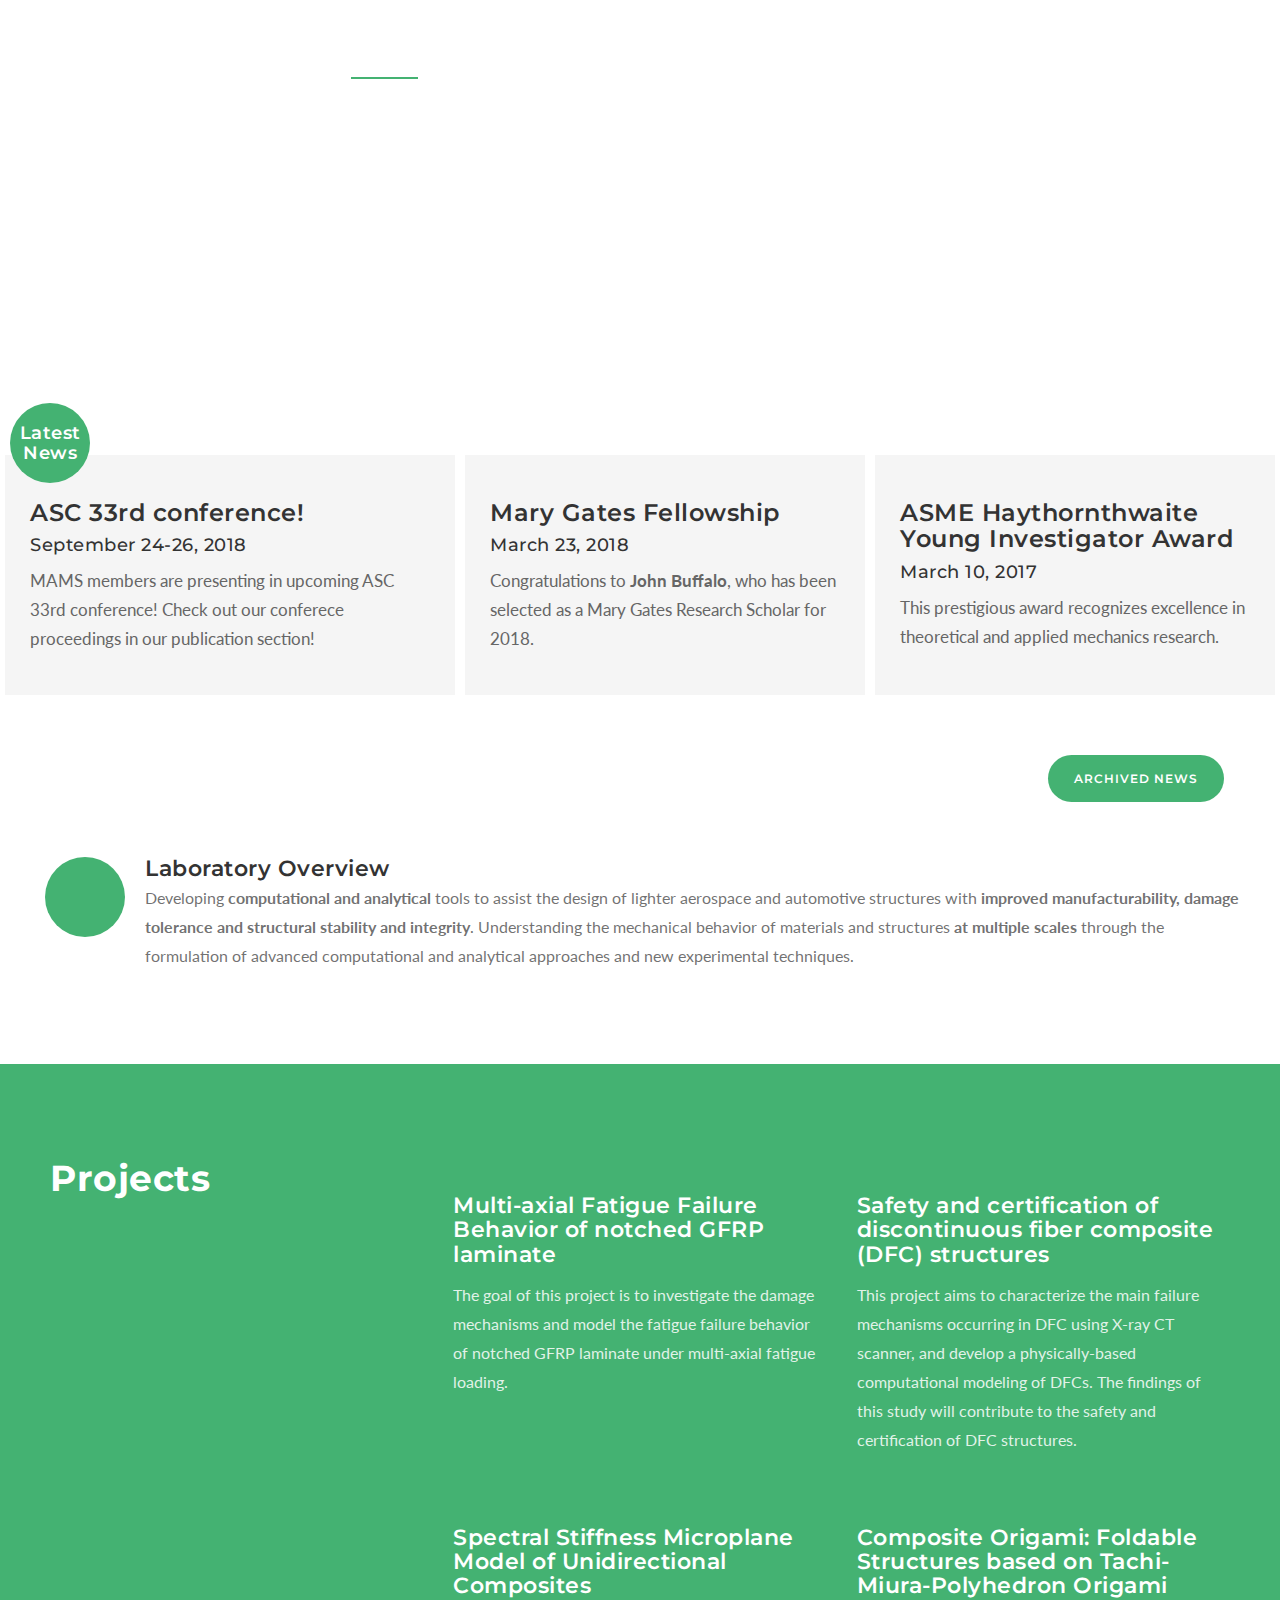
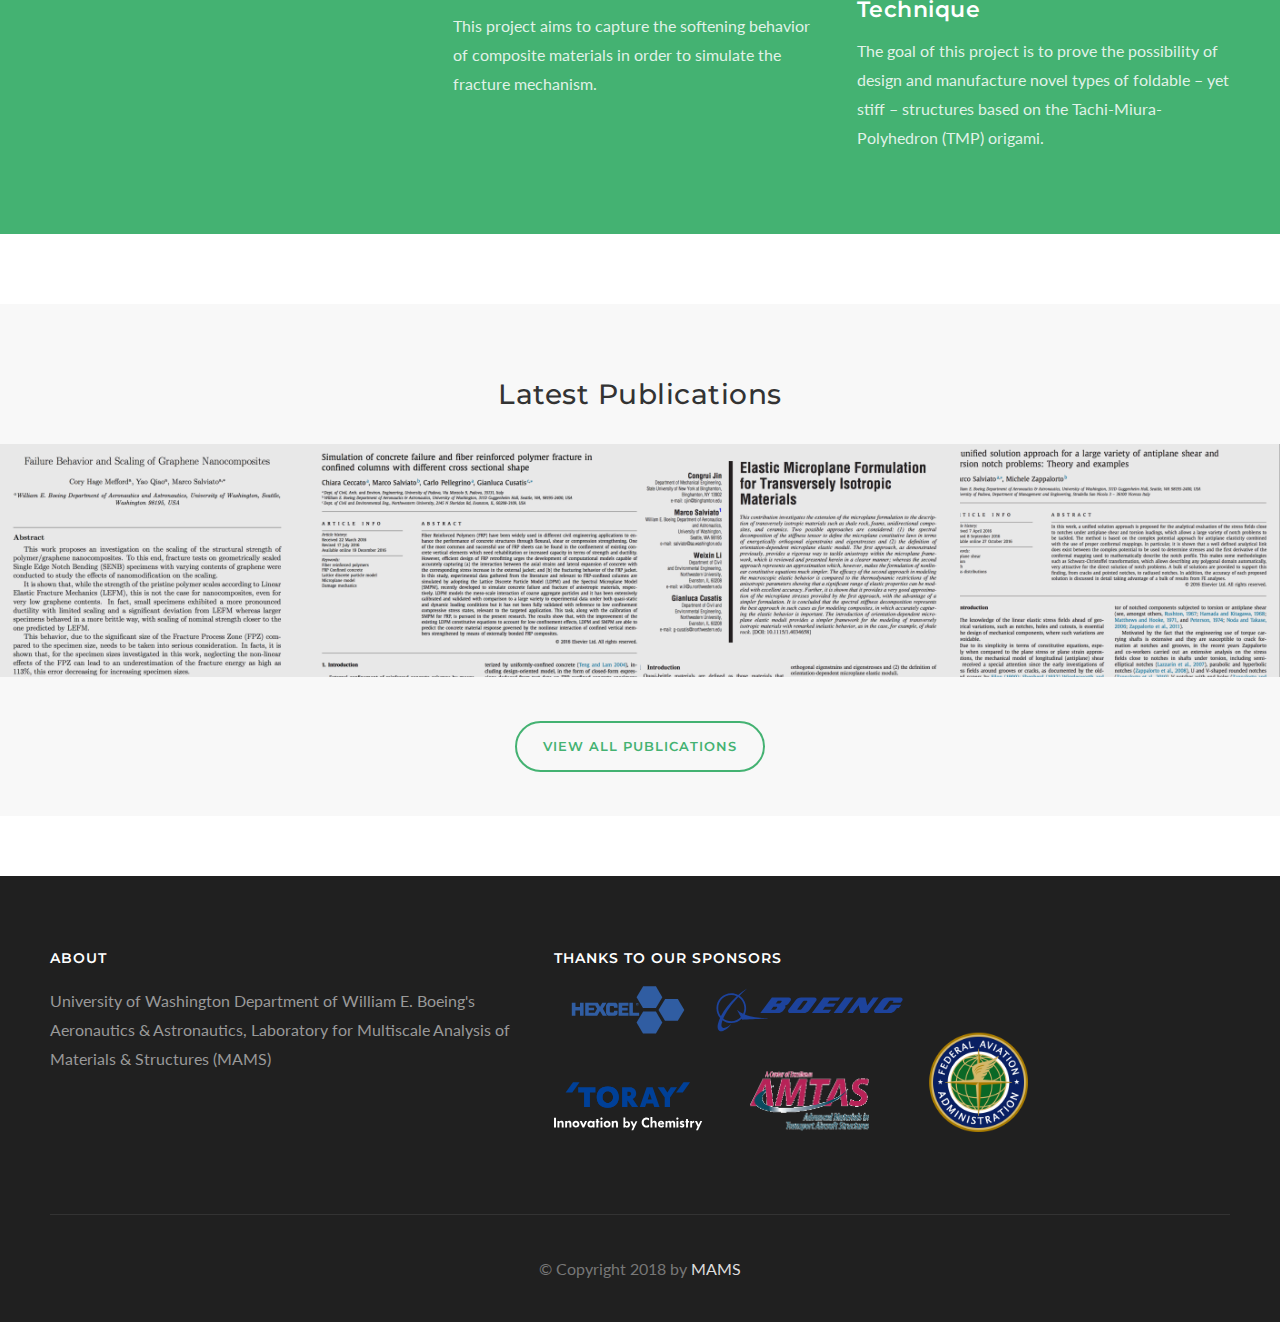
==== index.html @ ed157843 "Add files via upload" ====
<!DOCTYPE html>
<!--[if IE 9 ]><html class="ie ie9" lang="en"> <![endif]-->
<head>

<!-- Basic Page Needs
================================================== -->
<meta charset="utf-8">
<title>MAMS</title>

<!-- Mobile Specific Metas
================================================== -->
<meta name="viewport" content="width=device-width, initial-scale=1, maximum-scale=1">

<!-- CSS
================================================== -->
<link rel="stylesheet" href="css/style.css">
<link rel="stylesheet" href="css/colors/green.css" id="colors">

<!--[if lt IE 9]>
	<script src="http://html5shim.googlecode.com/svn/trunk/html5.js"></script>
<![endif]-->

<!-- Global site tag (gtag.js) - Google Analytics -->
<script async src="https://www.googletagmanager.com/gtag/js?id=UA-97721465-2"></script>
<script>
  window.dataLayer = window.dataLayer || [];
  function gtag(){dataLayer.push(arguments);}
  gtag('js', new Date());

  gtag('config', 'UA-97721465-2');
</script>
</head>

<body>


<!-- Wrapper -->
<div id="wrapper">

<!-- Header
================================================== -->

<div id="header-container" data-background="images/banner/home.png" data-color="#252628" data-color-opacity="0.0">


	<div id="main-header">
	<div class="container">

		<div class="row">
			<div class="header">

				<div class="col-md-2 col-sm-12">
					<div id="logo" class="margin-top-25">
						<a href="index.html"><img src="images/theW.svg" alt=""></a>
					</div>
				</div>

					<div class="col-md-10 col-sm-12">

					<!-- Mobile Navigation -->
					<div class="menu-responsive">
						<i class="fa fa-reorder menu-trigger"></i>
					</div>

					<!-- Main Navigation -->
					<nav id="navigation">
						<ul class="menu alt2" id="responsive">
							<li class="dropdown">
							<li><a href="index.html"class="current">Home</a></li>
              <li><a href="news.html">News</a></li>
							<li><a href="publications.html">Publications</a></li>
							<li><a href="projects.html">Projects</a></li>
							<li><a href="people.html">People</a></li>
							<li><a href="teaching.html">Teaching</a></li>
							<li><a href="gallery.html">Gallery</a></li>
							<li><a href="facilities.html">Facilities</a></li>
							<!-- if no openings:
							<li><a href="contact.html">Contact</a></li>
							-->
							<!-- if current opening: -->
							<li class="dropdown">
								<a href="contact.html">Contact</a>
								<ul>
									<li><a href="openings.html">Openings</a></li>
								</ul>
							</li>
						</li>
						</ul>
					</nav>
			</div>
			<div class="clearfix"></div>
		</div>
	</div>
</div>
</div>

<!-- Titlebar
================================================== -->
<div id="titlebar" class="">
	<div class="container">
		<div class="row">
			<div class="col-md-12">

				<h3>Multiscale Analysis of Materials &amp Structures (MAMS)</h3>

			</div>
		</div>
	</div>
</div>

</div>
<div class="clearfix"></div>


<!-- Content
================================================== -->

<!-- web stationary but mobile scrollable, 'new' news section. Should mirror top section on news.html -->
<div class="icon-box-3 rounded light">
<a href="#"><i class="ln ln-icon-"><h4>Latest News</h4></i></a></div>
<section class="card">
  <!--
  <div class="icon-box-4 rounded light">
<i class="ln ln-icon-Microscope"></i></div> -->
  <!-- news item #1 -->
    <!-- news item #1 -->
    <div class="card--content">
      <!-- Icon Box -->
      <a href="publications.html" >
            <h3>ASC 33rd conference!</h3>
			<h4>September 24-26, 2018 </h4>
            <p>MAMS members are presenting in upcoming ASC 33rd conference! 
			Check out our conferece proceedings in our publication section!</p>
      </a>
    </div>
    <!-- news item #2 -->
    <div class="card--content">
      <!-- Icon Box -->
      <a href="https://www.aa.washington.edu/news/article/2018-03-23/two-mary-gates-scholars">
        <h3>Mary Gates Fellowship</h3>
        <h4>March 23, 2018 </h4>
        <p>Congratulations to <b>John Buffalo</b>, who has been selected as a Mary Gates Research Scholar for 2018.</p>
      </a>
    </div>

    <!-- news item #3 -->
    <div class="card--content">
      <!-- Icon Box -->
      <a href="https://www.aa.washington.edu/news/article/salviatoasme" >
            <h3>ASME Haythornthwaite Young Investigator Award</h3>
            <h4>March 10, 2017 </h4>
            <p>This prestigious award recognizes excellence in theoretical and applied mechanics research.</p>
      </a>
    </div>
</section>

<div class="container">
      <a href="news.html" class="button margin-top-5 margin-bottom-5" style="float:right;">Archived News</a>

</div>



<!-- Lab Overview -->
<div class="container">
	<div class="row margin-top-30">
			<div class="icon-box-3 rounded light">
				<i class="ln ln-icon-Jet"></i>
				<h3>Laboratory Overview</h3>
				<p>Developing <b>computational and analytical</b> tools to assist the design of 
				lighter aerospace and automotive structures with <b>improved manufacturability, 
				damage tolerance and structural stability and integrity</b>. 
				Understanding the mechanical behavior of materials and structures <b>at 
				multiple scales</b> through the formulation of advanced computational and 
				analytical approaches and new experimental techniques.</p>
			</div>
	</div>
</div>

<!-- Lab Overview / End -->

<br>

<!-- Projects -->
<section class="section-background main-color-bg white-text">
	<div class="container">

		<div class="row margin-top-10">

			<!-- Text Block -->
			<div class="col-md-4">
				<h1 class="section-title margin-bottom-40"><strong>Projects</strong></h1>
			</div>

			<!-- Icons -->
			<div class="col-md-8">

				<div class="row">
					<div class="col-md-6 col-sm-6">
						<div class="icon-box-2 rounded light">
							<a href = "projects.html#multi">
							<h4>Multi-axial Fatigue Failure Behavior of notched GFRP laminate</h4>
							<p>The goal of this project is to investigate the 
							damage mechanisms and model the fatigue failure behavior of notched GFRP 
							laminate under multi-axial fatigue loading.</p>
						</div>
					</div>

					<div class="col-md-6 col-sm-6">
						<div class="icon-box-2 rounded light">
							<a href = "projects.html#safety">
							<h4>Safety and certification of discontinuous fiber composite (DFC) structures</h4>
							<p>This project aims to characterize the main failure
							mechanisms occurring in DFC using X-ray CT scanner, and develop a physically-based
							computational modeling of DFCs. The findings of this study will contribute to the safety
							and certification of DFC structures.</p>
						</div>
					</div>
					</div>

					<div class="row">
					<div class="col-md-6 col-sm-6">
						<div class="icon-box-2 rounded light">
							<a href = "projects.html#spectral">
							<h4>Spectral Stiffness Microplane Model of Unidirectional Composites </h4>
							<p> This project aims to capture the softening behavior of composite materials 
							in order to simulate the fracture mechanism.</p>
						</div>
					</div>

					<div class="col-md-6 col-sm-6">
						<div class="icon-box-2 rounded light">
							<a href = "projects.html#composite">
							<h4>Composite Origami: Foldable Structures based on Tachi-Miura-Polyhedron Origami Technique</h4>
							<p>The goal of this project is to prove the possibility of design and manufacture novel
							 types of foldable – yet stiff – structures based on the Tachi-Miura-Polyhedron (TMP) origami.</p>
						</div>
					</div>
				</div>


				</div>
			</div>

		</div>

	</div>
</section>
<!-- Projects / End -->

<!-- Publications-->
<div class="full-width projects-container margin-top-70">

	<div class="container">
		<div class="row">
			<div class="col-md-12">

				<!-- Headline -->
				<h3 class="headline centered margin-top-75 margin-bottom-35">Latest Publications</h3>

				<!-- Filters -->


			</div>
		</div>
	</div>

	<!-- individual publications -->

	<!-- each of these items will link to thier PDF's-->

	<div class="full-width projects basic-filter">
		<!-- Item -->
		<a href="publications/17_03_03_Hage_Composite_Structures.pdf" target = "_blank">
			<img src="images/pub1.png" alt="">
			<div class="overlay">
				<div class="overlay-content">
					<h4>Failure Behavior and Scaling of Graphene Nanocomposites</h4>
					<span>March 2017</span>
				</div>
			</div>
		</a>

		<!-- Item -->
		<a href="publications/Ceccato_et_al_2017.pdf" class="materials clickable">
			<img src="images/pub2.png" alt="">
			<div class="overlay">
				<div class="overlay-content">
					<h4>Simulation of Concrete Failure and Fiber Reinforced...</h4>
					<span>2017</span>
				</div>
			</div>
		</a>

		<!-- Item -->
		<a href="publications/Jin_et_al_2017.pdf" class="analysis clickable">
			<img src="images/pub3.png" alt="">
			<div class="overlay">
				<div class="overlay-content">
					<h4>Elastic Microplane Formulation for Transversely Isotropic Materials</h4>
					<span>2017</span>
				</div>
			</div>
		</a>


		<!-- Item -->
		<a href="publications/Salviato_Zappalorto_2016.pdf" class="materials clickable">
			<img src="images/pub4.png" alt="">
			<div class="overlay">
				<div class="overlay-content">
					<h4>A unified solution approach for a large variety of antiplane shear and torsion notch problems: Theory and examples</h4>
					<span>September 2016</span>
				</div>
			</div>
		</a>

	</div>

	<div class="container">
		<div class="row">
			<div class="col-md-12">
				<a href="publications.html" class="button medium border">View All Publications</a>
			</div>
		</div>
	</div>
</div>
<div class="clearfix"></div>
<!-- End Publications -->

<!-- Footer
================================================== -->
<div class="margin-top-60"></div>

<div id="footer">
	<!-- Main -->
	<div class="container">
		<div class="row">
			<div class="col-md-5 col-sm-6">
				<h4>About</h4>
				<p>University of Washington Department of William E. Boeing's Aeronautics &amp Astronautics, 
				Laboratory for Multiscale Analysis of Materials &amp Structures (MAMS)</p>
			</div>
			<div class="col-md-5 col-sm-6">
				<h4>Thanks to our sponsors</h4>
				<p><img src="images/sponsors.svg" alt=""></p>

			</div>
		</div>
		<!-- Copyright -->
		<div class="row">
			<div class="col-md-12">
				<div class="copyrights">©  Copyright 2018 by <a href="index.html">MAMS</a></div>
			</div>
		</div>

</div>




<!-- Scripts
================================================== -->
<script type="text/javascript" src="scripts/jquery-2.2.0.min.js"></script>
<script type="text/javascript" src="scripts/jquery.flexslider-min.js"></script>
<script type="text/javascript" src="scripts/owl.carousel.min.js"></script>
<script type="text/javascript" src="scripts/counterup.min.js"></script>
<script type="text/javascript" src="scripts/waypoints.min.js"></script>
<script type="text/javascript" src="scripts/jquery.themepunch.tools.min.js"></script>
<script type="text/javascript" src="scripts/jquery.themepunch.revolution.min.js"></script>
<script type="text/javascript" src="scripts/jquery.isotope.min.js"></script>
<script type="text/javascript" src="scripts/jquery.magnific-popup.min.js"></script>
<script type="text/javascript" src="scripts/jquery.sticky-kit.min.js"></script>
<script type="text/javascript" src="scripts/jquery.twentytwenty.js"></script>
<script type="text/javascript" src="scripts/jquery.event.move.js"></script>
<script type="text/javascript" src="scripts/jquery.photogrid.js"></script>
<script type="text/javascript" src="scripts/jquery.tooltips.min.js"></script>
<script type="text/javascript" src="scripts/jquery.pricefilter.js"></script>
<script type="text/javascript" src="scripts/jquery.stacktable.js"></script>
<script type="text/javascript" src="scripts/jquery.contact-form.js"></script>
<script type="text/javascript" src="scripts/jquery.jpanelmenu.js"></script>
<script type="text/javascript" src="scripts/headroom.min.js"></script>
<script type="text/javascript" src="scripts/modernizr.custom.js"></script>
<script type="text/javascript" src="scripts/puregrid.js"></script>
<script type="text/javascript" src="scripts/flexibility.js"></script>
<script type="text/javascript" src="scripts/custom.js"></script>




</div>
<!-- Wrapper / End -->

</body>
</html>
---- css/style.css ----
@charset "UTF-8";

/*
* Author: Vasterad
* URL: http://purethemes.net
*/

/* ------------------------------------------------------------------- */
/* Table of Contents
----------------------------------------------------------------------

	01. Import Section ...................... Imported variables.

	02. Layout Components ................... Generic layout elements.

		# Header
		  - Header
		  - Topbar
		  - Sticky Header
		  - Navigation
		  - Search / Cart Icon
		  - jPanel mobile menu
		  - Fullscreen Menu
		# Dynamic Load Grid
		# Projects Grid
		  - Hover Styles (1-7)
		# Counters
		# Testimonials
		# Resume Table
		# Back To Top
		# Titlebar
		# Footer
		# Owl Carousel Styles
		# Single Project Page
		# Shop
		  - Quantity
		  - Shopping Cart
		# Blog Styles
		  - Blog Post Styles
		  - Blockquote
		  - Single Post
		  - Widgets
		  - Share Buttons
		  - Post Navigation
		# Contact Form
		# Google Maps

	03. Script Styles ....................... jQuery add-ons CSS.
		# fullPage.js (fullscreen scrolling script)
		# Flexslider
		# Royal Slider
		# Owl Carousel
		# TwentyTwenty (Befor e& After Slider)
		# View JS (Gallery Script)
		# Magnific Popup
		# PhotoGrid

	04. Shortcodes .......................... Template elements.
		# Buttons
		# Icon Boxes Styles
		# Image Edge
		# Presentation Box
		# Buttons
		# Tooltips
		# List Styles
		# Table
		# Tabs
		# Pricing Tables
		# Accordion / Toggles
		# Dropcaps
		# Parallax Banner
		# Info Banners
		# Skill Bars
		# Team Members
		# Social Icons
		# Notification boxes
		# Pagination

	05. Utility Pages ....................... Special Pages.
		# 404 Error Page
		# Cooming Soon
		# Login & Register

	06. Others .............................. CSS helper classes etc.
		# Secondary Font
		# Main Font
		# Other Stuff

	07. Media Queries ....................... Mobile style sheets.

*/


/* ------------------------------------------------------------------- */
/* 01. Import Section
---------------------------------------------------------------------- */
@import url("bootstrap.css");					/* Default Reset, Typography, Forms, Responsive Grid etc. */
@import url("icons.css");						/* Webfont Icons: FontAwesome, Linear Icons, Simple Line */
@import url("revolutionslider.css");			/* Revolution Slider Style Sheets */
@import url("http://fonts.googleapis.com/css?family=Montserrat:400,700");
@import url("http://fonts.googleapis.com/css?family=Lato:400,700,300");


/* ------------------------------------------------------------------- */
/*  02. Layout Components
---------------------------------------------------------------------- */

/* ---------------------------------- */
/* Header
------------------------------------- */

/* Top Border */
body.border { border-top: 5px solid #666;}

.basic #main-header,
#main-header {
	position: absolute;
	top: 0;
	z-index: 999;
	-webkit-box-shadow: inset 0px -1px 0px 0px rgba(255,255,255,0.3);
	-moz-box-shadow: inset 0px -1px 0px 0px rgba(255,255,255,0.3);
	box-shadow: inset 0px -1px 0px 0px rgba(255,255,255,0.3);
}

body .basic #main-header,
body #main-header {
	right: 0;
	left: 0;
}

.basic #main-header {
	-webkit-box-shadow: inset 0px -1px 0px 0px #e0e0e0;
	-moz-box-shadow: inset 0px -1px 0px 0px #e0e0e0;
	box-shadow: inset 0px -1px 0px 0px #e0e0e0;
	position: relative;
}


/* Logo */
#logo {
	display: inline-block;
	margin: 25px 0;
}

.header { margin: 30px 0 28px 0; }

.basic #main-header .header,
#main-header .header { margin: 0; }


/* Logo in sticky header, reset margin-top if needed */
#main-header.cloned #logo a img {
	max-height: 50px;
	margin-bottom: 0;
	margin-top: -3px;
}


/* Full Width Style */
#main-header.full-width .container {
	width: 100%;
	padding: 0 45px;
}


/* ---------------------------------- */
/* Topbar
------------------------------------- */

/* Common Styles */
#top-bar {
	background: #f5f5f5;
	color: #888;
	padding: 0;
}

ul.top-bar-menu {
	margin: 0;
	padding: 8px 0;
}

ul.top-bar-menu li {
	font-size: 13px;
	display: inline-block;
	margin: 0 20px 0 0;
	letter-spacing: 0 !important;
}

ul.top-bar-menu li a {
	color: #888;
}

ul.top-bar-menu li i {
	color: #c0c0c0;
	margin: 0 5px 0 0;
	font-size: 15px;
	position: relative;
	top: 1px;
}


/* Styles for transparent topbar
------------------------------------- */
#top-bar.transparent {
	position: absolute;
	top: 0;
	z-index: 1001;
	width: 100%;
	background-color: rgba(255,255,255,0.1)
}

#top-bar.transparent .social-icons li a { background-color: transparent; }

#main-header.cloned { margin-top: 0px !important; }

#top-bar.transparent .social-icons li a i,
#top-bar.transparent .social-icons li a:before,
#top-bar.transparent,
#top-bar.transparent ul.top-bar-menu li a,
#top-bar.transparent ul.top-bar-menu li i,
#top-bar.transparent .top-bar-dropdown span:after {
	color: #fff;
}


/* Topbar Dropdown
------------------------------------- */
.top-bar-dropdown {
	cursor: pointer;
	display: inline-block;
}

.top-bar-dropdown .options {
	opacity: 0;
	visibility: hidden;
	position: absolute;
	margin: 20px 0 0 0;
	z-index: 1001;
	transition: opacity 0.25s ease-in-out, transform 0.25s ease-in-out;
	transform: translate3d(0,15px,0);
}

.top-bar-dropdown.active .options {
	opacity: 1;
	pointer-events: auto;
	visibility: visible;
	transform: translate3d(0,0,0);
}

.top-bar-dropdown .arrow {
	width: 0;
	height: 0;
	border-left: 6px solid transparent;
	border-right: 6px solid transparent;
	border-bottom: 6px solid #262626;
	position: absolute;
	top: -5px;
	left: 10px;
}

.top-bar-dropdown span:after {
	content: "\f0d7";
	font-family: "FontAwesome";
	font-size: 14px;
	color: #b0b0b0;
	top: 1px;
	margin-left: 5px;
	position: relative;
}

.top-bar-dropdown ul  {
	background: #262626;
	max-width: 180px;
	padding: 14px 0;
}

.top-bar-dropdown ul li  {
	width: 100%;
	display: block;
	padding: 0;
}

.top-bar-dropdown ul li a  {
	padding: 5px 22px;
	display: block;
	color: #ccc;
	z-index: 10;
	position: relative;
	transition: color 0.25s;
	line-height: 21px;
}

.top-bar-dropdown ul li a:hover  {
	color: #fff;
	z-index: 1;
	position: relative;
}


/* Social Icons styles for topbar
------------------------------------- */
#top-bar ul.social-icons {
	margin: 0;
	padding: 0;
}

#top-bar .social-icons li a {
	width: 45px;
	height: 47px;
	display: inline-block;
	background-color: #f5f5f5;
	position: relative;
	overflow: hidden;
	border-radius: 0;
	transform:scale(1);
	margin-right: 0;
}

#top-bar .social-icons li {
	border-radius: 0;
	transform:scale(1);
	-webkit-transform:scale(1);
	-webkit-filter: blur(radius);
}


#top-bar .social-icons li a i,
#top-bar .social-icons li a:before {
	transform:scale(1.1) translateY(-50%);
	left: 0;
	right: 0;
	margin: 0;
	text-align: center;
	margin-top: 55%;
}


/* Header Icon Styles */
#top-bar .social-icons { float: right; }

#top-bar .social-icons li {
	margin: 0;
	padding: 0;
	float: left;
	line-height: 0;
}

#top-bar .social-icons li a:before,
#top-bar .social-icons li a i { font-size: 14px; }
#top-bar .social-icons li .twitter:before,
#top-bar .social-icons li .twitter i:before { font-size: 12px; }



/* ---------------------------------- */
/* Sticky Header
------------------------------------- */
.headroom--pinned.cloned,
.headroom--unpinned.cloned,
.headroom--top {
	transform: translateY(0%);
    transition: all 0.25s ease-in-out;
}

#main-header.cloned {
	background-color: transparent;
	position: fixed !important;
	opacity: 0;
	visibility: hidden;
	z-index: 1001;
}

#main-header.cloned.headroom--not-top.headroom--unpinned,
#main-header.cloned.headroom--not-top.headroom--pinned {
	opacity: 1;
	visibility: visible;
	transition-delay: 0s;
    transform: translateY(0);
}

#header-container.basic #main-header.cloned {
	background-color: #fff;
	border-bottom: none;
	box-shadow: 0 0 3px 0 rgba(0, 0, 0, 0.22);
}


/* White sticky menu styles
--------------------------------------*/
/*#main-header.cloned {
	box-shadow: 0 0 3px 0 rgba(0, 0, 0, 0.22);
	-moz-box-shadow: 0 0 3px 0 rgba(0, 0, 0, 0.22);
	-webkit-box-shadow: 0 0 3px 0 rgba(0, 0, 0, 0.22);
	background-color: #fff;
}

#main-header.cloned .close-search a,
#main-header.cloned .close-search a,
#main-header.cloned .menu > li > a { color: #333; }
#main-header.cloned.headroom--pinned input { color: #888; }*/


/* Dark sticky menu styles
--------------------------------------*/
#main-header.cloned {
	background-color: #262626;
	-webkit-box-shadow: inset 0px -1px 0px 0px rgba(255,255,255,0.25);
	-moz-box-shadow: inset 0px -1px 0px 0px rgba(255,255,255,0.25);
	box-shadow: inset 0px -1px 0px 0px rgba(255,255,255,0.25);
}

#main-header.cloned .search-container { background-color: transparent !important; }

#main-header.cloned .close-search a,
#main-header.cloned .close-search a,
#main-header.cloned .menu > li > a,
#main-header.cloned.headroom--pinned input { color: #fff; }


/* do not edit - determines sticky menu height */
#main-header.cloned .menu > li > a { padding: 20px 10px !important }
#main-header.cloned #logo { margin: 20px 0 !important; }
#main-header.cloned .menu li.cart-icon,
#main-header.cloned .menu li.search { margin: 3px 5px 4px 5px !important; }
#main-header.cloned .menu li.search {  margin-left: 15px !important; }
#main-header.cloned .menu li.cart-icon a,
#main-header.cloned .menu li.search a {  padding: 0 !important; }
#main-header.cloned .search-container input {  margin-top: 5px !important; }
#main-header.cloned .close-search a,
.basic #main-header.cloned .close-search a { top: 8px; right: 30px; font-size: 30px; }



/* ---------------------------------- */
/* Navigation
------------------------------------- */
.menu {
	padding: 0;
	list-style: none;
	float: left;
	width: 100%;
	margin:0;
	z-index: 99;
}

.uppercase.menu > li > a,
body.uppercase .menu > li > a {
	text-transform: none;
	font-weight: 500;
	font-size: 15px;
}

.menu ul { padding: 0; }
.menu > li {
	float: left;
}

.menu li:hover > .mega,
.menu li.sfHover > .mega {
	display: block;
}

.menu > li > a {
	display: block;
	position: relative;
}

.menu li { list-style: none; position: relative;}

.mega ul { padding: 0; }

.menu > li > a {
	color: #fff;
	padding: 0;
	display: inline-block;
	text-transform: uppercase;
	font-weight: 600;
	font-size: 13px;
	margin-right: 5px;
	padding: 25px 10px;
	border-bottom: 2px solid transparent
}


.menu > li a.current,
.menu > li a:hover,
.menu > li.sfHover a {
	border-color: #666;
	color: #fff;
}

.menu.arrows .with-ul::after {color: rgba(255,255,255,0.7);}
.menu > li.sfHover .with-ul:after { color: #666; }

.current,
.menu > li,
.menu > li a:hover {

}

/* Subnmenu Animation */
.menu li.dropdown ul,
.menu li .mega {
	border-top: 2px solid #666;
	transition: all 0.25s;
	opacity: 0;
	display: block;
	visibility: hidden;
}

.menu li.dropdown:hover ul,
.menu li:hover .mega {
	transition: all 0.25s;
	opacity: 1;
	visibility: visible;
}


/* Other Menu Styles */
.basic #main-header #navigation,
#main-header #navigation { float: right}

.basic #main-header .menu > li > a { color: #333; }
.basic #main-header .menu.arrows .with-ul::after { color: #a0a0a0 ;}


/* Search Container Styles */
#main-header .search-container,
#main-header .search-container input,
.basic #main-header .search-container,
.basic #main-header .search-container input {
	background-color: transparent !important;
	color: #fff;
	border: none;
	position: absolute;
}

.basic #main-header .search-container,
.basic #main-header .search-container input {
	color: inherit;
}

.basic #main-header .search-container,
#main-header .search-container {
	left: 0;
	background-color: rgba(255,255,255,0.1) !important;
}

.basic #main-header.search-container input,
#main-header .search-container input {
	margin-top: 14px !important;
	box-shadow: none;
	-webkit-box-shadow: none;
}

.basic #main-header .close-search a,
#main-header .close-search a {
	background-color: transparent;
	color: #fff;
	right: 40px;
	top: 13px;
	font-size: 32px;
	position: absolute;
}

.basic #main-header .close-search a { color: #333; }

#main-header .search-container::after { display: none; }


/* Mega Menu */
.mega {
	position: absolute;
	display: none;
	top: 100%;
	left: 0;
	padding: 23px 0px 27px 1px;
	box-sizing: border-box;
	font-size: 14px;
	margin-top: -2px;
	background-color: #262626;
	border-top: 2px solid #666;
	width: 200px;
	z-index: 99;
	-webkit-transform: translateX(-42%);
	transform: translateX(-42%);
}

.mega.two-cols { width: 429px;}
.mega.three-cols { width: 643px;}
.mega.four-cols { width: 857px;}

.mega:before,
.mega:after {
	content:"";
	position: absolute;
	right: 0;
	top: 0;
	display: inline-block;
	height: 100%;
	width: 1px;
	background-color: #262626;
}

.mega:before { left: 0; }

body .mega a {
	color: #bbb;
	padding: 8px 22px 8px 34px;
	display: block;
	margin-left: 0;
	line-height: 22px;
	-wekkit-transition: all 0.2s ease-in-out;
	transition: all 0.2s ease-in-out;
}

.mega a i {
	font-size: 14px;
	position: relative;
	top: 1px;
	padding-right: 7px;
}

body .mega a:hover {
	color: #fff;
	background-color: #666;
}

.mega-section {
	display: inline-block;
	float: left;
	width: 214px;
	padding: 0;
	border-right: 1px solid #393939;
	-webkit-box-shadow: -1px 0px 0px 0px rgba(57,57,57,1);
	-moz-box-shadow: -1px 0px 0px 0px rgba(57,57,57,1);
	box-shadow: -1px 0px 0px 0px rgba(57,57,57,1);
}

.menu .mega-section:last-child { border: 0; }

body .mega-headline {
	color: #fff;
	font-weight: 600;
	display: block;
	padding: 6px 22px 8px 34px;
	text-transform: uppercase;
	letter-spacing: 1px;
	font-size: 13px;
	line-height: 20px;
}

.mega-content { display: flex; }
.mega-content div {  flex: 1; }


/* Basic Dropdown */
.dropdown ul {
	position: absolute;
	display: none;
	top: 100%;
	left: 0;
	z-index: 999;
	margin-top: -2px;
	background-color: #262626;
	border-top: 2px solid #666;
}

.dropdown ul li {
	position: relative;
	z-index: 999;
}

.dropdown ul ul {
	left: 201px;
	top: 0;
}

li.dropdown ul li a {
	display: block;
	min-width: 200px;
	color: #bbb;
	font-size: 14px;
	line-height: 22px;
	padding: 9px 22px;
	-webkit-transition: all 0.15s ease-in-out;
	transition: all 0.15s ease-in-out;
	position: relative;}

li.dropdown ul li a:hover {
	color: #fff;
	background-color: #666;
}

.hover-border {
    position: absolute;
    bottom: 0;
    height: 5px;
	width: 100%;
    background: #666;
    opacity: 0;
}

.dropdown ul .hover-border {
	opacity: 0;
	transition: opacity 0.15s ease-in-out;
	-webkit-transition: opacity 0.15s ease-in-out;
}

.dropdown ul:hover .hover-border {opacity: 1;}


/* ---------------------------------- */
/* Search / Cart Icon
------------------------------------- */
.menu li.cart-icon a,
.menu  li.search a {
	padding: 9px 10px;
	padding-right: 0px;
	top: 14px;
	right: 0;
	margin: 0;
	font-size: 20px;
	border: none;
	outline: none;
	color: #444;
}

.menu li.cart-icon { right: 55px; }
.menu li.cart-icon a { top: 15px; }

.cart-counter {
	position: absolute;
	top: -2px;
	right: -12px;
	color: #fff;
	width: 24px;
	height: 24px;
	background-color: #666;
	border-radius: 50%;
	font-size: 11px;
	line-height: 20px;
	text-align: center;
	color: #fff;
	font-weight: 500;
	border: 2px solid #fff;
	letter-spacing: -0.5px;
}


.menu li.cart-icon {
	left: 0;
    position: relative;
}

.menu li.search {margin: 0 5px 0 20px;}

.menu li.cart-icon a,
.menu li.search a { top: 18px; }

.menu li.cart-icon a, .menu li.search a {color: #fff;}
.menu .cart-counter { border-color: transparent; width: 22px; height: 22px; line-height: 18px;}

.menu li.cart-icon a,
.close-search a,
.menu li.search a {
	-webkit-transition: all 0.15s ease-in-out;
	-moz-transition: all 0.15s ease-in-out;
	-o-transition: all 0.15s ease-in-out;
	-ms-transition: all 0.15s ease-in-out;
	transition: all 0.15s ease-in-out;
}

.search-container {
	z-index: 1000;
  	background: #fff;
  	position: absolute;
  	height: 100%;
  	width: 100%;
	display: none;
	border-top: 1px solid #e0e0e0;
}

.search-container:after {
	position: absolute;
	content: "";
	width: 30px;
	height: 100%;
	right: 0;
	background-color: #fff;
	top: -1px;
}

body .search-container input {
	width: 100%;
	border: none ;
	float: left;
	padding: 12px 0;
	margin: 10px 0 0 0;
	font-size: 20px;
	position: relative;
  	background: #fff;
  	color: #808080;
	-webkit-transition: color 200ms ease-in-out;
	-moz-transition: color 200ms ease-in-out;
	-o-transition: color 200ms ease-in-out;
	-ms-transition: color 200ms ease-in-out;
	transition: color 200ms ease-in-out;
	-webkit-box-sizing: border-box;
	-moz-box-sizing: border-box;
	box-sizing: border-box;
	letter-spacing: 0;
	font-weight: 500;  	text-align: center;
}

.search-container input:focus {
	border: 0;
  	background: #fff;
	color: #666;
	-webkit-transition: color 200ms ease-in-out;
	-moz-transition: color 200ms ease-in-out;
	-o-transition: color 200ms ease-in-out;
	-ms-transition: color 200ms ease-in-out;
	transition: color 200ms ease-in-out;
}

.close-search a {
	font-size: 18px;
	position: absolute;
	color: #333;
	padding: 10px;
	padding-right: 0;
	top: 16px;
	right: 32px;
	float: right;
	margin: 0;
	background-color: #fff;
	outline: none;
}

.menu li.cart-icon a:hover,
.menu  li.search a:hover,
.close-search a:hover {
	color: #666;
}


/* ---------------------------------- */
/*  Menu Alternative #1
------------------------------------- */
body .menu.alt > li > a {
	color: #fff;
	letter-spacing: 1px;
	margin-right: 5px;
	border-bottom: 3px solid transparent;
	padding: 6px 0 16px 0;
}

.menu.alt > li {
	margin: 22px 12px 10px 12px;
}

.menu li.cart-icon a:before,
.menu  li.search a:before {
	display: none;
}

.menu.alt li.cart-icon,
.menu.alt  li.search {
	margin: 9px 4px;
}

.menu.alt li.search {
	margin-left: 15px;
	margin-right: 5px;
}

.menu.alt li.cart-icon a,
.menu.alt  li.search a {
	padding: 0
}

.menu.alt li.cart-icon span { top: -10px; }

.menu.alt > li a.current,
.menu.alt > li a:hover,
.menu.alt > li.sfHover a {
	color: #fff;
}

/* Hover line */
.menu.alt > li > a:before {
	height: 2px;
	width: 0;
	position: absolute;
	margin:0 auto;
	margin-bottom: -14px;
	bottom: 50%;
	left: 0;
	right: 0;
	content: "";
	background-color: #666;
	transition:all 0.15s ease-in-out;
}

.menu.alt li > a.current:before,
.menu.alt li:hover > a:before {
	width: 100%;
}

.menu.alt.arrows .with-ul::after { display: none; }

.menu.alt .mega,
.menu.alt .dropdown ul {
	border: none;
}

/* Submenu Flying Animation */
.menu.alt li.dropdown ul,
.menu.alt li .mega {
	border: none;
	transform: translate(-45%, 12px);
	transition: all 0.15s;
}

.menu.alt li.dropdown:hover ul,
.menu.alt li:hover .mega {
	transition-delay: 0.1s;
	transition: all 0.3s;
	transform: translate(-45%,2px);
}

.menu.alt li.dropdown ul {	transform: translate(-22px, 12px); }
.menu.alt li.dropdown:hover ul {	transform: translate(-22px,2px); }


/* ---------------------------------- */
/*  Menu Alternative #2
------------------------------------- */
.menu.alt2 > li > a {
	color: #fff;
	display: inline-block;
	text-transform: uppercase;
	letter-spacing: 1px;
	border-bottom: none;
	margin-right: 5px;
	padding: 26px 10px;
}

.menu li.cart-icon a:before,
.menu  li.search a:before {
	display: none;
}

.menu.alt2 li.cart-icon,
.menu.alt2  li.search {
	margin: 9px 4px;
}

.menu.alt2 li.search {
	margin-left: 15px;
	margin-right: 5px;
}

.menu.alt2 li.cart-icon a,
.menu.alt2  li.search a {
	padding: 0
}

.menu.alt2 li.cart-icon span { top: -10px; }

.menu.alt2 li.dropdown ul,
.menu.alt2 li .mega {
	border-top: none;
	color: #fff;
}

/* Hover line */
.menu.alt2 li a:before {
	height: 2px;
	width: 0;
	position: absolute;
	margin:0 auto;
	bottom: 0;
	left: 0;
	right: 0;
	content: "";
	background-color: #666;
	transition: all 0.2s ease-in-out;
}

.menu.alt2 li:hover ul:before,
.menu.alt2 li a.current:before,
.menu.alt2 li:hover > a:before {
	width: 100%;

}

.menu.alt2 li li a:before,
.menu.alt2.arrows .with-ul::after { display: none; }


/* Submenu Flying Animation */
.menu.alt2 li.dropdown ul,
.menu.alt2 li .mega {
	transform: translate(-42%, 18px);
	transition: all 0.15s;
}

.menu.alt2 li.dropdown:hover ul,
.menu.alt2 li:hover .mega {
	transition-delay: 0.1s;
	transition: all 0.3s;
	transform: translate(-42%,2px);
}

.menu.alt2 li.dropdown ul {	transform: translate(0, 18px); }
.menu.alt2 li.dropdown:hover ul {	transform: translate(0,2px); }



/* ---------------------------------- */
/* Fullscreen Navigation
------------------------------------- */

/* Common Styles */
.fullscreen-nav {
	position: relative;
	display: block;
}

.fullscreen-nav.no-border { box-shadow: none !important; }
.cloned .fullscreen-nav-container { display: none; }

.fullscreen-nav-container {
	position: fixed;
	height: 100%;
	width: 100%;
	background-color: rgba(34, 34, 34, 0.97);
	display: inline-block;
	left: 0;
	top: 0;
	visibility: hidden;
	z-index: 99999;
	opacity: 0;
	transition: all 0.4s;
}

.nav-active .fullscreen-nav-container {
	display: block;
	visibility: visible;
	opacity: 1;
}

.nav-active .fullscreen-nav-container ul {
	transform: translate3d(0,-50%,0);
	opacity: 1;
}

#main-header.fullscreen-nav #logo {
	position: relative;
	z-index: 999999;
}

.fsnav #main-header.cloned {
	background: transparent;
	box-shadow: none;
	transition: background 0.4s box-shadow 0.4s;
}

#main-header.cloned {
	transition: background 0.4s box-shadow 0.4s;
}


/* Navigation list styles */
.fullscreen-nav-container ul {
	text-align: center;
	list-style: none;
	font-weight: 600;
	top: 50%;
	position: relative;
	transform: translate3d(0,-70%,0);
	opacity: 0;
	transition: all 0.4s;
	-webkit-backface-visibility: hidden;
	padding-left: 0;
	letter-spacing: 0 !important;
}

body.fsnav .fullscreen-nav-container ul ul {
	top: 0%;
	position: relative;
	transform: translate3d(0,0,0);
	padding: 0;
}

.fullscreen-nav-container ul ul li {
	padding: 8px;
	line-height: 30px;
	font-size: 26px;
}

.fullscreen-nav-container ul ul li:first-child { margin-top: 15px; }

.fullscreen-nav-container ul li {
	padding: 26px 0;
	line-height: 42px;
	font-size: 62px;
}

.fullscreen-nav-container ul li a {
	color: #fff;
	opacity: 0.7;
	transition: 0.3s;
}

.fullscreen-nav-container ul li a:hover {
	opacity: 1;
	text-shadow: 0px 0px 40px rgba(255, 255, 255, 0.3);
}


/* Trigger Styles */
.fullscreen-nav-trigger {
	display: inline-block;
	cursor: pointer;
	transition-property: opacity, -webkit-filter;
	transition-property: opacity, filter;
	transition-property: opacity, filter, -webkit-filter;
	transition-duration: 0.15s;
	transition-timing-function: linear;
	font: inherit;
	color: inherit;
	text-transform: none;
	background-color: transparent;
	border: 0;
	margin: 0;
	overflow: visible;
	position: absolute;
	right: 15px;
	z-index: 999999;
	transform: translateY(calc(-51% + 3px));
	-ms-transform: translateY(-50%);
}

#main-header.cloned .fullscreen-nav-trigger { transform: translateY(calc(-51% - 2px)); -ms-transform: translateY(-50%); }

.fullscreen-nav-trigger-box {
  width: 40px;
  height: 24px;
  display: inline-block;
  position: relative;
}

.fullscreen-nav-trigger-inner {
  display: block;
  top: 50%;
  margin-top: -2px; }

.basic .fullscreen-nav-trigger-inner, .basic .fullscreen-nav-trigger-inner::before, .basic .fullscreen-nav-trigger-inner::after { background-color: #333; }
.fsnav .basic .fullscreen-nav-trigger-inner,.fsnav  .basic .fullscreen-nav-trigger-inner::before, .fsnav .basic  .fullscreen-nav-trigger-inner::after { background-color: #fff; }

.fsnav #header-container.basic #main-header.cloned { background-color: transparent; }
body.fsnav #logo img { opacity: 0; transition: opacity 0.4s; }
.fsnav #backtotop { opacity: 0; }

.fullscreen-nav-trigger-inner,
.fullscreen-nav-trigger-inner::before,
.fullscreen-nav-trigger-inner::after {
	width: 36px;
	height: 4px;
	background-color: #fff;
	border-radius: 4px;
	position: absolute;
	transition-property: transform;
	transition-duration: 0.15s;
	transition-timing-function: ease;
}

.fullscreen-nav-trigger-inner::before,
.fullscreen-nav-trigger-inner::after {
	content: "";
	display: block;
}

.fullscreen-nav-trigger-inner::before { top: -10px; }
.fullscreen-nav-trigger-inner::after { bottom: -10px; }

.fullscreen-nav-trigger-inner { top: 2px; }

.fullscreen-nav-trigger-inner::before {
	top: 10px;
	transition-property: opacity, -webkit-transform;
	transition-property: transform, opacity;
	transition-property: transform, opacity, -webkit-transform;
	transition-timing-function: ease;
	transition-duration: 0.2s;
}

.fullscreen-nav-trigger-inner::after { top: 20px; }

body.fsnav .fullscreen-nav-trigger .fullscreen-nav-trigger-inner {
	-webkit-transform: translate3d(0, 10px, 0) rotate(45deg);
	transform: translate3d(0, 10px, 0) rotate(45deg);
}

body.fsnav .fullscreen-nav-trigger .fullscreen-nav-trigger-inner::before {
	-webkit-transform: rotate(-45deg) translate3d(-5.71429px, -6px, 0);
	transform: rotate(-45deg) translate3d(-5.71429px, -6px, 0);
	opacity: 0;
}
body.fsnav .fullscreen-nav-trigger .fullscreen-nav-trigger-inner::after {
	-webkit-transform: translate3d(0, -20px, 0) rotate(-90deg);
	transform: translate3d(0, -20px, 0) rotate(-90deg);
}



/* ---------------------------------- */
/* jPanel mobile menu
------------------------------------- */
.menu-responsive,
#jPanelMenu-menu { display: none; }

@media only screen and (max-width: 991px) {

	.menu {max-height: none;}
	#responsive { display: none; }
	#jPanelMenu-menu,
	.menu-responsive  { display: block }

	.menu-responsive {
		color: #fff;
		display: block;
		font-weight: 600;
		float: center;
		background-color: #666;
		position: relative;
		width: 100%;
		margin: 0 0 -10px;
		-webkit-transition: all 0.2s ease-in-out;
		-moz-transition: all 0.2s ease-in-out;
		-o-transition: all 0.2s ease-in-out;
		-ms-transition: all 0.2s ease-in-out;
		transition: all 0.2s ease-in-out;
		border-radius: 4px;
		background: rgba(255, 255, 255, 0.0);
		}

	#main-header {
		-webkit-box-shadow: none;
		box-shadow: none;
	}

	.basic .menu-responsive { margin-bottom: 35px; }

	.menu-responsive i {
		padding: 0px;
		margin: 0;
		font-size: 18px;
		font-weight: 500;
		cursor: pointer;
		width: 100%;
	}

	.menu-responsive i.menu-trigger { width: 100%; }

	body .menu-responsive i.menu-trigger:after {
		text-transform: uppercase;
		font-weight: 600;
		font-size: 14px;
		top: -1px;
		position: relative;
		left: 10px;
	}

	.menu-responsive i.search-trigger {
		position: absolute;
		right: 0;
		background: rgba(255,255,255,.15);
		width: 57px;
		z-index: 999;
		top: 0;
	}

	.responsive-search { display: none; }

	.responsive-search input{
		margin-bottom: 0;
		border: none;
		background-color: rgba(255,255,255,0.15);
		color: #fff;
		padding: 15px 22px;
	}

	.responsive-search input:focus { border: none; color: #fff; }

}

.fa.fa-search.active:before { content:"\f00d"; }
body[data-menu-position="open"] .menu-responsive i.fa.fa-reorder:before { content:"\f00d"; }
body[data-menu-position="closed"] .menu-responsive i.fa.fa-reorder:before { content:"\f0c9"; }

#jPanelMenu-menu a.current:after,
#jPanelMenu-menu .with-ul:after { display: none; }

body #jPanelMenu-menu li a {
	display:block;
	padding: 12px 20px;
	background-color: #262626;
	color: #eaeaea;
	font-weight: 500;
	-webkit-transition: all 0.1s ease-in-out;
	-moz-transition: all 0.1s ease-in-out;
	-o-transition: all 0.1s ease-in-out;
	-ms-transition: all 0.1s ease-in-out;
	transition: all 0.1s ease-in-out;
	font-weight: 600;
	outline: none;
	text-transform: none;
	text-shadow: none;
}

body #jPanelMenu-menu li li a {
	background-color: #363636;
	padding-left: 30px;
	text-transform: none;
	font-weight: 500;
}


#jPanelMenu-menu li.cart-icon,
#jPanelMenu-menu li.search,
#jPanelMenu-menu .cart-counter,
#jPanelMenu-menu .hidden-on-mobile,
#jPanelMenu-menu .mega-headline { display: none; }

#jPanelMenu-menu,
#jPanelMenu-menu ul { list-style: none; padding-left: 0;}

#jPanelMenu-menu ul li a i { padding-right: 7px; }

#jPanelMenu-menu .mega-content {
    display: inline-block;
}

#jPanelMenu-menu .mega-section {
	display: inline-block;
	float: none;
	width: 100%;
	border-right: none;
	-webkit-box-shadow:none;
	-moz-box-shadow: none;
	box-shadow: none;
}

/* Full Width Button */
body a.see-all::after { display: none; }

.full-width.projects a.see-all {
	text-align: left;
}

.full-width.projects a.see-all h3 {
	margin: 0;
}

.full-width.projects a.see-all h3:before {
	content: "\f177";
	font-family: "FontAwesome";
	font-size: 17px;
	top: -1px;
	position: relative;
	margin-right: 10px;
	-webkit-transition: margin 0.2s;
	transition: margin 0.2s;
}


.full-width.projects a.see-all:hover h3:before {
	margin-right: 16px;
	margin-left: -6px;
}


/* ------- Horizontal Scrolling bar ------- */

.card {
  background-color: #fff;
  min-width: 100%;
  min-height: 100px;
	overflow-x: auto;
	display: flex;
	padding-bottom: 50px;
}

.card--content {
  background-color: #f5f5f5;
  min-width: 400px;
  margin: 5px;
	padding: 25px;
	text-align: left;
}

.card--content h3 {
	font-weight: 600;
	color: #black;
}

.card--content p {
	color: #666666;
	font-size: 17px;
	font-weight: 400;
}
/* cardy is for archived news on news.html */

.cardy--content {
  background-color: #f5f5f5;
  min-width: 400px;
	max-width: 600px;
  margin: 5px;
	padding: 25px;
	text-align: left;
	display: -webkit-flex; /* Safari */
	-webkit-flex-wrap: wrap; /* Safari 6.1+ */
	display: flex;
	flex-wrap: wrap;
}
.cardy--content h3 {
	font-weight: 600;
	color: #black;
}
.cardy--content p {
	color: #666666;
	font-size: 17px;
	font-weight: 400;
}
.card::-webkit-scrollbar {
  display: none;
}


/* ---------------------------------- */
/* Dynamic Load Grid
------------------------------------- */

.og-grid {
	list-style: none;
	padding: 0;
	margin: 0 auto;
	text-align: left;
	width: 100%;
	margin-left: 0;
}

.og-grid > li.unclickable a { cursor: default; }

.og-grid li a img {
	-webkit-backface-visibility: hidden;
	-moz-backface-visibility: hidden;
	-ms-backface-visibility: hidden;
	backface-visibility: hidden;
}

.og-grid > li {
	display: inline-block;
	vertical-align: top;
	height: auto;
}

/* Hover Effects */
.dynamic-portfolio-holder {
	overflow: hidden;
	position: relative;
}

.loading-icon {
	position: absolute;
	right: 0;
	left:0;
	margin: 0 auto;
	top: 50%;
	transform: translateY(-50%);
	color:#fff;
	font-size: 16px;
	width: 48px;
	height: 48px;
	background-color: #666;
	border-radius: 0;
	opacity: 0;
	visibility: hidden;
	z-index: 999;
	border-radius: 50%;
}

.style-2 .loading-icon,
.style-4 .loading-icon { top:37%; }

.loading-icon.loading { visibility: visible; opacity: 1;}

.loading-icon:before {
	height: 19px;
	width: 19px;
	top: 12px;
	left: 18px;
	content: "";
	font-family: "FontAwesome";
	position: relative;
}

.loading-icon.loading:before {
	content:"";
	height: 16px;
	width: 16px;
	top: 16px;
	left: 16px;
	background: url(../images/loading.png) no-repeat;
	display: block;
 	-webkit-animation: spin 2s infinite linear;
 	-ms-animation: spin 2s infinite linear;
 	-o-animation: spin 2s infinite linear;
}


/* Filtered Element Style */
.og-grid > li {
	-webkit-transition: opacity 0.3s ease-in-out;
	-moz-transition: opacity 0.3s ease-in-out;
	-o-transition: opacity 0.3s ease-in-out;
	-ms-transition: opacity 0.3s ease-in-out;
	transition: opacity 0.3s ease-in-out;
}

.og-expander {
	position: absolute;
	background: #fff;
	top: auto;
	margin-top: 2%;
	margin-bottom: 4px;
	text-align: left;
	opacity: 0;
	left: 0;
	overflow: hidden;
	border: 1px solid #e0e0e0;
	box-shadow: 0px 0px 12px 0px rgba(0,0,0,0.05);
	border-radius: 3px;
}

.og-expander-inner {
	padding: 0;
	height: 100%;
}

/* Expander Content*/
.og-content {
	font-size: 16px;
	padding: 55px;
	padding-left: 25px;
}

body .og-content h3 {
	font-weight: 600;
	font-size: 24px;
	margin: 0;
	line-height: 34px;
}

.og-content span.subtitle {
	font-size: 18px;
	font-weight: 300;
	color: #888;
}

.og-content p {
	margin-top: 20px;
}


/* Details */
.og-details {
	width: auto;
	overflow: hidden;
	position: relative;
	padding: 0 50px;
	margin: 45px 0;
}

.og-details h3 {
	font-weight: 600;
	font-size: 24px;
	padding: 0;
	margin-bottom: 14px;
	margin-top: 0;
	color: #606060;
}

.og-details p {
	font-weight: 500;
	font-size: 14px;
	line-height: 22px;
	color: #909090;
	margin-bottom: 12px;
}

/* Image Gallery */
.gridslider {
	float: left;
	display: inline-block;
	position: relative;
	width: 500px;
	overflow: hidden;
}

.gridslider img {
	height: 100%;
	max-width: inherit;
	width: auto;
}

/* Columns Grid */
.gridslider { width: 500px; }
.og-expander { width: 100%; }

.gutter.og-grid  {
	font-size: 0;
	margin-left: 0%;
	width: 102%
}

.gutter.og-grid > li {
	margin-bottom: 2%;
	padding-right: 2%;
}

.og-grid > li { width: 33.3%;}


/* Portfolio Item Desc  */
.item-description {
	padding: 20px 20px 30px 20px;
	text-align: center;
	background-color: #f6f6f6;
}

.item-description h5 {
	font-size: 16px;
	font-weight: 500;
	line-height: 16px;
	color: #707070;
	margin: 0;
}

.item-description span {
	color: #aaa;
	font-size: 12px;
	font-weight: 700;
	line-height: 12px;
	margin: 0;
	text-transform: uppercase;
}

.portfolio-holder {
	position: relative;
	overflow: hidden;
	width: 100%;
	box-sizing:border-box;
	-moz-box-sizing:border-box;
	-webkit-box-sizing:border-box
}

.portfolio-holder img {
	width: 100%;
	position: relative;
	-webkit-backface-visibility: hidden;
	-moz-backface-visibility: hidden;
	-ms-backface-visibility: hidden;
	backface-visibility: hidden;
}


/* ---------------------------------- */
/* Projects Grid
------------------------------------- */
.full-width.projects-container {
	background-color: #f8f8f8;
	display: inline-block;
	width: 100%;
	text-align: center;
	margin-top: 30px;
	float: left;
}

.full-width.all-projects.projects-container {
	text-align: left;
	margin-top: -10px;
}

.full-width.all-projects.projects-container #filters .option-set {
	width: 100%;
	border-top: 1px solid #e0e0e0;
	margin: 0 0 40px 0;
	padding-top: 35px;
	text-align: left;
}

.projects { text-align: center; }
.projects a.button:after { display: none; }
.projects a.button i { margin-right: 3px; }
.projects.latest a.button i { margin: 0px 0 0 3px; }
.projects a.button { margin-top: 10px; }

.full-width.projects-container .headline { margin: 58px 0 32px 0; }
.full-width.projects-container a.button.border.medium { margin: 44px 0; }

.projects a img,
.projects a:after,
.projects a.unclickable:before,
.option-set li a {
	-webkit-transition: all 0.2s ease-in-out;
	-moz-transition: all 0.2s ease-in-out;
	-o-transition: all 0.2s ease-in-out;
	-ms-transition: all 0.2s ease-in-out;
	transition: all 0.2s ease-in-out;
}

.projects a img { display: inline-block; float: left; }

.vanilla-content { padding: 0 60px;}
.isotope-wrapper.photo-gallery.fw { background: #222; }



/*Isopte Grid */
.isotope-sizer,
.isotope-item { width: 33.33%; }

.fw .isotope-sizer,
.fw .isotope-item { width: 25%; }

.fw .isotope-sizer { display: inline-block; }


/* 2 columns wide */
.item--width2 { width: 66.66%; }
.item--width3 { width: 50%; }
.fw .item--width2 { width: 33.33%; }
.fw .item--width3 { width: 50%; }


/* Isotope Gutter */
.gutter.isotope-wrapper .isotope-item { padding: 0 0 2% 2%; }
.gutter.isotope-wrapper { margin-left: -2%; }

.gutter-thin.isotope-wrapper .isotope-item { padding: 0 0 1% 1%; }
.gutter-thin.isotope-wrapper { margin-left: -1%; }

.gutter.fw .isotope-item { padding: 1% 1% 0 0;}
.gutter.fw.isotope-wrapper { margin-left: 1%;}


.gutter-blog.fw .isotope-item { padding: 30px 30px 0 0;}
.gutter-blog.fw.isotope-wrapper { margin-left: 30px;}


/* Static Gutter */
.gutter-10px.isotope-wrapper .isotope-item { padding: 0 0 10px 10px; }
.gutter-10px.isotope-wrapper { margin-left: -10px; }
.gutter-10px.fw.isotope-wrapper .isotope-item { padding: 10px 10px 0 0; }
.gutter-10px.fw.isotope-wrapper { margin-left: 10px; }

.gutter-15px.isotope-wrapper .isotope-item { padding: 0 0 15px 15px; }
.gutter-15px.isotope-wrapper { margin-left: -15px; }
.gutter-15px.fw.isotope-wrapper .isotope-item { padding: 15px 15px 0 0; }
.gutter-15px.fw.isotope-wrapper { margin-left: 15px; }

.gutter-20px.isotope-wrapper .isotope-item { padding: 0 0 20px 20px; }
.gutter-20px.isotope-wrapper { margin-left: -20px; }
.gutter-20px.fw.isotope-wrapper .isotope-item { padding: 20px 20px 0 0; }
.gutter-20px.fw.isotope-wrapper { margin-left: 20px; }

.gutter-25px.isotope-wrapper .isotope-item { padding: 0 0 25px 25px; }
.gutter-25px.isotope-wrapper { margin-left: -25px; }
.gutter-25px.fw.isotope-wrapper .isotope-item { padding: 25px 25px 0 0; }
.gutter-25px.fw.isotope-wrapper { margin-left: 25px; }

.gutter-30px.isotope-wrapper .isotope-item { padding: 0 0 30px 30px; }
.gutter-30px.isotope-wrapper { margin-left: -30px; }
.gutter-30px.fw.isotope-wrapper .isotope-item { padding: 30px 30px 0 0; }
.gutter-30px.fw.isotope-wrapper { margin-left: 30px; }

.gutter-35px.isotope-wrapper .isotope-item { padding: 0 0 35px 35px; }
.gutter-35px.isotope-wrapper { margin-left: -35px; }
.gutter-35px.fw.isotope-wrapper .isotope-item { padding: 35px 350px 0 0; }
.gutter-35px.fw.isotope-wrapper { margin-left: 35px; }

.gutter-40px.isotope-wrapper .isotope-item { padding: 0 0 40px 40px; }
.gutter-40px.isotope-wrapper { margin-left: -40px; }
.gutter-40px.fw.isotope-wrapper .isotope-item { padding: 40px 40px 0 0; }
.gutter-40px.fw.isotope-wrapper { margin-left: 40px; }


/* Isotope Grid Size */
.isotope-one-cols .isotope-sizer,
.isotope-one-cols .isotope-item { width: 100%; }

.isotope-two-cols .isotope-sizer,
.isotope-two-cols .isotope-item { width: 50%; }

.isotope-three-cols .isotope-sizer,
.isotope-three-cols .isotope-item { width: 33.33%; }

.isotope-four-cols .isotope-sizer,
.isotope-four-cols .isotope-item { width: 25%; }

.isotope-five-cols .isotope-sizer,
.isotope-five-cols .isotope-item { width: 20%; }

.isotope-six-cols .isotope-sizer,
.isotope-six-cols .isotope-item { width: 16.66%; }


.full-width.projects a {
	width: 25%;
	display: inline-block;
	box-sizing: border-box;
	float: left;
	margin-bottom: 0;
	backface-visibility: hidden;
}


/* Filtering Styles*/
.option-set { margin: 0 0 50px 0; padding: 0; text-align: center; }
.option-set.left { text-align: left; }

.option-set li {
	display: inline-block;
}

body .option-set li a {
	color: #333;
	font-size: 12px;
	font-weight: 600;
	text-transform: uppercase;
	padding: 8px 16px;
	border-radius: 50px;
	letter-spacing: 1px;
}

.option-set li a:hover,
.option-set li a.selected {
	color: #fff;
	background-color: #666;
}


/* Projects Grid */
.projects h3 {
	margin-bottom: 20px;
}

.projects a {
	position: relative;
	overflow: hidden;
	display: block;
}

.projects a .plus-icon,
.projects a .overlay {
	visibility: hidden;
	opacity: 0;
	z-index: 20;
	position: absolute;
}

.projects a img,
.projects a .overlay,
.projects a .plus-icon,
.projects a:hover .overlay,
.projects a:hover .plus-icon,
.projects a .overlay-content {
	-webkit-transition: all 0.32s;
	transition: all 0.32s;
}


/* Hover Styles
------------------------------------- */

.projects a .overlay {
	position: absolute;
	top: 0;
	width: 100%;
	height: 100%;
	display: block;
}

.projects a:after,
.projects a .overlay:after {
	position: absolute;
	content: "";
	display: inline-block;
	top: 0;
	left: 0;
	width: 100%;
	height: 100%;
	z-index: 10;
}

.projects a .overlay:after {
	background-color: #666;
	opacity: 0.9;
}

.projects a:hover .overlay {
	visibility: visible;
	opacity: 1;
}

.projects a img {
    -webkit-backface-visibility: hidden;
    backface-visibility: hidden;

}

.projects a.unclickable:hover img,
.projects a img {
	-webkit-transform: translateX(-4%) scale(1.08);
	transform: translateX(-4%) scale(1.08);
}

.projects a:hover img {
	-webkit-transform: translateX(4%) scale(1.08);
	transform: translateX(4%) scale(1.08);
}

.projects a:hover:before { opacity: 1; }
.projects a:after { background-color: #222; opacity: 0.1; }

.projects.basic-filter a.unclickable { cursor: default; }

.projects.basic-filter a:before {
	content:"";
	position: absolute;
	top: 0;
	width: 100%;
	height: 100%;
	display: block;
	background-color: #f8f8f8;
	z-index: 20;
	opacity: 0;
	-webkit-transition: all 0.25s ease-in-out;
	transition: all 0.25s ease-in-out;
}

.projects.basic-filter a:hover:before { opacity: 0; }

.projects.basic-filter a.unclickable:before,
.projects.basic-filter a.unclickable:hover:before {
	opacity: 0.7;
	z-index: 999;
}

.projects a img {
	opacity: 0.98;
	-webkit-opacity: 1;
	z-index: 10;
	position: relative;
	width: 100%;
	zoom: 1;
}

.projects.basic-filter a.unclickable:hover .plus-icon,
.projects.basic-filter a.unclickable:hover .overlay {
	visibility: hidden;
	opacity: 0;
}


.projects.basic-filter a.unclickable img {
	-webkit-filter: grayscale(50%);
	filter: grayscale(50%);
}

.clickable .grid-item-image {	transition: all 0.25s; }

.unclickable .grid-item-image {
	filter: grayscale(100%);
	opacity: 0.3;
	transition: all 0.25s;
}

body .projects.style-4 .unclickable a .overlay-content:after { background-color: #242424; }

.projects.style-4 .unclickable a:hover img {
	-webkit-transform: translate(0,4%) scale(1.08);
	transform: translate(0,4%) scale(1.08);
}


/* Plus Icon */
.projects a .plus-icon {
	bottom: 0;
	left: 0;
	z-index: 99;
	background-color: #282828;
	color: #fff;
	width: 45px;
	height: 45px;
    -ms-transform: translateX(-50%);
    -webkit-transform: translateX(-50%);
    transform: translateX(-50%);
    text-align: center;
    display: none;
}

.projects a:hover .plus-icon {
	visibility: visible;
	opacity: 1;
    -ms-transform: translateX(0);
    -webkit-transform: translateX(0);
    transform: translateX(0);
}

.projects a .plus-icon:before {
	content:"\f067";
	font-family: "FontAwesome";
	color: #fff;
	font-size: 16px;
	line-height: 45px;
}


/* Overlay content */
.projects a .overlay-content {
	text-align: center;
	top: 50%;
	position: relative;
	left:0;
	right: 0;
	color: #fff;
    -ms-transform: translateY(-25%);
    -webkit-transform: translateY(-25%);
    transform: translateY(-25%);
    opacity: 0;
    z-index: 99;
    padding: 0 30px;
}

.projects a:hover .overlay-content {
    -ms-transform: translateY(-50%);
    -webkit-transform: translateY(-50%);
    transform: translateY(-50%);
    -moz-transform: translateY(-50%);
    opacity: 1;

}

.projects a .overlay-content h4 {
	color: #fff;
	text-transform: none;
	font-weight: 600;
	line-height: 27px;
	margin: 0;
	letter-spacing: 0px;
	position: relative;
    z-index: 11;
    font-size: 21px;
}

.projects a .overlay-content span {
	font-weight: 300;
	position: relative;
    z-index: 11;
    font-size: 18px;
    opacity: 0.8;
}
.projects a .overlay-content p {
	font-weight: 300;
	position: relative;
    z-index: 11;
    font-size: 18px;
    opacity: 0.8;
	letter-spacing: 0px;
	line-height: 20px;
}
.projects a .overlay-content h5 {
	color: #fff;
	text-transform: none;
	font-weight: 525;
	line-height: 25px;
	margin: 0;
	letter-spacing: 0px;
	position: relative;
    z-index: 11;
    font-size: 19px;
}
/* Overlay Background Style 2*/

.projects.style-2 a .overlay {
	width: 100%;
	height: auto;
	bottom: 0;
	top: auto;
}

.projects.style-2 a:after,
.projects.style-2 a .overlay:after {
	display: none;
}

.projects.style-2 a .overlay-content {
	top: 50%;
	left:0;
	right: 0;
    -ms-transform: translateY(100%);
    -webkit-transform: translateY(100%);
    transform: translateY(100%);
    opacity: 0;
    z-index: 99;
    padding: 30px;
	position: relative;
}

.projects.style-2 a .overlay-content:after {
	content:"";
    background-color: #666;
    width: 100%;
    height: 100%;
    left: 0;
    top:0;
    position: absolute;
    opacity: 0.95;
    z-index: 2;
}

.projects.style-2 a .overlay-content h4 { }

.projects.style-2 a:hover .overlay-content {
    -ms-transform: translateY(0%);
    -webkit-transform: translateY(0%);
    transform: translateY(0%);
    -moz-transform: translateY(0%);
    opacity: 1;
}


.projects.style-2 a img {
	-webkit-transform: translate(0,4%) scale(1.08);
	transform: translate(0,4%) scale(1.08);
}

.projects.style-2 a:hover img {
	-webkit-transform: translate(0,-4%) scale(1.08);
	transform: translate(0,-4%) scale(1.08);
}

/* Overlay Background Style 3 */
.projects.style-3 a:after { opacity: 0; }

.projects.style-3 a .overlay:after {
	background-color: #111;
	opacity: 0.4;
}

.projects.style-3 a .overlay-content {
    -ms-transform: translateY(-25%);
    -webkit-transform: translateY(-25%);
    transform: translateY(-25%);
    padding: 0 30px;
}

.projects.style-3 a .overlay-content h4 { line-height: 22px; }

.projects.style-3 a:hover .overlay-content {
    -ms-transform: translateY(-49%);
    -webkit-transform: translateY(-49%);
    transform: translateY(-49%);
    -moz-transform: translateY(-49%);
    opacity: 1;
}

.projects.style-3 a img {
	-webkit-transform: translate(0,4%) scale(1.08);
	transform: translate(0,4%) scale(1.08);
}


/* photo gallery style-3 */
.photo-gallery.projects.style-3 a img {
	-webkit-transform: translate3d(0,0,0) scale(1);
	transform: translate3d(0,0,0) scale(1);
	transition: transform 0.3s ease-in-out;
	-webkit-transition: transform 0.3s ease-in-out;
}

.photo-gallery.projects.style-3 a:hover img {
	-webkit-transform: translate3d(0,0,0) scale(1.05);
	transform: translate3d(0,0,0) scale(1.05);
}

/*Icon*/
.gallery-icon {
	font-size:18px;
	background: #fff;
	padding: 8px;
	color: #333;
	border-radius: 50%;
	line-height: 29px;
	width: 42px;
	height: 42px;
	font-weight: 300;
	-webkit-text-stroke: 1px #fff;
	-webkit-font-smoothing: antialiased;
}

body .gallery-icon:before {
	-moz-transform: translateY(-1px);
	display: inline-block;
}


/* Overlay Background Style 4 */
.projects.style-4 a .overlay {
	width: 100%;
	top: 0;	display: block;
}

.projects.style-4 a:after,
.projects.style-4 a .overlay:after { opacity: 0 }

.projects.style-4 a .overlay-content {
	bottom: 0;
	left:0;
	right: 0;
    -ms-transform: translateY(0%);
    -webkit-transform: translateY(0%);
    transform: translateY(0%);
    opacity: 1;
    z-index: 99;
    padding: 30px;
	position: relative;
	width: 100.5%;
}

.projects.style-4 a .overlay {
    visibility: visible;
    opacity: 1;
    z-index: 20;
    position: relative;
    height: auto;
    display: inline-block;
}

.projects.style-4 a .overlay-content:after {
	content:"";
    background-color: #666;
    width: 100%;
    height: 100%;
    left: 0;
	bottom:0;
    position: absolute;
    opacity: 1;
    z-index: 2;
    transition: 0.3s;
}

.projects.style-4.og-grid a .overlay-content:after,
.projects.style-4 a:hover .overlay-content:after {
    background-color: #242424;
}

.projects.style-4 a .overlay-content span,
.projects.style-4 a .overlay-content h4 { position: relative; }

#og-grid.projects.style-4 .unclickable a:hover img,
.projects.style-4 a img {
	-webkit-transform: translate(0,4%) scale(1.08);
	transform: translate(0,4%) scale(1.08);
}

.projects.style-4 a:hover img {
	-webkit-transform: translate(0,-3%) scale(1.08);
	transform: translate(0,-3%) scale(1.08);
}

#og-grid.projects.style-4 a:hover img {
	-webkit-transform: translate(0,-3%) scale(1.08);
	transform: translate(0,-3%) scale(1.08);
}

.projects.style-4 a:hover:after {
	opacity: 0.1
}



/* Overlay Background Style 5 - for about us carousel */
.projects.style-5 a:after { opacity: 0; }

.basic-carousel .owl-dots { margin-top: 15px;}

.projects.style-5 a .overlay:after {
    background: linear-gradient(to top, rgba(50,50,50, 0.9) 0%, rgba(50,50, 50, 0.7) 20%, rgba(50,50,50,0.1) 100%);
    background: -webkit-linear-gradient(to top, rgba(50,50,50, 0.9) 0%, rgba(50,50, 50, 0.7) 20%, rgba(50,50,50,0.1) 100%);
	opacity: 1;
}

.projects.style-5 a .overlay-content {
    -ms-transform: translateY(-25%);
    -webkit-transform: translateY(-25%);
    transform: translateY(-25%);
    padding: 0 30px;
}

.projects.style-5 a .overlay-content h4 {
	line-height: 28px;
	font-size: 24px;
}
.projects.style-5 a .overlay-content span{
	line-height: 26px;
	font-size: 19px;
	margin-top: 4px;
	opacity: 0.8;
}

.projects.style-5 a:hover .overlay-content {
    -ms-transform: translateY(-50%);
    -webkit-transform: translateY(-50%);
    transform: translateY(-50%);
    -moz-transform: translateY(-50%);
    opacity: 1;
}

.projects.style-5 a img {
	-webkit-transform: translate(0,0) scale(1);
	transform: translate(0,0) scale(1);
}

.projects.style-5 a:hover img {
	-webkit-transform: translate(0,0) scale(1.06);
	transform: translate(0,0) scale(1.06);
}

/* zoom reset for team members */
.owl-carousel.projects.style-5 a:hover img {
	-webkit-transform: translate(0,0) scale(1);
	transform: translate(0,0) scale(1);
}


/* Overlay Background Style 6 - product categories */
.projects.style-6 a:after { opacity: 0; }

.projects.style-6 a .overlay:after {
    background: rgba(34,34,34,0.2);
	opacity: 1;
	transition: 0.2s;
}

.projects.style-6 a .overlay {
	visibility: visible;
	opacity: 1;
}

body .projects.style-6 a .overlay-content {
    padding: 0 30px;
    opacity: 1;
}

.projects.style-6 a .overlay-content h4 {
	line-height: 36px;
	font-size: 30px;
}

.projects.style-6 a .overlay-content span{
	line-height: 32px;
	font-size: 22px;
	margin-top: 4px;
	opacity: 0;
	transition: 0.3s;
}

.projects.style-6 a:hover .overlay:after { background: rgba(34,34,34,0.3); }
.projects.style-6 a:hover .overlay-content span { opacity: 1; }

.projects.style-6 a img {
	-webkit-transform: translate(0,0) scale(1.0);
	transform: translate(0,0) scale(1.0);
}

.projects.style-6 a:hover img {
	-webkit-transform: translate(0,0) scale(1.06);
	transform: translate(0,0) scale(1.06);
}


/* Style 7 for shop categories */

.projects.style-7 a { margin-bottom: 30px;}
.projects.style-7 a:after { opacity: 0; }

.projects.style-7 a .overlay:after {
    opacity: 0;
}

.projects.style-7 a .overlay {
	visibility: visible;
	opacity: 1;
	padding: 0 40px;
}

body .projects.style-7 a .overlay-content {
    padding: 12px 30px;
    display: inline-block;
    margin: 0 auto;
    opacity: 1;
    background-color: #fff;
	transform: translate3d(0,calc(-100% - 40px),0);
	-ms-transform: translate3d(0,-50%,0);
	bottom: -100%;
	top: initial;
	transition: all 0.3s;
	box-shadow: 1px 1px 3px rgba(136,136,136,.19);
	border-radius: 50px;
	backface-visibility: hidden;
}

.projects.style-7 a .overlay-content h4 {
	line-height: 29px;
	color: #333;
	font-size: 18px;
	transition: all 0.3s ease-in-out;
}

.projects.style-7 a img {
	-webkit-transform: translate3d(0,0,0) scale(1.0);
	transform: translate3d(0,0,0) scale(1.0);
	-ms-transform: translate3d(0,0,0) scale(1);
	transition: transform 0.3s ease-in-out;
}

.projects.style-7 a:hover img {
	-webkit-transform: translate3d(0,0,0) scale(1.08);
	transform: translate3d(0,0,0) scale(1.08);
	-ms-transform: translate3d(0,0,0) scale(1);

}

.projects.style-7 a:hover .overlay-content {
	background-color: #222;
}

.projects.style-7 a:hover .overlay-content h4 {
	color: #fff;
}




/* ---------------------------------- */
/* Counters
------------------------------------- */
#counters {
	padding: 110px 0;
	position: relative;
	background-size: 100%;
	background-position: 50% 50%;
	background-repeat: no-repeat;
	background-attachment: fixed;
	-webkit-background-size: cover;
	-moz-background-size: cover;
	-o-background-size: cover;
	background-size: cover;
}

.counter-box {
	display: block;
	padding: 0;
	text-align: center;
}

.counter-box:after {
	content: "";
	position: absolute;
	right: 0;
	height: 100%;
	width: 1px;
	top: 0;
	background-color: rgba(255,255,255,0.2);
}

.counter-box.last:after { display: none; }

#counters h3 {
	text-align: center;
	width: 100%;
	border-bottom: 1px solid rgba(255,255,255,0.2);
	color: #fff;
	padding-bottom: 30px;
	margin-bottom: 80px;
	margin-top: -15px;
	font-size: 26px;
	line-height: 34px;
}

.counter-box p {
	margin: 12px 0 0 0;
	padding: 0;
	color: #fff;
	font-size: 21px;
	font-weight: 500;
	display: block;
	opacity: 0.8;
}

.counter-box i,
.counter {
	display: inline-block;
	font-size: 58px;
	font-weight: 500;
	color: #fff;
	line-height: 42px;
	font-style: normal;
}


/* Counters
------------------------------------- */
.counter-box-icon {
	display: block;
	background: #f6f6f6;
	padding: 50px 20px;
	text-align: center;
	border-radius: 4px;
}

.counter-box-icon.no-bg { background-color: transparent; padding: 20px;}
.counter-box-icon.no-bg i { color: #333;}

.counter-box-icon p {
	margin: 12px 0 0 0;
	padding: 0;
	color: #909090;
	font-size: 20px;
	font-weight: 500;
}

.counter-box-icon i {
	font-size: 80px;
	margin: 0 0 35px 0;
	color: #c0c0c0;
	display: inline-block;
}

.counter-box-icon .counter {
	display: block;
	font-size: 36px;
	font-weight: 700;
	color: #333;
	line-height: 28px;
}

.counter-box-icon.colored { background: #808080; }

.counter-box-icon.colored p,
.counter-box-icon.colored i,
.counter-box-icon.colored .counter {color: #fff}

/* inside parallax styles */
.counter-boxes-inside-parallax .counter-box-icon {
	background-color: transparent;
	padding: 0px;
	position: relative;
	top: 10px;
	padding-bottom: 10px;
}

.counter-boxes-inside-parallax .counter-box-icon p { color: rgba(255,255,255,0.7) }
.counter-boxes-inside-parallax .counter-box-icon i { margin-bottom: 50px; }
body .counter-boxes-inside-parallax .counter-box-icon i,
.counter-boxes-inside-parallax .counter-box-icon .counter { color: #fff; }


/* ---------------------------------- */
/* Testimonials
------------------------------------- */

.testimonials-slider {
	text-align: center;
	padding: 0 10%;
	display: inline-block;
}

.testimonials-slider h3 {
	color: #fff;
	font-size: 28px;
	margin: 80px 0 0px 0;
}

.testimonials-slider ul li {
	margin-bottom: 80px;
	padding: 40px 0;
}

.testimonials-slider .flex-control-nav {
	bottom: 50px;
}

.testimonials-slider li p {
	font-size: 24px;
	font-weight: 300;
	color: #fff;
	line-height: 36px;
	padding:  0px;
}

.testimonials-slider li p span {
	display: block;
	font-weight: 600;
	font-size: 18px;
	margin-top: 20px;
}


/* Testimonials Style 2 */
.happy-clients-photo img {
	margin: 0 auto;
	display: block;
	border-radius: 50%;
	width: 100px;
	height: 100px;
	text-align: center;
}

.happy-clients-cite {
	font-size: 24px;
	font-weight: 300;
	color: #888;
	width: 75%;
	display: block;
	text-align: center;
	line-height: 36px;
	margin: 30px auto 30px auto;
}

.happy-clients-author {
	font-size: 18px;
	font-weight: 500;
	color: #a0a0a0;
	margin: 0 auto;
	display: block;
	text-align: center;
	line-height: 32px;
	margin-bottom: 30px;
}

.happy-clients-author h4 {
	letter-spacing: 0 ;
}


/* Happy Client Card */
.happy-client-card {
	background-color: #fff;
	color: #333;
	border: 1px solid #e0e0e0;
	border-radius: 4px;
	padding: 45px 0 20px 0;
	box-shadow: 0px 0px 12px 0px rgba(0,0,0,0.06);
	transition: 0.25s;
	margin-bottom: 30px;
}

.basic-carousel .happy-client-card { margin-bottom: 0; margin: 2px;}

.happy-client-card .happy-clients-cite {
	font-size: 20px;
	line-height: 32px;
	color: #808080;
	transform: translate(0,0);
}


/* ---------------------------------- */
/* Resume Table
------------------------------------- */
.resume-table {
	padding: 0 0 0 20px;
	margin: 0 0 20px 0;
}

.resume-table strong {
	font-weight: 600;
	margin: 0;
	padding: 0;
	font-size: 20px;
	line-height: 30px;
	padding: 7px 0 10px 0;
	display: block;
	color: #333;
}

.resume-table strong:before {
	display:block;
	width: 20px;
	height: 20px;
	background: #eee;
	content:"";
	margin: 1.7em 0 0 -8px;
	position: absolute;
	left:-3px;
	top: 0;
	-moz-border-radius: 50%;
	-webkit-border-radius: 50%;
	border-radius: 50%;
	border:4px solid #fff;
}

.resume-table dd,.resume-table dt {
	border-left: 2px solid #e0e0e0;
	padding:0 0 0 3em;
	margin:0
}

.resume-table p {
	margin:0 0 15px 0;
}

.resume-table dt {
	padding:2em 0 0 3em;
	position:relative
}

.resume-table .date {
	font-weight: 300;
	color: #888;
	font-size: 16px;
}

.resume-table dd { overflow:hidden }



/* ---------------------------------- */
/* Back to top
------------------------------------- */
#backtotop {
	position: fixed;
	right: 0;
	display: none;
	bottom: 35px;
	margin: 0 35px 0 0;
	z-index: 9999;
}

#backtotop a {
	text-decoration: none;
	border: 0 none;
	display: block;
	width: 50px;
	height: 50px;
	background-color: transparent;
	border: 2px solid #666;
	-webkit-transition: transform 0.3s;
    transition: transform 0.3s ease-in-out;
    border-radius: 50px;
    text-align: center;
    font-size: 28px
}

body #backtotop a { color: #fff; }

#backtotop a:after {
	content: "\f106";
	font-family: "FontAwesome";
	position: relative;
	display: block;
	top: 50%;
	-webkit-transform: translateY(-55%);
	transform: translateY(-55%);

}

#backtotop a:hover {
	background-color: #666; color: #fff;
	transform: rotate(360deg);
	-webkit-transform: rotate(360deg);
}


/* ---------------------------------- */
/* Icon Boxes Styles
------------------------------------- */
.full-width-box-container {
	padding: 0;
	background-color: #f8f8f8;
}

.full-width-box-container div { padding: 0;}

.full-width-box-content h1,
.full-width-box-content h2,
.full-width-box-content h3,
.full-width-box-content h4,
.full-width-box-content h5 { margin-bottom: 25px; }

.full-width-box-content p { margin-bottom: 20px; }

.full-width-box-content {
	padding: 50px;
	background-size: cover;
	min-height: 34vh;
}


.full-width-box-container {	display: flex;  }
.full-width-box-container.flex div {  flex: 1; }

.ie.ie9 .full-width-box-content.alt {
	width: 33.33%;
	display: inline-block;
	margin: 0;
	float: left;
}


.full-width-box-content.alt {
	padding: 40px 4%;
}

.full-width-box-content.alt p {
	line-height: 31px;
	font-size: 18px;
}

.full-width-box-content.alt a.button { margin-bottom: 12px; }


/* Content alignment */
.full-width-box-content .content-alignment {
	  display: table;
	  width: 100%;
	  position: relative;
	  height: 100%
}

.box-content {
  display: table-cell;
  vertical-align: middle;

}

.full-width-box-content.light-text h1,
.full-width-box-content.light-text h2,
.full-width-box-content.light-text h3,
.full-width-box-content.light-text h4,
.full-width-box-content.light-text h5,
.full-width-box-content.light-text {
	color: #fff;
}

.full-width-box-content p { opacity: 0.7; }

.full-width-box-content.light-text i { color: #fff;}

.full-width-box-content.dark-text h1,
.full-width-box-content.dark-text h2,
.full-width-box-content.dark-text h3,
.full-width-box-content.dark-text h4,
.full-width-box-content.dark-text h5,
.full-width-box-content.dark-text {
	color: #333;
}


/* Icon Box #1
------------------------------------- */
.icon-box-1 { text-align: center; margin: 10px; }
.image-edge .icon-box-1 { margin: 20px 0;}

/* Edge Icon Box */
.icon-box-1 h4 {
	font-size: 16px;
	font-weight: 600;
}

.image-edge .icon-box-1 p {
	font-size: 16px;
	line-height: 27px;
	margin: 5px 0 30px 0;
	display: inline-block;
	padding: 0;
}

.icon-box-1 i {
	font-size:10px;
	color: #333;
	height: 50px;
	margin: 10px 0;
	display: inline-block;
}


/* Icon Box #2
------------------------------------- */
.icon-box-2 {
	display: inline-block;
	text-align: left;
	margin-top: 45px;
	position: relative;
}

.icon-box-2 i {
	width: 100%;
	font-size: 100px;
	color: #666;
	height: 125px;
	display: inline-block;
}

.icon-box-2 span {
	color: #666;
	text-transform: uppercase;
	font-size: 14px;
	font-weight: 500;
}

.icon-box-2 h3 {
	margin: 4px 0;
	line-height: 26px;
	font-size: 21px;
}

.icon-box-2 h4 {
	font-size: 22px;
	font-weight: 600;
	color: white;
}

.icon-box-2 p {
	color: rgba(51,51,51,0.7);
	margin-top: 3px;
	display: inline-block;
}
.icon-box-2 h5 {
	font-size: 22px;
	font-weight: 600;
	color: white;
	line-height: 4;
}

/* Icon Box #3
------------------------------------- */
.icon-box-3 {
	text-align: left;
	padding-right: 0px;
	padding-bottom: 40px;
	position: relative;
	width: 100%;
	display: inline-block;
	margin: 10px 0;
}

/* Edge Icon Box */
.icon-box-3 h4 {
	padding-top: 10px;
	font-size: 18px;
	font-weight: 600;
	color: white;
	line-height: 20px;
}

.icon-box-3 h5 {
	padding-top: 12px;
	font-size: 15px;
	font-weight: 600;
	color: white;
	line-height: 20px;
}

.icon-box-3 h3 {
	font-size: 22px;
	font-weight: 600;
	line-height: 3px;
}

.icon-box-3 p {
	color: rgba(51,51,51,0.7);
	margin-top: 3px;
	display: inline-block;
}
.icon-box-3 i {
	font-size: 12px;
	color: #333;
	height: 60px;
	margin: 10px 0;
	display: inline-block;
	height: 100%;
	position: absolute;
	left: 10px;

}


/* Rounded */
.icon-box-1.rounded i,
.icon-box-2.rounded i,
.icon-box-3.rounded i {
	width: 110px;
	height: 110px;
	background-color: #ffffff;
	border-radius: 50%;
	color: #fff;
	line-height: 110px;
	font-size: 50px;
	display: inline-block;
	margin-bottom: 20px;
	text-align: center;
	overflow: hidden;
}

.rounded i:before {
	position: relative;
	z-index: 11;
}



/* Background Animation */
.icon-box-1.rounded i,
.icon-box-2.rounded i{
	transition: background 0.3s ease-in-out, color 0.3s ease-in-out;
	transform: translate3d(0,0,0) rotate(0);
}

body .icon-box-1.rounded:hover i,
body .icon-box-2.rounded:hover {
	color: #fff;
}


/* Icon Box Shadow Animation*/
.icon-box-1.rounded i:after,
.icon-box-2.rounded i:after{
	content: "";
	width: 120%;
	height: 0px;
	display: inline-block;
	position: absolute;
	top: 0;
	right: 0;
	background-color: #fff;
	z-index: 8;
	transition: height 0.3s ease-in-out, opacity 0.3s ease-out;
	opacity: 0;
	transform: translate3d(50%,-50%,0) scale(1) rotate(45deg);
}

.icon-box-1.rounded:hover i:after,
.icon-box-2.rounded:hover i:after{ height: 145%; opacity: 0.1; }


/* Dark and Light Icon Box Styles */
.icon-box-1.rounded.dark i,
.icon-box-2.rounded.dark i{
	background-color: #222;
}

.icon-box-1.rounded.light i,
.icon-box-2.rounded.light i{
	color: #333;
	background-color: #f2f2f2;
}

.icon-box-3.rounded {
	padding-left: 120px;
}

.icon-box-3.rounded i {
	width: 90px;
	height: 90px;
	font-size: 40px;
	line-height: 90px;
}

/* White colors */
body .white-text {color: #fff; }

.white-text .icon-box-1 p,
.white-text .icon-box-2 p,
.white-text .icon-box-3 p,
.white-text .icon-box-4 p { color: rgba(255,255,255,0.85); }

.white-text h1,
.white-text h2,
.white-text h3,
.white-text h4,
.white-text h5,
.white-text .icon-box-1 h4,
.white-text .icon-box-2 h4,
.white-text .icon-box-3 h4,
.white-text .icon-box-4 h4,
.white-text .icon-box-1 i,
.white-text .icon-box-2 i,
.white-text .icon-box-3 i,
.white-text .icon-box-4 i { color: #fff; }


@media (max-width: 1659px) {
	.icon-box-3.rounded { padding-left: 110px; }

	.icon-box-3.rounded i {
		width: 80px;
		height: 80px;
		font-size: 38px;
		line-height: 80px;
	}
}


/* ---------------------------------- */
/* Icon Boxes 4
------------------------------------- */
.icon-boxes-4 {
	display: flex;
	margin-left: -30px;
	left: 15px;
	position: relative;
}


.ie.ie9 .icon-boxes-4 {
	-js-display: flex;
	display: flex;
}

.ie10 .icon-boxes-4  a.icon-box-4 {
	display: inline-block;
	width: 33.33%;
	float: left;
}

.ie.ie9 a.icon-box-4 { width: 31%; }

a.icon-box-4 {
	flex: 1;
	margin: 15px;
	background-color: #f5f5f5;
	padding: 40px;
}


.icon-box-4-content h4 { font-size: 16px; }
.icon-box-4-content p {
	color: #666;
	margin-bottom: 5px;
}

.icon-box-4-content i {
	font-size: 72px;
	color: #666;
	line-height: 95px;
	position: absolute;
	left: 0;
}

a.icon-box-4:hover { background-color: #666; }

a.icon-box-4,
a.icon-box-4 h4,
a.icon-box-4 p,
a.icon-box-4 i {
	transition: all 0.3s ease-in-out;
}

a.icon-box-4:hover h4,
a.icon-box-4:hover p,
a.icon-box-4:hover i { color: #fff; }


/* Alignment*/
.icon-box-4-content {
	display: table;
	height: 100%;
	padding-left: 105px;
	position: relative;
	z-index: 20;
}

.icon-box-4-alignment {
	display: table-cell;
	vertical-align: middle;
}


/* Icon Box Shadow Animation*/
.icon-box-4 {
	position: relative;
	overflow: hidden;
}

.icon-box-4:after {
	display: inline-block;
	position: absolute;
	background-color: transparent;
	z-index: 15;
	transition: opacity 0.3s ease-in-out, margin 0.3s ease-in-out;
	opacity: 0;
  	content: "";
    display: block;
    width: 0;
    height: 0;
    margin-left:100%;
    margin-top:-51%;
    border-left: 500px solid transparent;
    border-top: 500px solid #fff;
    transform: scale(2);
}

.icon-box-4:hover:after {
	opacity: 0.06;
    margin-left: 0;
}


/* ---------------------------------- */
/* Footer
------------------------------------- */
#footer {
	background-color: #202020;
	padding: 65px 0 0 0;
	color: #999;
}

#footer.alt { padding: 0;}

#footer h4 {
	color: #fff;
	font-size: 14px;
	margin-bottom: 20px;
	font-weight: 600;
}

/* Social Btn */
.button.social-btn i {
	font-size: 21px;
	position: absolute;
	left: 19px;
	top: 13px;
}

.button.social-btn {
 	padding-left: 50px;
 	position: relative;
	background-color: #3b5998;
	top: 4px;
 }


#footer a.button { margin-top: 12px; }
#footer a.button:hover { background-color: #fff; color: #333; }

.text-widget span { color: #ddd; }
.text-widget span.address { display: block; margin-bottom: 10px;}

/*  Links  */
ul.footer-links {
	margin: 0 0 15px 0;
	padding: 0;
	width: 50%;
	box-sizing: border-box;
	display: inline-block;
	float: left;
}

.footer-links li { position: relative; list-style: none; }

.footer-links li a {
	padding: 0 0 9px 16px;
	display: inline-block;
	-webkit-transition: all 0.2s ease-in-out;
	-moz-transition: all 0.2s ease-in-out;
	-o-transition: all 0.2s ease-in-out;
	-ms-transition: all 0.2s ease-in-out;
	transition: all 0.2s ease-in-out;
	color: #aaa;
	line-height: 21px;
}

.footer-links li a:hover {
	padding-left:22px;
	color: #fff;
}

.footer-links li:before {
	font-family: "FontAwesome";
	font-size: 20px;
	content: "\f105";
	color: #fff;
	position: absolute;
	left: 0;
	top: 0px;
	padding: 0 7px 0 0;
	color: #ddd;
}


/* Footer Bottom */
.copyrights {
	color: #777;
	border-top: 1px solid #333;
	margin-top: 65px;
	text-align: center;
	padding: 40px 0;
	display: inline-block;
	width: 100%;
}

#footer.alt .copyrights {
	margin-top:0;
	border: none;
	padding: 25px;
}

.copyrights a { color: #ddd; }


/* ---------------------------------- */
/* Owl Carousel Styles
------------------------------------- */
.logo-carousel .item img {
	width: auto;
}

.logo-carousel {
	padding: 0 65px;
	margin: 0 0 20px 0;
}

.owl-carousel.arrow-nav,
.owl-carousel.logo-carousel  {
	padding: 0 63px;
}

.basic-carousel { padding: 0 15px;}

.owl-nav {
	font-size: 24px;
	color: #a0a0a0;
	top: 0;
	height: 100%;
}

.owl-prev,
.owl-next {
	position: absolute;
	top: 50%;
	-webkit-transform: translateY(-51%);
	-moz-transform: translateY(-51%);
	-ms-transform: translateY(-51%);
	transform: translateY(-51%);
	padding: 20px 12px;
	background-color: #f0f0f0;
	-webkit-transition: all 0.2s ease-in-out;
	-moz-transition: all 0.2s ease-in-out;
	-o-transition: all 0.2s ease-in-out;
	-ms-transition: all 0.2s ease-in-out;
	transition: all 0.2s ease-in-out;
	line-height: 27px;
}

.owl-carousel .owl-prev,
.owl-carousel .owl-next {
	margin-top: -15px;
}

.logo-carousel .owl-prev,
.logo-carousel .owl-next {
	margin-top: 0;
}

.owl-prev { left: 0; }
.owl-next { right: 0; }

.owl-prev:hover,
.owl-next:hover {
	background-color: #0181db;
	color: #fff;
}


/* Full Width Style */
.full-width-carousel.owl-carousel {
	padding: 0 ;
}
.full-width-carousel .item {
	padding: 0 2%;
	cursor: grab;
}

.full-width-carousel:before,
.full-width-carousel:after {
	content: "";
	position: absolute;
	height: 100%;
	width: 20%;
	z-index: 999;
	top:0;
	opacity: 0.8
}


.full-width-carousel:before {
	background: rgba(255,255,255,0);
	background: -moz-linear-gradient(left, rgba(255,255,255,1) 0%, rgba(231,56,39,0) 100%);
	background: -webkit-gradient(left top, right top, color-stop(0%, rgba(255,255,255,1)), color-stop(100%, rgba(231,56,39,0)));
	background: -webkit-linear-gradient(left, rgba(255,255,255,1) 0%, rgba(231,56,39,0) 100%);
	background: -o-linear-gradient(left, rgba(255,255,255,1) 0%, rgba(231,56,39,0) 100%);
	background: -ms-linear-gradient(left, rgba(255,255,255,1) 0%, rgba(231,56,39,0) 100%);
	background: linear-gradient(to right, rgba(255,255,255,1) 0%, rgba(231,56,39,0) 100%);
	filter: progid:DXImageTransform.Microsoft.gradient( startColorstr='#ffffff', endColorstr='#e73827', GradientType=1 );
	left: 0;
}

.full-width-carousel:after {
	background: rgba(255,255,255,0);
	background: -moz-linear-gradient(left, rgba(231,56,39,0) 0%, rgba(255,255,255,1) 100%);
	background: -webkit-gradient(left top, right top, color-stop(0%, rgba(231,56,39,0)), color-stop(100%, rgba(255,255,255,1)));
	background: -webkit-linear-gradient(left, rgba(231,56,39,0) 0%, rgba(255,255,255,1) 100%);
	background: -o-linear-gradient(left, rgba(231,56,39,0) 0%, rgba(255,255,255,1) 100%);
	background: -ms-linear-gradient(left, rgba(231,56,39,0) 0%, rgba(255,255,255,1) 100%);
	background: linear-gradient(to right, rgba(231,56,39,0) 0%, rgba(255,255,255,1) 100%);
	filter: progid:DXImageTransform.Microsoft.gradient( startColorstr='#e73827', endColorstr='#ffffff', GradientType=1 );
	right: 0;
}

.owl-controls { text-align: center; }

.no-dots .owl-theme .owl-controls.owl-dot,
.owl-theme .owl-controls .owl-dot{
	display: none;
}


.dots.owl-theme .owl-controls .owl-dot,
.logo-carousel-alt.owl-theme .owl-controls .owl-dot,
.full-width-carousel.owl-theme .owl-controls .owl-dot{
	display: inline-block;
}

.no-dots.owl-theme .owl-controls .owl-dot {
	display: none;
}

.owl-theme .owl-controls .owl-dot span{
	display: block;
	width: 30px;
	height: 4px;
	margin: 25px 3px 30px 3px;
	background-color: #ddd;
	-webkit-transition: all 0.2s ease-in-out;
	transition: all 0.2s ease-in-out;
	border-radius: 3px
}

.logo-carousel-alt.owl-theme .owl-controls .owl-dot span{
	margin: 35px 3px 30px 3px;
}

.owl-theme .owl-controls .owl-dot.active span,
.owl-theme .owl-controls.clickable .owl-dot:hover span{
	background-color: #444;
}

.testimonial-carousel .owl-nav { display: none;}
.testimonial-carousel.arrows .owl-nav { display: block;}


/* Some animations styling for owl carousel */
.testimonial-carousel .owl-stage {transition: transform 0.4s ease-in-out !important;}
.testimonial-carousel .owl-item { opacity: 0; transition: opacity 0.4s}
.testimonial-carousel .owl-item.active { opacity: 1; transition: opacity 0.8s}

.testimonial-carousel.full-width .owl-stage {transition: transform 0.6s ease-in-out !important;}
.testimonial-carousel.full-width .owl-item { opacity: 0; transition: opacity 0.6s}
.testimonial-carousel.full-width .owl-item.active { opacity: 1; transition: opacity 1.2s 0.3s}


/* Nice Full-Width Testimonials */
.section-background.with-testimonials { padding: 75px 0 90px; }

.testimonial-carousel.full-width {
	text-align: center;
	color: #fff;
}

.testimonial-carousel.full-width .testimonial {
	width: 40%;
	margin: 0 auto;
}

 .background.parallax .testimonial-carousel.full-width .testimonial p,
.testimonial-carousel.full-width .testimonial p {
	font-size: 26px;
	line-height: 46px;
	margin-bottom: 0;
	letter-spacing: 0;
}

.testimonial-carousel.full-width .owl-controls {
	width: 70%;
	margin: 0 auto;
	left: 0;
	right: 0;
	top: 50%;
	position: absolute;
}

.testimonial-carousel.full-width .owl-nav {
	font-size: 24px;
	color: rgba(255,255,255,0.4);
}

.testimonial-carousel.full-width .owl-prev,
.testimonial-carousel.full-width .owl-next {
	padding: 0;
	background-color: transparent;
	-webkit-transition: all 0.2s ease-in-out;
	-moz-transition: all 0.2s ease-in-out;
	-o-transition: all 0.2s ease-in-out;
	-ms-transition: all 0.2s ease-in-out;
	transition: all 0.2s ease-in-out;
	line-height: 27px;
	font-size: 46px;
	position: absolute;
	top: -49px;
	margin: 0;
	z-index: 12;
}

.testimonial-carousel.full-width .logo-carousel .owl-prev,
.testimonial-carousel.full-width .logo-carousel .owl-next {
	margin-top: 0;
}

.testimonial-carousel.full-width .owl-prev { left: 15px; }
.testimonial-carousel.full-width .owl-next { right: 15px; }

.testimonial-carousel.full-width .owl-prev:hover,
.testimonial-carousel.full-width .owl-next:hover {
	background-color: transparent;
	color: #fff;
}

.section-background.with-testimonials h1,
.section-background.with-testimonials h2,
.section-background.with-testimonials h3,
.section-background.with-testimonials h4,
.section-background.with-testimonials h5 {
	color: #fff;
	text-align: center;
	z-index: 199;
	position: relative;
}

.section-background.with-testimonials h3 {
	font-size: 14px;
	font-weight: 600;
	letter-spacing: 1px;
	text-transform: uppercase;
	margin-bottom: 50px;
}


.testimonial-author h4 {
	font-weight: 600;
	font-size: 18px;
	letter-spacing: 0;
	margin: 50px 0 0 0;
}


body .testimonial-author span {
	font-weight: 600;
	text-transform: uppercase;
	font-size: 13px;
	margin: 4px 0 0 0;
	display: inline-block;
	letter-spacing: 1px;
	opacity: 0.5;
}


/* dark text styles */
.section-background.with-testimonials.dark-text p { color: #888; }
.section-background.with-testimonials.dark-text h1,
.section-background.with-testimonials.dark-text h2,
.section-background.with-testimonials.dark-text h3,
.section-background.with-testimonials.dark-text h4,
.section-background.with-testimonials.dark-text h5 { color: #333;}

.dark-text .testimonial-carousel.full-width .owl-prev,
.dark-text .testimonial-carousel.full-width .owl-next{
	color: #333;
	opacity: 0.5;
}

.dark-text .testimonial-carousel.full-width .owl-prev:hover,
.dark-text .testimonial-carousel.full-width .owl-next:hover {
	color: #333;
	opacity: 1;
}

.dark-text .testimonial-author span {
	color: #888;
	opacity: 1;
}


/* styles for parallax bg */
.background.parallax .section-background.with-testimonials {background: transparent;}

.background.parallax .info-banner-fw h1,
.background.parallax .info-banner-fw h2,
.background.parallax .info-banner-fw h3,
.background.parallax .info-banner-fw h4,
.background.parallax .info-banner-fw h5 { color: #fff; margin: 0;}

.background.parallax .info-banner-fw h2 { font-size: 48px; letter-spacing: -0.5px; }
.background.parallax .info-banner-fw p {
	font-size: 22px;
	color: #fff;
}

.background.parallax .info-banner-fw p span {
	font-weight: 300;
	font-size: 32px;
	line-height: 42px;
	color: rgba(255,255,255,0.8);
}


/* ---------------------------------- */
/* Titlebar
------------------------------------- */
#titlebar span a,
#titlebar span {
	font-size: 20px;
	color: #888;
	margin-bottom: 3px;
	display: inline-block;
	font-weight: 300;
}

/* Header with parallax */
#header-container {
	padding: 0;
	position: relative;
	background-size: 100%;
	background-position: 50% 50%;
	background-repeat: no-repeat;
	background-attachment: fixed;
	-webkit-background-size: cover;
	-moz-background-size: cover;
	-o-background-size: cover;
	background-size: cover;

}

#header-container #main-header { position: relative; }


/* Titlebar different heights */
#header-container #titlebar.large {
	padding: 130px 0;
}

#header-container #titlebar {
	background: transparent;
	padding: 90px 0;
}

#header-container.basic:before {display: none;}

#header-container.basic { background-color: #fff;}

#header-container #titlebar { margin-bottom: 55px; }

#header-container.basic #titlebar {
	background-color: #f6f6f6;
	position: relative;
	padding: 80px 0;
	margin-bottom: 55px;
}


#header-container.basic #titlebar.centered {
	padding: 100px 0;
}

#header-container #titlebar h2,
#header-container.basic #titlebar h2,
#header-container.basic #titlebar.centered h2 {
	color: #333;
	font-size: 46px;
	font-weight: 600;
	line-height: 42px;
	margin-top: 5px;
	letter-spacing: 0;
}

#header-container.basic #titlebar h2 {
	font-size: 42px;
}
#header-container #titlebar h3,
#header-container.basic #titlebar h3,
#header-container.basic #titlebar.centered h3 {
	font-size: 36px;
	font-weight: 600;
	line-height: 42px;
	margin-top: 5px;
	letter-spacing: 0;
	color: #FFF;
}

#header-container.dark #titlebar h2 { color:#fff; }

#header-container #titlebar span,
#header-container.basic #titlebar span {
	color: #888;
	margin: 0px 0 10px 0;
	font-size: 28px;
	line-height: 36px;
}

#header-container.basic #titlebar span {color: #888;}

#header-container #titlebar span {
	color: rgba(255,255,255,0.65);
}

/* Header Background Color */
.bg-color {
	content: "";
	position: absolute;
	width: 100%;
	height: 100%;
	top: 0;
	opacity: 0;
}

#header-container #titlebar h2,
#header-container #breadcrumbs ul li a,
#header-container #breadcrumbs,
#header-container #breadcrumbs ul li a:hover,
#header-container #breadcrumbs ul li:before { color: #fff; }

#header-container.basic #breadcrumbs,
#header-container.basic #breadcrumbs ul li a:hover,
#header-container.basic #breadcrumbs ul li:before { color: #888; }


/* Titlebar centered style */
#header-container #titlebar.centered {
	text-align: center;
	padding: 130px 0;
}

#header-container #titlebar.centered span {
	font-size: 31px;
	margin-top: 7px;
}

#header-container #titlebar.centered h2 {
	font-size: 50px;
}


/* Portflio Navigation for Centered Style */
#portfolio-nav {
	position: absolute;
	top: 50%;
	width: 100%;

}

#portfolio-nav li {
	display: inline-block;
	-webkit-transform: translate(0,-50%);
	-ms-transform: translate(0,-50%);
	transform: translate(0,-50%);
	position: absolute;
	font-size: 36px;
}

#header-container.basic #portfolio-nav li a { color: #333;}
#header-container #portfolio-nav li a {
	display: inline-block;
	width: 50px;
}

#portfolio-nav li a { color: #fff; padding: 8px 0; }

#portfolio-nav li a.tooltip:before {
	left: 100px;
}

#portfolio-nav li.next { right: 15px; }
#portfolio-nav li.prev { left:-15px; }

#portfolio-nav li a i {
	-o-transition: all 0.2s ease-in-out;
	-ms-transition: all 0.2s ease-in-out;
	transition: all 0.2s ease-in-out;
}

#portfolio-nav li.next:hover a i { padding-left: 15px; }
#portfolio-nav li.prev:hover a i { padding-right: 15px; }


/* Filters Style */
#header-container #titlebar #filters { margin: 0;}
#header-container #titlebar #filters ul.option-set { margin: 45px 0 -7px 0; text-align: left; }
#header-container #titlebar.centered #filters ul.option-set { margin: 30px 0 0 0; text-align:center; }

#header-container.basic #titlebar #filters ul.option-set li a:hover,
#header-container.basic #titlebar #filters ul.option-set li a.selected,
#header-container #titlebar #filters ul.option-set li a { color: #fff; }
#header-container.basic #titlebar #filters ul.option-set li a { color: #333; }


/* Breadcrumbs */
#breadcrumbs {
	position: absolute;
	right: 15px;
	display: inline-block;
	font-size: 12px;
	font-weight: 500;
	text-transform: uppercase;
	color: #888;
	top: 50%;
	-webkit-transform: translateY(-50%);
	-moz-transform: translateY(-50%);
	-ms-transform: translateY(-50%);
	transform: translateY(-50%);
}

body #breadcrumbs {
	letter-spacing: 1px;
	text-transform: uppercase;
}

#breadcrumbs ul { margin: 0; }

#breadcrumbs ul li a {
	-webkit-transition: all 0.2s ease-in-out;
	-moz-transition: all 0.2s ease-in-out;
	-o-transition: all 0.2s ease-in-out;
	-ms-transition: all 0.2s ease-in-out;
	transition: all 0.2s ease-in-out;
	color: #888;
}

#breadcrumbs ul li a:hover { color: #666; }

#breadcrumbs ul li {
	display: inline-block;
	list-style: none;
	margin: 0 0 0 10px;
}

#breadcrumbs ul li:first-child:before { display: none; }

#breadcrumbs ul li:before {
	content: "\f105";
	font-family: "FontAwesome";
	color: #a0a0a0;
	font-size: 14px;
	margin-right: 15px;
}


/* ---------------------------------- */
/* Single Project Page
------------------------------------- */

/* Images Hover */
.zoom-hover,
.img-hover {
	position: relative;
	display: inline-block;
	overflow: hidden;
	margin-bottom: 30px;
	width: 100%;
	overflow: hidden;
}

.zoom-hover img { width: 100%; }
.img-hover img { width: 100%; }

.zoom-hover img { transition: 0.4s; transform: scale(1.0); }

.zoom-hover:hover img { transform: scale(1.04); }

.img-hover:before {
	content: "";
	position: absolute;
	width: 100%;
	height: 100%;
	background-color: rgba(34,34,34,0.15);
	opacity: 0;
	top: 0;
	left: 0;
	transition: all 0.25s;
	-webkit-transition: all 0.25s;
}

.img-hover:hover:before { opacity: 1; }

.zoom-hover[title]::after,
.img-hover[title]::after {
    content: attr(title);
    position: absolute;
    bottom: 30px;
    left: 30px;
    display: inline-block;
    background-color: rgba(34,34,34,0.5);
    color: #fff;
    font-weight: 500;
    font-size: 14px;
    line-height: 23px;
    padding: 8px 20px;
    border-radius: 50px;
    letter-spacing: 0.5px;
}


/* Details  */
.project-details {
	margin-bottom: 60px;
	transition: transform 0.2s;
}

.project-details.is_stuck { transform: translateY(60px);}

.project-details.left-side {
	padding: 30px 30px 30px 0;
}

.project-details.right-side {
	padding: 30px 0 30px 25px;
}


.project-details.bg {
	padding: 50px;
	background-color: #f8f8f8;
}

.project-details h4 {
	margin-top: 0;
	margin-bottom: 30px;
	font-size: 22px;
	font-weight: 500;
}

.project-details h4.with-border { padding-bottom: 23px; }
.project-details p { margin-bottom: 18px; }


.details.alt2  {
	margin-top: -7px;
}

.details.alt2 li {
	padding: 13px 0;
}


.details {
	font-size: 14px;
	list-style: none;
	padding: 0;
	display: inline-block;
	width: 100%;
	margin-top: 7px;
}

.details li {
	border-bottom: 1px solid #e8e8e8;
	width: 100%;
	color: #333;
	padding: 10px 0;
}

.details li:last-child { border: none; }
.details li span { color: #888; }

.details li a {
	color: #333;
	transition: all 0.25s;
	-webkit-transition: all 0.25s;
}

.details li a:hover { color: #666; }

/* Project Nav */
.project-nav {
	padding: 0;
	list-style: none;
	margin-top: 18px;
	display: inline-block;
	width: 100%;
}

.project-nav li {
	display: inline-block;
	width: 48%;
	text-align: center;
	float: left;
}

.project-nav li:first-child { margin-right: 4%; }
.project-nav li a { width: 100%; }


/* ---------------------------------- */
/* Shop
------------------------------------- */

/* Shop Item */
.shop-item img {
	border: 1px solid #e0e0e0;
	border-bottom: none;
	width: 100%;
	-webkit-box-sizing: border-box;
	-moz-box-sizing: border-box;
	box-sizing: border-box;
	-webkit-transition: all 180ms ease-in-out;
	-moz-transition: all 180ms ease-in-out;
	-o-transition: all 180ms ease-in-out;
	-ms-transition: all 180ms ease-in-out;
	transition: all 180ms ease-in-out;
	-webkit-backface-visibility: hidden;
	-moz-backface-visibility: hidden;
	backface-visibility: hidden;
	border-radius: 3px 2px 0 0;
}

.shop-item {
	width: 99.9%;
	display: inline-block;
}

.simple-slider.shop {
	background-color: #fff;
}

.simple-slider.shop ul li img {
	border: 1px solid #e0e0e0;
	box-shadow: 0px 0px 12px 0px rgba(0,0,0,0.06);
	border-radius: 3px;
}
.simple-slider.shop img { width: 100%; }

.shop-item .item-description h5 {
	line-height: 24px;
	font-size: 16px;
	font-weight: 700;
	margin: 3px 0 4px 0;
	display: inline-block;
	-webkit-transition: all 180ms ease-in-out;
	-moz-transition: all 180ms ease-in-out;
	-o-transition: all 180ms ease-in-out;
	-ms-transition: all 180ms ease-in-out;
	transition: all 180ms ease-in-out;
	color: #333;
}

.shop-item .item-description a:hover h5 {
	color: #666;
}

.shop-item .add-to-cart {
	opacity: 0;
	visibility: hidden;
	position: absolute;
	top: -46px;
	transform: translate(0,100%);
	right:0px;
	background-color: #222;
	height: 46px;
	width: 46px;
	display: inline-block;
	color: #fff;
	font-size: 20px;
	text-align: center;
	transition: 0.2s ease-in-out;
	z-index: 9;
}

.shop-item figure {
	position: relative;
}

.shop-item .add-to-cart i {
	position: relative;
	top: 10px;
}

.shop-item:hover .add-to-cart {
	opacity: 1;
	visibility: visible;
	transform: translate(0,0);
}

.shop-item .add-to-cart:hover {
	background-color: #666
}

.shop-item .item-description span {
	color: #888;
	font-size: 16px;
	font-weight: 500;
	display: block;
	margin: 10px 0 15px 0;
}

.shop-item {
	margin: 0 0 30px 0;
	display: block;
	background-color: #fff;
}

.shop-item .item-description {
	background-color: #fff;
	border: 1px solid #e0e0e0;
	box-shadow: 0px 0px 12px 0px rgba(0,0,0,0.06);
	border-radius: 0 0 2px 2px;
	border-top: none;
	padding: 30px;
	position: relative;
	z-index: 11;
	display: block;
}


.widget-tabs.shop  .widget-thumb a img { border: 1px solid #e6e6e6; }

/* Product Details */
.product-details .divider { margin-bottom: 15px; }
.product-details h3 { margin-bottom: 12px; }
.product-details { padding-left: 10px; }
.product-details .price { font-size: 18px; }


/* Some "Fixes"  */
.shop-parallax .info-banner-fw a.button {
	border: none;
	padding: 12px 24px;
	letter-spacing: 1px;
	margin: 0;
}

.shop-carousel .owl-prev { left: -3px; }


/* Quantity
------------------------------------- */
body input.qty {
    text-align: center;
	float: left;
	padding: 0;
	width: 46px;
	height: 44px;
	line-height: 40px;
	border: none;
	border-color: #f2f2f2 ;
	min-height: auto;
	border-radius: 0;
	box-shadow: none;
	background-color: #f2f2f2;
	font-weight: 600;
	color: #333;
}

body input.qty:focus { border: none; color: #333; }

.qtyplus,
.qtyminus,
a.cart-remove {
	background: #f2f2f2;
	color: #333;
	border: none;
	float: left;
	font-family: "FontAwesome";
	cursor: pointer;
	width: 46px;
	height: 44px;
	font-size: 14px;
	outline: 0;
	-webkit-touch-callout: none;
	-webkit-user-select: none;
	-khtml-user-select: none;
	-moz-user-select: none;
	-ms-user-select: none;
	user-select: none;
	-webkit-transition: all 0.2s ease-in-out;
	-moz-transition: all 0.2s ease-in-out;
	-o-transition: all 0.2s ease-in-out;
	-ms-transition: all 0.2s ease-in-out;
	transition: all 0.2s ease-in-out;
}

.qtyminus { border-radius: 50px 0px 0px 50px; }
.qtyplus { border-radius: 0 50px 50px 0; }

a.cart-remove {
	background-color: #f2f2f2;
	color: #333;
	border-radius: 50%;
	width: 46px;
	height: 46px;
}

.qtyplus:hover,
.qtyminus:hover {
	background: #666;
	color: #fff;
}

a.cart-remove:hover {
	background: #df2727;
	color: #fff;
}

.qtyplus:before { content: "\f067"; }
.qtyminus:before { content: "\f068"; }
.cart-remove:before { content: "\f00d"; }

.qtyplus:before,
.qtyminus:before {
	position: relative;
	display: block;
	text-align: center;
	line-height: 46px;
	margin-left: 6px;
}

.qtyplus:before { margin: 0 6px 0 0; }

.cart-remove:before {
	position: relative;
	display: block;
	text-align: center;
	line-height: 44px;
}


/* Shopping Cart
------------------------------------- */
#cart {
	padding: 26px 28px;
	width: 100%;
	box-sizing: border-box;
	display: inline-block;
	color: #666;
	margin-bottom: 7px;

	background-color: #fff;
	border: 1px solid #e0e0e0;
	box-shadow: 0px 0px 12px 0px rgba(0,0,0,0.06);
	border-radius: 3px;
}

.cart-items {
	border-bottom: 1px solid #e6e6e6;
	padding: 0 0 15px 0;	list-style: none;
}

body #cart .button {
	padding: 9px 12px;
	width: 100%;
	text-align: center;
}


.cart-items li {
	margin: 0 0 18px 0;
}

.cart-items li:last-child {
	margin-bottom: 5px;
}

a.cart-item-title {
	color: #333;
	font-weight: 600;
	display: block;
	transition: all 0.2s;
}

a.cart-item-title:hover {
	color: #666;
	display: block;
}

.cart-item-amount {
	color: #888;
	display: block;
	font-size: 14px;
	margin-top: 1px;
}

.cart-subtotal {
	display: block;
	margin: 16px 0;
	color: #888;
}

.cart-subtotal strong {
	color: #888;
	font-weight: 500;
}

a.item-remove {
	color: #eb4c4c;
	font-size: 14px;
	position: relative;
	top: -1px;
	margin-right: 2px;
}

.empty-cart {
	color: #888;
}

#cart a.button { margin: 2px 0}


/* Shopping Cart
------------------------------------- */
table.cart-table {
	width: 100%;
	border-collapse: separate;
	border-spacing: 0;
	border:none;

	background-color: #fff;
	border: 1px solid #e0e0e0;
	box-shadow: 0px 0px 12px 0px rgba(0,0,0,0.06);
	border-radius: 3px;
}

table.cart-table th {
	border: none;
	background-color: #f6f6f6;
	text-align: left;
	padding: 20px 30px;
	color: #333;
	vertical-align: top;
	font-weight: 600;
}

table.cart-table td {
	padding: 20px 30px;
	border-bottom: #e0e0e0 1px solid;
	border-top: none;
	border-right: none;
	vertical-align: middle;
}

.cart-table .qty-btns { margin-top: 15px; }

table .cart-title a { transition: all 0.2s; }

table .cart-title a:hover { color: #666;
}

table .cart-total {
	color: #333;
	font-weight: 600;
}


table.cart-table td img {
	max-width: 110px;
}

table.cart-table.bottom {
	margin-top: -1px;
	background-color: #fff;
	border: none;
	box-shadow: none;
	border-radius: 3px;
}


table.cart-table.bottom a.button { margin-right: 10px; }
table.cart-table.bottom th { padding: 30px 0; background-color: #fff; }


/* Cart Totals */
.cart-totals {
	margin: 45px 0 0 0;
}

.cart-totals .cart-table th {
	vertical-align: middle;
	border-bottom: 1px solid #fff;
	width: 40%;
	padding: 18px 28px;
}
.cart-totals .cart-table td {
	border-bottom: 1px solid #f0f0f0;
}

.cart-totals .cart-table tr:last-child th,
.cart-totals .cart-table tr:last-child td {border:0;}


table.cart-table.subtotals td {
	padding: 15px;
	border: none;
	vertical-align: middle;
}

/* Responsive Tables */
.st-key {
	border: none;
	background-color: #f8f8f8;
	text-align: left;
	padding: 10px 20px;
	color: #606060;
	vertical-align: top;
	font-size: 14px;
	font-weight: 600;
	width: 30%;
	border: 1px solid #e2e2e2;
}
.stacktable.small-only {

    border-bottom: 2px solid #e2e2e2;
}
.st-val {
	width: 70%;
	text-align: left;
	padding: 10px 20px;
	border: 1px solid #eaeaea;
	border-left:0;
}

.st-space { height: 25px; }

.stacktable { width: 100%; }

.st-head-row.st-head-row-main { display: block;}

.stacktable.large-only { display: table; }
.stacktable.small-only { display: none; }


/* Price Range */
#price-range input {
	padding: 0;
	background: 0;
	border: 0;
	box-shadow: none;
	margin: 7px 0 0 6px;
	float: left;
	width: 100px;
	min-height: auto;
}

#price-range .button {
	float: right;
	padding: 5px 18px;
	margin: 6px 0 0 0;
	font-size: 12px;
}

#price-range label {
	float: left;
	margin-top: 6px;
}

.padding-range {
	padding: 0 8px;
}

#slider-range {
	margin: 0 0 16px 0;
}

#price-range .ui-slider {
	position: relative;
	text-align: left;
}

#price-range .ui-slider .ui-slider-handle {
	position: absolute;
	z-index: 2;
	width: 18px;
	height: 18px;
	border-radius: 50%;
	border: 1px solid #666;
	cursor: w-resize;
	background: #666;
	outline: none;
	top: -5px;
	margin-left: -8px;
	box-shadow: inset 0 0 0 4px #fff;
}

#price-range .ui-slider .ui-slider-range {
	position: absolute;
	z-index: 1;
	display: block;
	border: 0;
	background-position: 0 0;
}

#price-range .ui-widget-content {
	background-color: #e0e0e0;
	padding: 2px 0;
}

#price-range .ui-widget-header {
	background-color: #666;
}


#price-range .ui-slider.ui-state-disabled .ui-slider-handle,
#price-range .ui-slider.ui-state-disabled .ui-slider-range {
	filter: inherit;
}

#price-range .ui-slider-horizontal {
	height: 8px;
	border-radius: 10px;
}

#price-range .ui-slider-horizontal .ui-slider-range {
	top: 0;
	height: 100%;
}
#price-range .ui-slider-horizontal .ui-slider-range-min {
	left: 0;
}
#price-range .ui-slider-horizontal .ui-slider-range-max {
	right: 0;
}



/* ---------------------------------- */
/* Blog Styles
------------------------------------- */

/* Full Width Blog With Sidebar */
.full-width-blog-with-sidebar {
	padding: 0 40px
}

/* Common Styles */
.post-container  {
	margin-bottom: 0px;
	box-shadow: 0px 0px 12px 0px rgba(0,0,0,0.06);
	border-radius: 3px;
	transition: 0.35s;
	transform: translate3d(0,0,0);
}

.post-container:hover {
	transform: translate3d(0,-7px,0);
	box-shadow: 0px 0px 12px 0px rgba(0,0,0,0.1);
}

/* No animation */
.no-animation .post-container:hover {
	transform: translate3d(0,0,0);
	box-shadow: 0 0 12px 0 rgba(0,0,0,0.06);
}

.no-animation .post-container .img-hover:hover img { transform: translate3d(0,0,0); transform: scale(1.05); }


/* Blog category link with icon */
h1 a.posts-category-link:after,
h2 a.posts-category-link:after,
h3 a.posts-category-link:after,
h4 a.posts-category-link:after,
h5 a.posts-category-link:after {
	content:"\e606";
	font-size:22px;
	font-family: "simple-line-icons";
	font-weight: 500;
	visibility: hidden;
	opacity: 0;
	top:50%;
	transform: translate3d(-10px,-50%,0);
	background-color: #fff;
	padding-right: 20px;
	margin-left: 2px;
	position: absolute;
	display: inline-block;
	-webkit-transition: all 200ms ease-in-out;
	-moz-transition: all 200ms ease-in-out;
	-o-transition: all 200ms ease-in-out;
	-ms-transition: all 200ms ease-in-out;
	transition: all 200ms ease-in-out;
}

h1 a.posts-category-link:hover:after,
h2 a.posts-category-link:hover:after,
h3 a.posts-category-link:hover:after,
h4 a.posts-category-link:hover:after,
h5 a.posts-category-link:hover:after {
	opacity: 1;
	visibility: visible;
	transform: translate3d(10px,-50%,0);

}

a.posts-category-link {
	transform: translate3d(0,0,0);
	position: relative;
	display: inline-block;
	transition: all 0.2s ease-in-out;
	color: #333;
}

a.posts-category-link:hover {
	transform: translate3d(-10px,0,0);
	color: #333;
}

.owl-carousel .post-container { margin: 15px 0;}
.owl-carousel .post-content {padding: 50px 50px 55px 50px;}


/* Post Container Image */
.post-container .img-hover {
	margin-bottom: 0;
	vertical-align: bottom
}

.post-container .img-hover img {
	border-radius: 3px 3px 0 0;
	transform: scale(1.0);
	transition: 0.35s;
}


/* Styles For 1 Column Grid */
.isotope-one-col .post-container .img-hover:hover  img,
.isotope-one-cols .post-container .img-hover:hover  img {
	transform: scale(1.03);
}

.isotope-one-col .post-container:hover,
.isotope-one-cols .post-container:hover {
	box-shadow: 0px 0px 12px 0px rgba(0,0,0,0.06);
	transform: translate3d(0,0,0);
}

.isotope-one-col .post-quote:hover,
.isotope-one-cols .post-quote:hover {
	transform: translate3d(0,0,0);
}

.post-content {
	background-color: #fff;
	border: 1px solid #e0e0e0;
	border-top: none;
	border-radius: 0 0 3px 3px;
	padding: 55px 55px 60px 55px;
	position: relative;
}

.post-container.no-img .post-content {
	border-top: 1px solid #e0e0e0;
	border-radius: 3px;
}

.related-posts .post-content {
	padding: 45px;
}

.related-posts .post-content h3 { font-size: 22px; line-height: 32px; margin-bottom: -5px; }
.post-content.no-border { border: none; }

.post-img .img-hover { margin-bottom: 0; }

.post-content h3 {
	line-height: 36px;
	font-size: 24px;
	margin: 0 0 7px 0;
	padding: 0;
	font-weight: 600;
	letter-spacing: -0.5px;
}

.post-content a h3 {
	-webkit-transition: all 0.2s;
	transition: all 0.2s;
}

.post-content a:hover h3 {
	color: #666;
}


.post-content p {
	margin: 20px 0 0 0;
	color: #777;
}

.post-content a.button {
	margin-top: 15px;
}

a.post-img {
	overflow: hidden;
	display: block;
	position: relative;
}

a.post-img img { width: 100%; }


/* Post Category in grid list */
.post-categories {
	position: absolute;
	top: 0;
	padding: 0 30px;
	margin: 0;
	transform: translate3d(0,-50%,0);
	z-index: 99;
	width: 100%;
	text-align: center;
	display: inline-block;
    left: 0;
    right: 0;
    margin-left: auto;
    margin-right: auto;
}

.post-categories li { display: inline-block; }

.post-categories li a {
	font-size: 11px;
	font-weight: 600;
	padding: 7px 15px;
	margin: 5px 0;
	line-height: 16px;
	color: #fff;
	border-radius: 50px;
	background-color: transparent;
	z-index: 10;
	display: inline-block;
	color: #fff;
	transition: 0.2s;
}

body .post-categories li a {
	text-transform: uppercase;
	letter-spacing: 1.5px;
}

.post-categories li a:hover { background-color: #222; }


/* Meta Tags */
.meta-tags { margin-bottom: 8px; }

.meta-tags span {
	display: inline-block;
	color: #888;
	border-right: 1px solid #e0e0e0;
	padding-right: 10px;
	line-height: 18px;
	font-size: 16px;
	margin: 0 10px 0px 0;
	font-weight: 300;
}

.meta-tags span:last-child  { border: none; }

.meta-tags span a { color: #888;-webkit-transition: all 0.2s; transition: all 0.2s; }
.meta-tags span a:hover { color: #666; }


/* Blockquote Post
------------------------------------- */
.post-quote {
	background-color: #666;
	padding: 45px 45px 45px 50px;
	position: relative;
	border-radius: 3px;
	box-shadow: 0px 0px 12px 0px rgba(0,0,0,0.06);
	transition: 0.35s;
	transform: translate3d(0,0,0);
}

.post-quote:hover {
	transform: translate3d(0,-7px,0);
	box-shadow: 0px 0px 12px 0px rgba(0,0,0,0.1);
}

.post-quote blockquote {
	color: #fff;
	font-size: 20px;
	font-style: normal;
	line-height: 31px;
	padding: 0 0 0 57px;
	font-weight: 500;
	border: none;
	margin: 0;
}

.post.two-columns .post-quote blockquote {
	padding: 0 0 0 52px;
}

.post-quote span {
	text-decoration: none;
	display: block;
	font-size: 20px;
	color: #fff;
	font-weight: 300;
	margin-top: 15px;
}

.post-quote .icon {
	position: absolute;
	top: 0;
	left: 0;
	height: 100%;
	width: 60px;
}

.post-quote .icon:before {
	font-family: "FontAwesome";
	font-size: 32px;
	content: "\f10e";
	color: #fff;
	position: relative;
	height: 15px;
	width: 25px;
	display: block;
	float: left;
	margin: 40px 0 0 40px;
	font-weight: normal;
}


/* Single post page
------------------------------------- */
body #header-container #titlebar.single-post-titlebar {
	padding: 180px 0;
	text-align: center;
}


body #header-container #titlebar.single-post-titlebar h2 {
	font-size: 52px;
	line-height: 66px;
	padding: 0 10%;
}

#titlebar.single-post-titlebar .post-categories {
	transform: none;
	position: relative;
	margin-bottom: 10px;
}

#blogSlider .meta-tags,
#header-container #titlebar.single-post-titlebar .meta-tags {
	margin-left: 10px;
}

#blogSlider .meta-tags span,
#header-container #titlebar.single-post-titlebar .meta-tags span {
	color: rgba(255,255,255,0.8);
	font-size: 13px;
	opacity: 1;
	margin: 20px 20px 0 0;
	padding-right: 20px;
	line-height: 12px;
	border-color: rgba(255,255,255,0.3);
}

body #blogSlider .meta-tags span,
body #header-container #titlebar.single-post-titlebar .meta-tags span {
	text-transform: uppercase;
	letter-spacing: 1px;
}

#blogSlider .meta-tags span a,
#header-container #titlebar.single-post-titlebar .meta-tags span a {
	color: rgba(255,255,255,0.8);
	font-size: 13px;
	display: inline;
}

#blogSlider .meta-tags span a:hover,
#header-container #titlebar.single-post-titlebar .meta-tags span a:hover { color: rgba(255,255,255,1); }


/* Single Post Content
------------------------------------- */
.single-post-content h3 {
	margin: 60px 0 30px 0;
}


/* About Author
------------------------------------- */
.about-author {
	margin: 20px 0 55px 0;
	padding: 45px 55px 45px 45px;
	background-color: #fff;
	box-shadow: 0px 0px 12px 0px rgba(0,0,0,0.06);
	border-radius: 3px;
	border: 1px solid #e0e0e0;
}

.about-author p { margin: 5px 0 5px 0; }

.about-author a {
	position: relative;
	top: -5px;
}

.about-author h4 {
	font-weight: 600;
	letter-spacing: 0;
}

.about-author img {
	float: left;
	margin: 7px 5px 5px 5px;
	width: 110px;
	height: 110px;
	border-radius: 50%;
}

.about-description {
	margin: -2px 0 0 150px;
}



/* Recent Posts
------------------------------------- */
.recent-post {
	border-bottom: 1px solid #e0e0e0;
	padding-bottom: 40px;
	margin-bottom: 40px;
}
.recent-post-img a.img-hover img {width: 100%;}

.recent-post a h4 {
	font-size: 21px;
	line-height: 32px;
	-webkit-transition: all 0.2s;
	transition: all 0.2s;
}

.recent-post a h4:hover { color: #666; }
.recent-post a.img-hover { margin-bottom:0; width: 100%; }

.recent-post a { margin-top: 13px; }
.recent-post p { margin-top: 15px; }


.recent-post-img { margin-bottom: 24px; }



/* Comments
------------------------------------- */
.comments { margin: -10px 0 0 0; }
.comments h4 {
	margin-bottom: 25px;
	font-size: 20px;
	font-weight: 600;
	color: #333;
}

.comment { font-size: 20px; }

.comments .button {
	margin: 0 0 10px  0;
	padding: 7px 15px;
}

.comments.reviews .button { margin: 0; }

.comments ul {padding-left: 0;}
.comments ul li { display: block; }

.comments ul li,
.comments ul li ul li,
.comments ul li ul li ul li,
.comments ul li ul li ul li {
	margin: 50px 0 0 0px;
}

.comments ul li ul { margin: 0 0 0 100px; }

.comment-content p {
	margin: 3px 0 0 0;
	line-height: 26px;
}

.comment-content {
	color: #666;
	padding: 0 0 0 100px;
}

.comments ul li ul {
	border-left: 1px solid #e0e0e0;
	padding-left: 35px;
}

.comments ul li ul li:before {
	content: "";
	width: 15px;
	height: 1px;
	background-color: #e0e0e0;
	display: inline-block;
	position: absolute;
	top: 30px;
	left: -35px;
}

.comments ul li { position: relative; }

.comment-content strong {
	padding-right: 5px;
	color: #666;
}

.comment-content span { color: #888; }
body .comment-content p { padding: 5px 0; }

.comments-amount { color: #888; font-weight: 500; }

.avatar {
	display: inline-block;
	float: left;
	padding: 0 20px 0 0;
	position: absolute;
	left: 0px;
}

.avatar img {
	max-width: 80px;
	border-radius: 50%;
}

.comment-by {
	width: 100%;
	padding-bottom: 8px;
	padding-top: 5px;
	font-weight: 700;
	color: #333;
}

.comment-by h5 { margin: 0 0 7px 0; }

.comment-by a.reply,
.comment-by a.reply i {
	-webkit-transition: all 0.2s ease-in-out;
	-moz-transition: all 0.2s ease-in-out;
	-o-transition: all 0.2s ease-in-out;
	-ms-transition: all 0.2s ease-in-out;
	transition: all 0.2s ease-in-out;
}

.comment-by a.reply {
	display: inline;
	background-color: #f0f0f0;
	padding: 5px 16px;
	line-height: 22px;
	font-size: 12px;
	color: #333;
	font-weight: 600;
	position: absolute;
	right: 0;
	top: 15px;
	border-radius: 50px;
}

body .comment-by a.reply {
	letter-spacing: 1px;
	text-transform: uppercase;
}

.comment-by a.reply i {
	font-size: 12px;
	margin-right: 1px;
}

.comment-by a.reply:hover { background-color: #666; }
.comment-by a.reply:hover,
.comment-by a.reply:hover i {
	color: #fff;
}

.comment-by span.date {
	color: #888;
	font-weight: 500;
	margin: 0px 0 0 0;
	float: none;
	display: block;
	text-align: left;

}

/* Add Comment */
.add-comment label span { color: #e24747; }

.add-comment input {
	margin: 0 0 25px 0;
	width: 30%;
	min-width: 30%;
	-webkit-box-sizing: border-box;
	-moz-box-sizing: border-box;
	box-sizing: border-box;
}

.add-comment textarea {
	margin: 0 0 30px 0;
	width: 100%;
	min-width: 100%;
	min-height: 220px;
	resize: vertical;
	-webkit-transition: none;
	-moz-transition: none;
	-ms-transition: none;
	-o-transition: none;
	transition: none;
	width: 100%;
	-webkit-box-sizing: border-box;
	-moz-box-sizing: border-box;
	box-sizing: border-box;
}



/* Share Buttons
------------------------------------- */
.share-buttons {
	padding: 0;
	list-style: none;
}

.share-buttons li {
	display: inline-block;
	margin: 0 8px 8px 0;
}

.share-buttons li a {
	background: #fff;
	border: 2px solid #666;
	border-radius: 50px;
	font-weight: 600;
	font-size: 12px;
	padding: 8px 19px;
	transition: 0.3s;
	display: inline-block;
	line-height: 12px;
}

body .share-buttons li a {
	text-transform: uppercase;
	letter-spacing: 1px;
}

.share-buttons li a:hover { color: #fff; }

.share-buttons li i {
	font-size: 16px;
	position: relative;
	right: 3px;
	top: 1px;
}

/* fb */
.share-buttons li a.fb-share:hover { background: #3b5998; color: #fff; }
.share-buttons li a.fb-share {
	border-color: #3b5998;
	color: #3b5998;
}

/* twitter */
.share-buttons li a.twitter-share:hover { background: #1da1f2; color: #fff; }
.share-buttons li a.twitter-share {
	border-color: #1da1f2;
	color: #1da1f2;
}

/* gplus */
.share-buttons li a.gplus-share:hover { background: #dd4b39; color: #fff; }
.share-buttons li a.gplus-share {
	border-color: #dd4b39;
	color: #dd4b39;
}

/* pinterest */
.share-buttons li a.pinterest-share:hover { background: #bd081c; color: #fff; }
.share-buttons li a.pinterest-share {
	border-color: #bd081c;
	color: #bd081c;
}




/* Post Navigation
------------------------------------- */
#posts-nav {
	padding: 0;
	list-style: none;
	width: 100%;
	position: relative;
	margin: 0;
	display: inline-block;
	min-height: 60px;
}

#posts-nav li span {
	display: block;
	color: #a0a0a0;
	font-size: 13px;
	font-weight: 600;
}

body #posts-nav li span {
	text-transform: uppercase;
	letter-spacing: 1px;
}

#posts-nav li {
	position: absolute;
	font-size: 16px;
	font-weight: 600;
	width: 50%;
}

#posts-nav li a {
	transition: 0.3s;
	color: #333;
	display: inline-block;
}

#posts-nav li a:hover { color: 666; }

#posts-nav li.next-post {
	right: 0;
	text-align: right;
}

#posts-nav li.prev-post {
	left: 0;
}


#posts-nav li.next-post a { padding-right: 50px; }
#posts-nav li.prev-post a { padding-left: 50px; }

#posts-nav li.prev-post a:before,
#posts-nav li.next-post a:before {
	font-family: "simple-line-icons";
	font-size: 20px;
	position: absolute;
	top: 50%;
	transform: translate3d(0,-50%,0);
	transition: 0.3s;
}

#posts-nav li.next-post a:before {
	right: 0;
	content: "\e606";
}

#posts-nav li.prev-post a:before {
	left: 0;
	content: "\e605"
}

#posts-nav li.next-post a:hover:before { transform: translate3d(5px,-50%,0); }
#posts-nav li.prev-post a:hover:before { transform: translate3d(-5px,-50%,0); }



/* ---------------------------------- */
/* Blog Widgets
------------------------------------- */
.widget-box.search {
	padding: 17px;
}

.widget-box.search input { margin-bottom: 0; }

.widget-box {
	background-color: #f8f8f8;
	padding: 32px 35px;
}

.widget h4 {
	margin-bottom: 14px;
	font-size: 20px;
}

.widget .social-icons {
	margin-top: -10px;
}


/* Search Widget */
.input { position: relative; }

.widget .input:before {
	content: "\e090";
	font-size: 17px;
	color: #a0a0a0;
	position: absolute;
	display: inline-block;
	font-family: "simple-line-icons";
	right: 18px;
	top: 13px;
	margin-bottom: 0;
	background-color: #fff;
	padding-left: 7px;
}

/* Need support widget */
.widget .button.widget-btn {
	width: 100%;
	box-sizing: border-box;
	text-align: center;
	margin-top: 5px;
}


/* Blog Widget Tabs */
.widget-tabs {
	padding: 0;
	list-style: none;
}

.widget-tabs li {
	padding: 0 0 27px 0;
	margin: 24px 0 0 0;
	border-bottom: 1px solid #e0e0e0;
}

.widget .tab-content { padding-bottom: 0; }

.widget-tabs li:first-child { margin: 5px 0 0 0; }

.widget-thumb a img {
	display: block;
	width: 95px;
	height: 95px;
	float: left;
	border-radius: 3px;
	margin: 3px 22px 0 0;
}

.widget-thumb {
	width: 95px;
	margin-right: 25px;
}

.widget-text h5 {
	font-size: 15px;
	font-weight: 600;
	line-height: 24px;
	margin: 0 0 5px 0;
}

.widget-text h5 a { color: #333;	-webkit-transition: all 0.2s; transition: all 0.2s; }
.widget-text h5 a:hover { color: #666; }

.widget-text span {
	color: #999;
	font-weight: 500;
	margin: -2px 0 0 0;
	display: block;
}

.widget-tabs.shop .widget-content {
	display: table;
}

.widget-tabs.shop .widget-content .widget-text {
	display: table-cell;
	vertical-align: middle;
}


/* Styles for shop  homepage */
h3.headline.shop-list.with-border {
	font-size: 22px;
	margin: 0 0 30px 0;
	padding-bottom: 30px;
}

h3.headline.shop-list.with-border i {
	padding-right: 5px;
}


.widget-tabs.shop.list li {
	padding: 0;
	margin: 24px 0 0 0;
	border-bottom: 0;
}

.widget-tabs.shop.list li img {
	border-color: #e0e0e0;
}

.widget-tabs.shop.list li span {
	color: #888;
}

.widget-tabs.shop.list li .widget-text h5 {
	font-size: 16px;
	font-weight: 600;
	line-height: 24px;
	margin: 0 0 5px 0;
}


/* Star Rating */
.rating {
	box-sizing: content-box;
	overflow: hidden;
	position: relative;
	width: 97px;
	height: 22px;
	display: block;
}

.rating .star-rating {
	position: relative;
	width: inherit;
	display: block;
	padding: 0;
	margin: 0;
}


.rating .star-rating:after {
	content:"\f005 \f005 \f005 \f005 \f005";
	font-family: "FontAwesome";
	color: #ffc741;
	display: block;
	position: absolute;
	font-size: 18px;
	z-index: 10;
	letter-spacing: 3px;
	overflow: hidden;
}

.rating .star-bg:after {
	content:"\f005 \f005 \f005 \f005 \f005";
	font-family: "FontAwesome";
	color: #e0e0e0;
	display: block;
	position: absolute;
	font-size: 18px;
	z-index: 9;	padding: 0;
	margin: 0;
	letter-spacing: 3px;
}


.rating.five-stars .star-rating:after { width: 100%; }
.rating.four-half-stars .star-rating:after { width: 90%; }
.rating.four-stars .star-rating:after { width: 80%; }
.rating.three-half-stars .star-rating:after { width: 70%; }
.rating.three-stars .star-rating:after { width: 60%; }
.rating.two-half-stars .star-rating:after { width: 50%; }
.rating.two-stars .star-rating:after { width: 40%; }
.rating.one-half-stars .star-rating:after { width: 30%; }
.rating.one-stars .star-rating:after { width: 20%; }



/* Tags
------------------------------------- */
.tags a {
	padding: 5px 16px;
	display: inline-block;
	line-height: 21px;
	color: #999;
	background-color: #f2f2f2;
	margin: 0 3px 8px 0;
	-webkit-transition: all 200ms ease-in-out;
	-moz-transition: all 200ms ease-in-out;
	-o-transition: all 200ms ease-in-out;
	-ms-transition: all 200ms ease-in-out;
	transition: all 200ms ease-in-out;
	border-radius: 50px;
	font-weight: 600;
	font-size: 11px;
}

body .tags a { letter-spacing: 1px; text-transform: uppercase; }

.tags a:last-child {
	margin-right: 0;
}

.tags a:hover {
	background: #666;
	color: #fff;
}


/* Widgets Fixes Styling */

.widget { margin-bottom: 45px; }

.widget input { margin-bottom: 15px; }
.widget-box input { margin-bottom: 0; }

.widget h4 {
	font-size: 22px;
	border-bottom: 1px solid #e0e0e0;
	padding: 0 0 25px 0;
	margin: 0 0 35px 0;
}


/* ---------------------------------- */
/* Image Edge
------------------------------------- */
.image-edge {
	background-color: #f8f8f8;
	position: relative;
	overflow: hidden;
	margin: 35px 0 0 0;
	height: 50vw;
	max-height: 640px;
	overflow: hidden;
	padding: 0;
}

.image-edge #googlemaps,
.image-edge .google-map-container { height: 100%; }


.image-edge-content {
	padding: 0;
	top: 50%;
	position: relative;
	transform: translateY(-55%);
	-webkit-transform: translateY(-55%);
	-moz-transform: translateY(-55%);
	width: 53%;
	padding: 0 5%;
}

.image-edge.left .image-edge-content { padding-left: 6%; }

.image-edge-content h3.headline {
	width: 100%;
	display: block;
	margin-top: 0;
}

/* Photo */
.edge-bg {
	position: absolute;
	width: 50%;
	top: 7%;
	right: 0;
	height: 80%;
	background-size: 100%;
	background-position: 50% 50%;
	background-repeat: no-repeat;
	-webkit-background-size: cover;
	-moz-background-size: cover;
	-o-background-size: cover;
	background-size: cover;
}

.edge-bg:before {
	position: absolute;
	content: "";
	width: 100%;
	height: 100%;
	background-color: rgba(34,34,34,0.1);
}


/* Left-photo version */
.image-edge.left .image-edge-content { left: 50%;}
.image-edge.left .edge-bg { left:0px; }

.image-edge.left .container {
	transform: translateX(54%);
	-webkit-transform: translateX(54%);
}


/* Styles for dark version  */
.image-edge.dark { background-color: #282828; color: #fff; }

.image-edge.dark h1,
.image-edge.dark h2,
.image-edge.dark h3,
.image-edge.dark h4,
.image-edge.dark h5 { color: #fff;}

.presentation-content h2,
.image-edge h2 {
	line-height: 48px;
	font-weight: 600;
	font-size: 36px;
	letter-spacing: -0.5px;
}

.presentation-content p,
.image-edge p { font-size: 18px; color: #828282; line-height: 24px;}
.image-edge.dark p { color: rgba(255,255,255,0.8);}


/* List */
.image-edge-content ul {
	list-style: none;
	padding: 0;
}

.image-edge-content ul li { margin-bottom: 30px; }
.image-edge-content ul li:last-child { margin-bottom: 0px; }

.image-edge-content h4 i {
	position: relative;
	top: -1px;
	margin-right: 2px;
}

@media (max-width: 767px) {
	.edge-bg {
		position: relative;
		height: 400px;
		width: 100%;
		display: block;
		left: 0;
		right: 0;
	}
}


/* ---------------------------------- */
/* Presentation Box
------------------------------------- */
.presentation-content {
	display: table;
	width: 100%;
	padding: 90px 0;
}

.presentation-content .before-after { margin-bottom: 0; }

.presentation-desc,
.presentation-img {
	display: table-cell;
	width: 50%;
	vertical-align: middle;
}

.presentation-desc { padding-right: 10%; }

.presentation-desc ul li:before {
	top: 4px;
}

.presentation-desc ul li p {
	margin: 5px 0;
	padding: 0;
}


/* ---------------------------------- */
/* Contact Form
------------------------------------- */
#contact textarea {
	min-height: 200px;
	margin: 15px 0 25px 0;
}

.loader { margin-left: 15px; }
.submit.disabled:hover,
.submit.disabled { background-color: #e8e8e8; color: #333; }

 .contact-sent {
	background-color: #EBF6E0;
	color: #5f9025;
	margin-bottom: 28px;
	padding: 20px 26px;
}


/* Thin Style */
#contact.thin-style input[type="text"],
#contact.thin-style input[type="password"],
#contact.thin-style input[type="email"],
#contact.thin-style input[type="number"],
#contact.thin-style textarea,
#contact.thin-style select {
    padding: 16px 0px;
    outline: none;
    margin-bottom: 25px;
    font-size: 16px;
    color: #fff;
    box-sizing: border-box;
    display: block;
    background-color: transparent;
    font-weight: 500;
    min-height: 53px;
    border-radius: 0;
    border: none;
    box-shadow: none;
	color: rgba(255,255,255,0.7);
    border-bottom:2px solid rgba(255,255,255,0.15);
}

#contact.thin-style input:focus,
#contact.thin-style input[type="text"]:focus,
#contact.thin-style input[type="password"]:focus,
#contact.thin-style input[type="email"]:focus,
#contact.thin-style input[type="number"]:focus,
#contact.thin-style textarea:focus {
	color: rgba(255,255,255,0.7);
	border-color: rgba(255,255,255,0.25);
}

#contact.thin-style ::-webkit-input-placeholder {
   color: rgba(255,255,255,0.8);
}

#contact.thin-style ::-moz-placeholder {  /* Firefox 19+ */
   color: rgba(255,255,255,0.6);
}

#contact.thin-style :-ms-input-placeholder {
   color: rgba(255,255,255,0.6);
}

/* disabled button style*/
#contact.thin-style .submit.disabled {
	background-color: rgba(255,255,255,0.1);
	color: rgba(255,255,255,0.3);
	cursor: default;
}

/* active status for btn */
#contact.thin-style input[type="submit"]:focus,
#contact.thin-style input[type="submit"]:active {
	color: #333;
}

#contact.thin-style .submit.disabled:active,
#contact.thin-style .submit.disabled:focus {
	color: rgba(255,255,255,0.3) !important;
}



/* Office Address Box */
.office-address {
	text-align: center;
	position: relative;
	color: #fff;
	display: table-cell;
	vertical-align: middle;
	height: 100%;
}

.office-address ul {
	list-style: none;
	font-size: 18px;
	padding: 0;
	line-height: 30px;
}


.office-address h3 {
	font-size: 28px;
	font-weight: 600;
	color: #fff;
	margin-top: 0;
}

.office-address h3:after {
	content: "";
	height: 2px;
	width: 50px;
	position: relative;
	display: block;
	background-color: #666;
	margin: 20px auto;
}

.address-container {
	background-color: #2b2c30;
	background-size: 100%;
	background-position: 50% 50%;
	background-repeat: no-repeat;
	background-size: cover;
	display: table;
	width: 100%;
	position: relative;
	height: 100%
}

.address-container:before {
	content: "";
	height: 100%;
	width: 100%;
	position: absolute;
	top:0;
	left:0;
	display: block;
	background-color: #2b2c30;
	opacity: 0.9;
}


/* Contact Details */
.sidebar-textbox {
	display: inline-block;
	width: 100%;
	padding-right: 40px;
}

.sidebar-textbox.color {
	background-color: #666;
	color: #fff;
}

.sidebar-textbox.color h4 {color: #fff;}
.sidebar-textbox h4 {
	font-size: 16px;
	margin: 0;
	padding: 0;
	margin-bottom: 16px;
}

.sidebar-textbox span { color: #666; display: inline-block; }
.sidebar-textbox.color span { color: #fff; }

.sidebar-textbox ul.contact-details {
	list-style: none;
	padding: 5px 0 0 0;
}

.sidebar-textbox ul.contact-details li {
	text-align: left;
	padding-left: 60px;
	position: relative;
	width: 100%;
	display: inline-block;
	margin: 10px 0;
}

.sidebar-textbox ul.contact-details li strong {
	display: block;
	color: #333;
}

.sidebar-textbox ul.contact-details li i {
	height: 100%;
	position: absolute;
	left: 0;
	font-size: 32px;
	color: #333;
	top: 10px
}

.image-edge.dark .sidebar-textbox span,
.image-edge.dark .sidebar-textbox ul.contact-details li strong,
.image-edge.dark .sidebar-textbox ul.contact-details li i { color: #fff}

/* ---------------------------------- */
/* Google Maps
------------------------------------- */
#googlemaps { height: 50vh;}

.google-map-container { margin: 0 }
body .google-map-container img { max-width: none; }



/* ------------------------------------------------------------------- */
/*  03. Scripts Style Sheets
---------------------------------------------------------------------- */

/* ---------------------------------- */
/*  fullPage 2.8.6
/*  * https://github.com/alvarotrigo/fullPage.js
------------------------------------- */

html.fp-enabled,
.fp-enabled body {
    margin: 0;
    padding: 0;
    overflow:hidden;

    /*Avoid flicker on slides transitions for mobile phones #336 */
    -webkit-tap-highlight-color: rgba(0,0,0,0);
}
#superContainer {
    height: 100%;
    position: relative;

    /* Touch detection for Windows 8 */
    -ms-touch-action: none;

    /* IE 11 on Windows Phone 8.1*/
    touch-action: none;
}
.fp-section {
    position: relative;
    -webkit-box-sizing: border-box; /* Safari<=5 Android<=3 */
    -moz-box-sizing: border-box; /* <=28 */
    box-sizing: border-box;
}
.fp-slide {
    float: left;
}
.fp-slide, .fp-slidesContainer {
    height: 100%;
    display: block;
}
.fp-slides {
    z-index:1;
    height: 100%;
    overflow: hidden;
    position: relative;
    -webkit-transition: all 0.3s ease-out; /* Safari<=6 Android<=4.3 */
    transition: all 0.3s ease-out;
}
.fp-section.fp-table, .fp-slide.fp-table {
    display: table;
    table-layout:fixed;
    width: 100%;
}
.fp-tableCell {
    display: table-cell;
    vertical-align: middle;
    width: 100%;
    height: 100%;
}
.fp-slidesContainer {
    float: left;
    position: relative;
}
.fp-controlArrow {
    -webkit-user-select: none; /* webkit (safari, chrome) browsers */
    -moz-user-select: none; /* mozilla browsers */
    -khtml-user-select: none; /* webkit (konqueror) browsers */
    -ms-user-select: none; /* IE10+ */
    position: absolute;
    z-index: 4;
    top: 50%;
    cursor: pointer;
    width: 0;
    height: 0;
    border-style: solid;
    margin-top: -38px;
    -webkit-transform: translate3d(0,0,0);
    -ms-transform: translate3d(0,0,0);
    transform: translate3d(0,0,0);
}
.fp-controlArrow.fp-prev {
    left: 15px;
    width: 0;
    border-width: 38.5px 34px 38.5px 0;
    border-color: transparent #fff transparent transparent;
}
.fp-controlArrow.fp-next {
    right: 15px;
    border-width: 38.5px 0 38.5px 34px;
    border-color: transparent transparent transparent #fff;
}
.fp-scrollable {
    overflow: hidden;
    position: relative;
}
.fp-scroller{
    overflow: hidden;
}
.iScrollIndicator{
    border: 0 !important;
}
.fp-notransition {
    -webkit-transition: none !important;
    transition: none !important;
}
#fp-nav {
    position: fixed;
    z-index: 100;
    margin-top: -32px;
    top: 50%;
    opacity: 1;
    -webkit-transform: translate3d(0,0,0);
}
#fp-nav.right {
    right: 17px;
}
#fp-nav.left {
    left: 17px;
}
.fp-slidesNav{
    position: absolute;
    z-index: 4;
    left: 50%;
    opacity: 1;
    -webkit-transform: translate3d(0,0,0);
    -ms-transform: translate3d(0,0,0);
    transform: translate3d(0,0,0);
}
.fp-slidesNav.bottom {
    bottom: 17px;
}
.fp-slidesNav.top {
    top: 17px;
}
#fp-nav ul,
.fp-slidesNav ul {
  margin: 0;
  padding: 0;
}
#fp-nav ul li,
.fp-slidesNav ul li {
    display: block;
    width: 14px;
    height: 13px;
    margin: 7px;
    position:relative;
}
.fp-slidesNav ul li {
    display: inline-block;
}
#fp-nav ul li a,
.fp-slidesNav ul li a {
    display: block;
    position: relative;
    z-index: 1;
    width: 100%;
    height: 100%;
    cursor: pointer;
    text-decoration: none;
}


#fp-nav ul li a.active span,
.fp-slidesNav ul li a.active span,
#fp-nav ul li:hover a.active span,
.fp-slidesNav ul li:hover a.active span{
    height: 12px;
    width: 12px;
    margin: -6px 0 0 -6px;
    border-radius: 50px
 }

#fp-nav ul li a span,
.fp-slidesNav ul li a span {
    border-radius: 50%;
    position: absolute;
    z-index: 1;
    height: 4px;
    width: 4px;
    border: 0;
    background: #aaa;
    opacity: 0.5;
    left: 50%;
    top: 50%;
    margin: -2px 0 0 -2px;
    -webkit-transition: all 0.1s ease-in-out;
    -moz-transition: all 0.1s ease-in-out;
    -o-transition: all 0.1s ease-in-out;
    transition: all 0.1s ease-in-out;
}

#fp-nav ul li:hover a span,
.fp-slidesNav ul li:hover a span{
    width: 10px;
    height: 10px;
    margin: -5px 0px 0px -5px;
}

#fp-nav ul li .fp-tooltip {
    position: absolute;
    top: -2px;
    color: #fff;
    font-size: 14px;
    font-family: arial, helvetica, sans-serif;
    white-space: nowrap;
    max-width: 220px;
    overflow: hidden;
    display: block;
    opacity: 0;
    width: 0;
    cursor: pointer;
}
#fp-nav ul li:hover .fp-tooltip,
#fp-nav.fp-show-active a.active + .fp-tooltip {
    -webkit-transition: opacity 0.2s ease-in;
    transition: opacity 0.2s ease-in;
    width: auto;
    opacity: 1;
}
#fp-nav ul li .fp-tooltip.right {
    right: 20px;
}
#fp-nav ul li .fp-tooltip.left {
    left: 20px;
}
.fp-auto-height.fp-section,
.fp-auto-height .fp-slide,
.fp-auto-height .fp-tableCell{
    height: auto !important;
}

.fp-responsive .fp-auto-height-responsive.fp-section,
.fp-responsive .fp-auto-height-responsive .fp-slide,
.fp-responsive .fp-auto-height-responsive .fp-tableCell {
    height: auto !important;
}

/* custom styles */
.section .section-background {
	background: transparent;
}

/* Blinking Type Cursor*/
.typed-cursor{
    opacity: 1;
    -webkit-animation: blink 1s infinite;
    -moz-animation: blink 1s infinite;
    animation: blink 1s infinite;
    margin-left: 7px;
    opacity: 0 ;
}
@keyframes blink{
    0% { opacity:1; }
    50% { opacity:0; }
    100% { opacity:1; }
}
@-webkit-keyframes blink{
    0% { opacity:1; }
    50% { opacity:0; }
    100% { opacity:1; }
}
@-moz-keyframes blink{
    0% { opacity:1; }
    50% { opacity:0; }
    100% { opacity:1; }
}


.not-cloned .fullscreen-nav-trigger,
.not-cloned #logo { display: none; }


/* ---------------------------------- */
/* Fullscreen Photos + fullPage.js
------------------------------------- */
#main-header.cloned.sticky-transparent { display: none; }
#main-header.sticky-transparent { position: absolute; top: 0; }

.not-cloned.sticky-transparent .fullscreen-nav-trigger,
.not-cloned.sticky-transparent #logo { display: block; }

.section .photo-section-content {
	opacity: 0;
	transform: translate3d(0,-65%,0);
	transition: all 0.5s 0.5s;
	position: absolute;
	display: block;
	top: 50%;
	left: 120px;
	max-width: 600px
}

.section.active .photo-section-content {
	opacity: 1;
	transform: translate3d(0,-50%,0);
}

.photo-section-content h2 {
	font-size: 66px;
	color: #fff;
	font-weight: 600;
	letter-spacing: -1px;
	line-height: 81px;
}

.photo-section-content p {
	font-size: 38px;
	line-height: 49px;
	color: rgba(255,255,255,0.8);
	margin-top: 10px;
	font-weight: 300;
}

.photo-section-btn {
	font-weight: 500;
	font-size: 24px;
	color: #fff;
	letter-spacing: 0;
	margin-top: 30px;
	display: inline-block;
	position: relative;
	padding: 0 0 18px 0;
}

.photo-section-btn:before {
	content: "";
	position: absolute;
	bottom: 0;
	height: 3px;
	width: 30px;
	background-color: #666;
	transform: translate3d(0,0,0);
	transition: width 0.4s;
}

.photo-section-btn:hover:before { width: 100%; }

.photo-section-btn:hover {
	color: #fff;
	padding-right: 0px;
}

.photo-section-btn i {
	font-size: 34px;
	top: -5px;
	margin-left: 20px;
	display: inline-block;
	opacity: 0;
	visibility: hidden;
	transition: all 0.3s;
	position: absolute;
	transform: translate3d(-10px,0,0);
}

.photo-section-btn:hover i {
	opacity: 1;
	visibility: visible;
	transform: translate3d(0px,0,0);
}


.fullPage-photo { background-attachment: scroll !important }



/* ---------------------------------- */
/* Flexslider
------------------------------------- */

.flex-container a:hover,
.flex-slider a:hover,
.flex-container a:focus,
.flex-slider a:focus {
	outline: none;
}
.slides,
.slides > li,
.flex-control-nav,
.flex-direction-nav {
	margin: 0;
	padding: 0;
	list-style: none;
}
.flex-pauseplay span {
	text-transform: capitalize;
}

.flexslider {
	margin: 0;
	padding: 0;
}

.flexslider .slides > li {
	display: none;
	-webkit-backface-visibility: hidden;
}

.simple-slider img {	width: 100%;
	max-height: 100%;
}
.flexslider .slides img {
	width: 100%;
	max-height: 100%;
	display: block;
}

.flexslider .slides:after {
	content: "\0020";
	display: block;
	clear: both;
	visibility: hidden;
	line-height: 0;
	height: 0;
}

html[xmlns] .flexslider .slides {
	display: block;
}

* html .flexslider .slides {
	height: 1%;
}

.no-js .flexslider .slides > li:first-child {
	display: block;
}

.flex-control-nav {
	width: 100%;
	position: absolute;
	bottom: 60px;
	text-align: center;
	z-index: 999;
	left: 0;
}

.flex-control-nav li {
	margin: 0 3px;
	display: inline-block;
	zoom: 1;
	*display: inline;
}

.flex-control-paging li a {
	width: 15px;
	height: 15px;
	display: block;
	background: transparent;
	border: 2px solid #fff;
	cursor: pointer;
	text-indent: -9999px;
	-webkit-border-radius: 20px;
	-moz-border-radius: 20px;
	border-radius: 20px;
	-webkit-transition: all 0.1s ease-in-out;
	-moz-transition: all 0.1s ease-in-out;
	-ms-transition: all 0.1s ease-in-out;
	-o-transition: all 0.1s ease-in-out;
	transition: all 0.1s ease-in-out;
}

.flex-control-paging li a:hover { background: #fff; }

.flex-control-paging li a.flex-active {
	background: #fff;
	cursor: default;
}


.simple-slider {
	position: relative;
	overflow: hidden;
}


.flex-next {
	-webkit-transform: translate(100%,-50%);
	transform: translate(100%, -50%);
}

.simple-slider:hover .flex-next {
	-webkit-transform: translate(0,-50%);
	transform: translate(0, -50%);
}

.flex-prev {
	-webkit-transform: translate(-100%,-50%);
	transform: translate(-100%, -50%);
}

.simple-slider:hover .flex-prev {
	-webkit-transform: translate(0,-50%);
	transform: translate(0, -50%);
}

.flex-prev,
.flex-next {
	transition: all 0.25s 0.2s;
	-webkit-transition: all 0.25s 0.2s;
	opacity: 0;
}

.simple-slider:hover .flex-prev,
.simple-slider:hover .flex-next {
	transition: all 0.25s 0s;
	-webkit-transition: all 0.25s 0s;
	opacity: 1;
}

.flex-prev,
.flex-next {
	position: absolute;
	top: 50%;
	right: 40px;
}

.flex-direction-nav a {	position: absolute; }

.flex-prev { left: 40px; }

.flex-prev,
.flex-next {
	cursor:pointer;
	width:49px;
	height:90px;
	position:absolute;
	display:block;
	z-index:100;
	overflow:hidden;
	background: rgba(34,34,34,0.4);
	border-radius: 50px;
}

.shop .flex-next { right: 30px; }
.shop .flex-prev { left: 30px; }



/* Shop slider nav*/
.shop .flex-prev,
.shop .flex-next {
	width:54px;
	height:54px;
	border-radius: 50px;
}
.shop .flex-prev:before,
.shop .flex-next:before {
	font-size: 28px;
	line-height: 54px;
}


.flex-prev:hover,
.flex-next:hover { background: #0181db; }

.flex-prev:before,
.flex-next:before {
	font-family: "fontawesome";
	font-size:36px;
	color:#fff;
	display:block;
	line-height: 90px;
	text-align: center;
	z-index:2;
	position:relative;
	transition: all 0.25s 0s;
	-webkit-transition: all 0.25s 0s;
	opacity: 1;
	background: transparent;
}

.projects .flex-direction-nav a.flex-prev:before {
	opacity: 1;
	background-color: transparent;
	content: "\f104";
}

.projects .flex-direction-nav a.flex-next:before {
	opacity: 1;
	background-color: transparent;
	content: "\f105";
}

.flex-prev:before {
	content: "\f104";
	left: -1px;
}

.flex-next:before {
	content: "\f105";
	right: -1px;
}
.flex-prev:hover:before,
.flex-next:hover:before { color: #fff; }

.zeus .tp-title-wrap {
	background: #666;
	width: 120%;
	height: 120%;
	top: 0;
	position: absolute;
	opacity: 0;
 }

.zeus .tp-title-wrap,
.tparrows:before {
	-webkit-transition: all 0.4s cubic-bezier(0.2, 1, 0.3, 1);
	-moz-transition:all 0.4s cubic-bezier(0.2, 1, 0.3, 1);
	-o-transition: all 0.4s cubic-bezier(0.2, 1, 0.3, 1);
	-ms-transition:all 0.4s cubic-bezier(0.2, 1, 0.3, 1);
	transition: all 0.4s cubic-bezier(0.2, 1, 0.3, 1);
}

 .tparrows:hover:before { color: #fff; }

.zeus.tp-rightarrow.tparrows .tp-title-wrap { right: -110%; }
.zeus.tp-leftarrow.tparrows .tp-title-wrap { left: -110%; }

.zeus.tp-rightarrow.tparrows:hover .tp-title-wrap { right: 0; opacity:1; }
.zeus.tp-leftarrow.tparrows:hover .tp-title-wrap { left: 0; opacity:1; }


/* ------------------------------------------------------------------- */
/* Royal Slider
---------------------------------------------------------------------- */
/* v1.0.5 */
/* Core RS CSS file. 95% of time you shouldn't change anything here. */
.royalSlider {
	width: auto;
	height: auto;
	position: relative;
	direction: ltr;
}

.post .rsOverflow { margin-bottom: 29px; }
.post.two-columns  .rsOverflow { margin-bottom: 23px; }

.royalSlider > * {
	float: left;
}

.rsWebkit3d .rsSlide {
	-webkit-transform: translateZ(0);
}

.rsWebkit3d .rsSlide,
.rsWebkit3d .rsContainer,
.rsWebkit3d .rsThumbs,
.rsWebkit3d .rsPreloader,
.rsWebkit3d img,
.rsWebkit3d .rsOverflow,
.rsWebkit3d .rsBtnCenterer,
.rsWebkit3d .rsAbsoluteEl,
.rsWebkit3d .rsABlock,
.rsWebkit3d .rsLink {
	-webkit-backface-visibility: hidden;
}
.rsFade.rsWebkit3d .rsSlide,
.rsFade.rsWebkit3d img,
.rsFade.rsWebkit3d .rsContainer {
    -webkit-transform: none;
}
.rsOverflow {
	width: 100%;
	height: 100%;
	position: relative;
	overflow: hidden;
	float: left;
	-webkit-tap-highlight-color:rgba(0,0,0,0);
}
.rsVisibleNearbyWrap {
	width: 100%;
	height: 100%;
	position: relative;
	overflow: hidden;
	left: 0;
	top: 0;
	-webkit-tap-highlight-color:rgba(0,0,0,0);
}
.rsVisibleNearbyWrap .rsOverflow {
	position: absolute;
	left: 0;
	top: 0;

}
.rsContainer {
	position: relative;
	width: 100%;
	height: 100%;
	-webkit-tap-highlight-color:rgba(0,0,0,0);
}

.rsArrow,
.rsThumbsArrow {
	cursor: pointer;
}

.rsThumb {
	float: left;
	position: relative;
}


.rsArrow,
.rsNav,
.rsThumbsArrow {
	opacity: 1;
	-webkit-transition:opacity 0.3s linear;
	-moz-transition:opacity 0.3s linear;
	-o-transition:opacity 0.3s linear;
	transition:opacity 0.3s linear;
}
.rsHidden {
	opacity: 0;
	visibility: hidden;
	-webkit-transition:visibility 0s linear 0.3s,opacity 0.3s linear;
	-moz-transition:visibility 0s linear 0.3s,opacity 0.3s linear;
	-o-transition:visibility 0s linear 0.3s,opacity 0.3s linear;
	transition:visibility 0s linear 0.3s,opacity 0.3s linear;
}


.rsGCaption {
	width: 100%;
	float: left;
	text-align: center;
}

/* Fullscreen options, very important ^^ */
.royalSlider.rsFullscreen {
	position: fixed !important;
	height: auto !important;
	width: auto !important;
	margin: 0 !important;
	padding: 0 !important;
	z-index: 2147483647 !important;
	top: 0 !important;
	left: 0 !important;
	bottom: 0 !important;
	right: 0 !important;
}

.royalSlider .rsSlide.rsFakePreloader {
	opacity: 1 !important;
	-webkit-transition: 0s;
	-moz-transition: 0s;
	-o-transition:  0s;
	transition:  0s;
	display: none;
}

.rsSlide {
	position: absolute;
	left: 0;
	top: 0;
	display: block;
	overflow: hidden;

	height: 100%;
	width: 100%;
}

.royalSlider.rsAutoHeight,
.rsAutoHeight .rsSlide {
	height: auto;
}

.rsContent {
	width: 100%;
	height: 100%;
	position: relative;
}

.rsPreloader {
	position:absolute;
	z-index: 0;
}

.rsNav {
	-moz-user-select: -moz-none;
	-webkit-user-select: none;
	user-select: none;
}
.rsNavItem {
	-webkit-tap-highlight-color:rgba(0,0,0,0.25);
}

.rsThumbs {
	cursor: pointer;
	position: relative;
	overflow: hidden;
	float: left;
	z-index: 22;
}
.rsTabs {
	float: left;
	background: none !important;
}
.rsTabs,
.rsThumbs {
	-webkit-tap-highlight-color:rgba(0,0,0,0);
	-webkit-tap-highlight-color:rgba(0,0,0,0);
}


.rsVideoContainer {
	width: auto;
	height: auto;
	line-height: 0;
	position: relative;
}
.rsVideoFrameHolder {
	position: absolute;
	left: 0;
	top: 0;
	background: #141414;
	opacity: 0;
	-webkit-transition: .3s;
}
.rsVideoFrameHolder.rsVideoActive {
	opacity: 1;
}
.rsVideoContainer iframe,
.rsVideoContainer video,
.rsVideoContainer embed,
.rsVideoContainer .rsVideoObj {
	position: absolute;
	z-index: 50;
	left: 0;
	top: 0;
	width: 100%;
	height: 100%;
}
/* ios controls over video bug, shifting video */
.rsVideoContainer.rsIOSVideo iframe,
.rsVideoContainer.rsIOSVideo video,
.rsVideoContainer.rsIOSVideo embed {
	-webkit-box-sizing: border-box;
	-moz-box-sizing: border-box;
	box-sizing: border-box;
	padding-right: 44px;
}


img.rsImg {
	max-width: none;
}

.rsNoDrag {
	cursor: auto;
}

.rsLink {
	left:0;
	top:0;
	position:absolute;
	width:100%;
	height:100%;
	display:block;
	z-index: 20;
}

.infoBlock {
	background-color: #222;
	color: #fff;
	padding: 9px 16px 10px 16px;
	font-size: 16px;
	line-height: 26px;
	display: inline-block;
	bottom: 30px;
	left: 30px;
	font-weight: bold;
	position: absolute;
}

.infoBlock {
	background-color: #222;
	color: #fff;
	padding: 9px 16px 10px 16px;
	font-size: 16px;
	line-height: 26px;
	display: inline-block;
	bottom: 30px;
	left: 30px;
	font-weight: bold;
	position: absolute;
	z-index: 999;
}

.post.two-columns .infoBlock {
	bottom: 0;
	left: 0;
}

.rsDefault .rsArrow {
	height: 100%;
	width: 40px;
	position: absolute;
	display: block;
	cursor: pointer;
	z-index: 21;
}

.rsNav.rsBullets { display: none; }

.rsNav.rsBullets { display: none; }

.rsDefault.rsHor .rsArrowLeft { right: 73px; bottom: 0; }
.rsDefault.rsHor .rsArrowRight { right: 30px; bottom: 0; }

.post.two-columns .rsDefault.rsHor .rsArrowLeft { right: 43px; bottom: 0; }
.post.two-columns .rsDefault.rsHor .rsArrowRight { right: 0px; bottom: 0; }

.featured.one-post .rsDefault.rsHor .rsArrowLeft { right: 95px; bottom: 17px; }
.featured.one-post .rsDefault.rsHor .rsArrowRight { right: 52px; bottom: 17px; }

.rsDefault .rsArrowIcn {
	position: absolute;
	cursor: pointer;
	z-index: 999999;
	background-color: #222;
	height: 42px;
	width: 42px;
	bottom: 30px;
	right: 0;
	font-family: "FontAwesome";
	font-size: 24px;
	color: #fff;
	display: inline-block;
	-webkit-transition: all 200ms ease-in-out;
	-moz-transition: all 200ms ease-in-out;
	-o-transition: all 200ms ease-in-out;
	-ms-transition: all 200ms ease-in-out;
	transition: all 200ms ease-in-out;
	text-align: center;
}

.post.two-columns .rsDefault .rsArrowIcn { bottom: 0; }

.rsDefault .rsArrowIcn:hover {
	background-color: #21d677;
	color: #fff;
}

.rsArrowLeft .rsArrowIcn:before {
	top: 7px;
	left: 0px;
	position: relative;
	content:"\f104";
}

.rsArrowRight .rsArrowIcn:before {
	content:"\f105";
	top: 7px;
	left: 0px;
	position: relative;
}



/* Blog Slider
------------------------------------*/
#blogSlider {
	width: 100%;
	height: 770px;
}

#blogSlider .rsSlide:before {
	content: "";
	background: #303133;
	width: 100%;
	height: 100%;
	z-index: 99;
	position: absolute;
	display: block;
	opacity: 0.55;
}

.rsDefaultInv,
.rsDefaultInv .rsOverflow,
.rsDefaultInv .rsSlide,
.rsDefaultInv .rsVideoFrameHolder,
.rsDefaultInv .rsThumbs {
	background: #fff;
}

#blogSlider .rsContent { overflow: hidden; }

#blogSlider .rsThumbs {
	margin: 0 auto;
	position: absolute;
	left: 0;
	right: 0;
	bottom:0;
}

.rsDefaultInv .rsThumb {
	cursor: pointer;
	text-align: center;
	display: inline-block;
	transition: background 0.2s ease-in-out, color 0.2s ease-in-out;
	position: relative;
	overflow: hidden;
	transform: translate3d(0,0,0);
}

.rsDefaultInv .rsThumb img {
	width: 100%;
	height: auto;
	position: absolute;
	z-index: 7;
	left: 0;
	top:0;
	transform: translate3d(0,-25%,0);
}

.rsTmb span {
	padding: 0 40px;
	position: absolute;
	z-index: 9;
	left: 0;
	right: 0;
	top: 50%;
	display: inline-block;
	transform: translate3d(0,-50%,0) scale(1);
	color: #fff;
	display:inline-block;
	vertical-align:middle;
	line-height: 22px;
	font-size: 16px;
	font-style: normal;
	font-weight:600;
	margin: 0 auto;
}

.rsDefaultInv .rsThumb .rsTmb:before {
	content: "";
	width: 100%;
	height: 100%;
	display: block;
	background-color: #303133;
	position: absolute;
	top:0;
	left: 0;
	z-index: 8;
	opacity: 0.4;
	transition: all 0.3s ;
}


.rsDefaultInv .rsThumb.rsNavSelected .rsTmb:before {
	background: #666;
	color: #fff;
	opacity: 0.9 !important;
	z-index: 9;
}

.rsDefaultInv .rsThumb:hover .rsTmb:before { opacity: 0.7; }

.rsTmb {
	display:inline-block;
	vertical-align:middle;
	line-height: 18px;
	border-radius: 4px;
	height: 100%;
	width: 100%;
}

#blogSlider .rsThumbsHor {
	transform: translateY(-50%);
	background: transparent;
	border-radius: 4px;
}

.rsDefaultInv .rsThumb {
	color: #fff;
	height: 100%;
	display: inline-block;
}


.rsThumbsContainer {
	display: inline-block;
	background-color: transparent;
	border-radius: 5px;
	overflow: hidden;
}

.rsThumbsContainer,
#blogSlider .rsThumbsHor {
	height: 114px;
}

.rsDefaultInv .rsThumb:hover { background-color: #f6f6f6 }



/* Slider Caption */
.SlideTitleContainer {
	width: 80%;
	margin: 0 auto;
	position: absolute;
	left: 3px;
	right: 0;
	top: 50%;
	z-index: 999;
}

.CaptionAlignment {
	position: relative;
	margin-top: 22px;
	-webkit-transform: translateY(-51%);
	-ms-transform: translateY(-51%);
	transform: translateY(-51%);
	text-align: center;
}

#blogSlider .rsABlock .title {
	position: relative;
	max-width: 60%;
	margin: 0 auto;
}

body #blogSlider .rsABlock h2 {
	font-size: 52px ;
	line-height: 66px;
	font-weight: 600;
	-webkit-transition: all 0.2s ease-in-out;
	-moz-transition: all 0.2s ease-in-out;
	-o-transition: all 0.2s ease-in-out;
	-ms-transition: all 0.2s ease-in-out;
	transition: all 0.2s ease-in-out;
	color: #fff;
	margin: 10px 0;
}

#blogSlider .post-categories { position: relative; }


/* Arrow Navigation */
#slider-prev,
#slider-next,
.rsDefault .rsThumbsArrowDisabled { display: none !important; }

#blogSlider #slider-prev,
#blogSlider #slider-next {
	position: absolute;
	cursor: pointer;
	bottom: 0px;
	right: 0px;
	z-index: 999999;
	background-color: #222;
	height: 42px;
	width: 42px;
	font-family: "FontAwesome";
	font-size: 16px;
	color: #fff;
	display: inline-block;
	-webkit-transition: all 200ms ease-in-out;
	-moz-transition: all 200ms ease-in-out;
	-o-transition: all 200ms ease-in-out;
	-ms-transition: all 200ms ease-in-out;
	transition: all 200ms ease-in-out;
}

#blogSlider #slider-prev { right: 43px; }

#blogSlider #slider-prev:before {
	top: 9px;
	left: 14px;
	position: relative;
	content: "\f053";
}

#blogSlider #slider-next:before {
	content: "\f054";
	top: 9px;
	left: 15px;
	position: relative;
}


/* media queries for #blogSlider */
@media (max-width: 767px) {
	#blogSlider .rsThumbs { display: none; }
	body #slider-prev, #slider-next {display: block;}
	body #blogSlider .rsABlock h2 {
		font-size: 32px;
		line-height: 46px;
		margin-top: 0;
	}
 	.CaptionAlignment { margin-top: 70px; }
 	body .CaptionContent { transform: none; opacity: 1; }
}

@media (min-width: 768px) {
	#blogSlider .rsThumbs { width: 720px; }
	.rsDefaultInv .rsThumb { width: 360px; }
	.CaptionAlignment { margin-top: 45px; }
}

@media (min-width: 992px) {
	#blogSlider .rsThumbs { width: 975px; }
	.rsDefaultInv .rsThumb { width: 325px; }
}

@media (min-width: 1240px) {
	#blogSlider .rsThumbs {  width: 900px; }
	.rsDefaultInv .rsThumb { width: 300px; }
	#blogSlider { height: 720px; }
}

@media (min-width: 1660px) {
	#blogSlider .rsThumbs { width: 1035px; }
	.rsDefaultInv .rsThumb { width: 345px; }
	.CaptionAlignment { margin-top: 22px; }
	#blogSlider { height: 780px; }


}


/* ---------------------------------- */
/* Owl Carousel
------------------------------------- */
.owl-carousel .animated {
  -webkit-animation-duration: 1000ms;
  animation-duration: 1000ms;
  -webkit-animation-fill-mode: both;
  animation-fill-mode: both;
}
.owl-carousel .owl-animated-in {
  z-index: 0;
}
.owl-carousel .owl-animated-out {
  z-index: 1;
}
.owl-carousel .fadeOut {
  -webkit-animation-name: fadeOut;
  animation-name: fadeOut;
}

@-webkit-keyframes fadeOut {
  0% {
    opacity: 1;
  }

  100% {
    opacity: 0;
  }
}
@keyframes fadeOut {
  0% {
    opacity: 1;
  }

  100% {
    opacity: 0;
  }
}

/*
 * 	Owl Carousel - Auto Height Plugin
 */
.owl-height {
  -webkit-transition: height 500ms ease-in-out;
  -moz-transition: height 500ms ease-in-out;
  -ms-transition: height 500ms ease-in-out;
  -o-transition: height 500ms ease-in-out;
  transition: height 500ms ease-in-out;
}

/*
 *  Core Owl Carousel CSS File
 */
.owl-carousel {
  display: none;
  width: 100%;
  -webkit-tap-highlight-color: transparent;
  /* position relative and z-index fix webkit rendering fonts issue */
  position: relative;
  z-index: 1;
}
.owl-carousel .owl-stage {
  position: relative;
  -ms-touch-action: pan-Y;
}
.owl-carousel .owl-stage:after {
  content: ".";
  display: block;
  clear: both;
  visibility: hidden;
  line-height: 0;
  height: 0;
}
.owl-carousel .owl-stage-outer {
  position: relative;
  overflow: hidden;
  /* fix for flashing background */
  -webkit-transform: translate3d(0px, 0px, 0px);
}
.owl-carousel .owl-controls .owl-nav .owl-prev,
.owl-carousel .owl-controls .owl-nav .owl-next,
.owl-carousel .owl-controls .owl-dot {
  cursor: pointer;
  cursor: hand;
  -webkit-user-select: none;
  -khtml-user-select: none;
  -moz-user-select: none;
  -ms-user-select: none;
  user-select: none;
  border-radius: 50px;
}
.owl-carousel.owl-loaded {
  display: block;
}
.owl-carousel.owl-loading {
  opacity: 0;
  display: block;
}
.owl-carousel.owl-hidden {
  opacity: 0;
}
.owl-carousel .owl-refresh .owl-item {
  display: none;
}
.owl-carousel .owl-item {
  position: relative;
  min-height: 1px;
  float: left;
  -webkit-backface-visibility: hidden;
  -webkit-tap-highlight-color: transparent;
  -webkit-touch-callout: none;
  -webkit-user-select: none;
  -moz-user-select: none;
  -ms-user-select: none;
  user-select: none;
}
.owl-carousel .owl-item img {
  display: block;
  -webkit-transform-style: preserve-3d;
margin: 0 auto;
}
.owl-carousel.owl-text-select-on .owl-item {
  -webkit-user-select: auto;
  -moz-user-select: auto;
  -ms-user-select: auto;
  user-select: auto;
}
.owl-carousel .owl-grab {
  cursor: move;
  cursor: -webkit-grab;
  cursor: -o-grab;
  cursor: -ms-grab;
  cursor: grab;
}
.owl-carousel.owl-rtl {
  direction: rtl;
}
.owl-carousel.owl-rtl .owl-item {
  float: right;
}

/* No Js */
.no-js .owl-carousel {
  display: block;
}

/*
 * 	Owl Carousel - Lazy Load Plugin
 */
.owl-carousel .owl-item .owl-lazy {
  opacity: 0;
  -webkit-transition: opacity 400ms ease;
  -moz-transition: opacity 400ms ease;
  -ms-transition: opacity 400ms ease;
  -o-transition: opacity 400ms ease;
  transition: opacity 400ms ease;
}
.owl-carousel .owl-item img {
  transform-style: preserve-3d;
}


/* ---------------------------------- */
/* TwentyTwnety (Before & After Slider)
------------------------------------- */
.before-after { margin-bottom: 30px;  }
.twentytwenty-container{ box-shadow: 0px 0px 12px 0px rgba(0,0,0,0.1); border-radius: 5px; }
.twentytwenty-horizontal .twentytwenty-handle:before,
.twentytwenty-horizontal .twentytwenty-handle:after,
.twentytwenty-vertical .twentytwenty-handle:before,
.twentytwenty-vertical .twentytwenty-handle:after {
  content: " ";
  display: block;
  background: white;
  position: absolute;
  z-index: 30;
  -webkit-box-shadow: 0px 0px 12px rgba(51, 51, 51, 0.5);
  -moz-box-shadow: 0px 0px 12px rgba(51, 51, 51, 0.5);
  box-shadow: 0px 0px 12px rgba(51, 51, 51, 0.5); }

.twentytwenty-horizontal .twentytwenty-handle:before,
.twentytwenty-horizontal .twentytwenty-handle:after {
  width: 3px;
  height: 9999px;
  left: 50%;
  margin-left: -1.5px; }

.twentytwenty-vertical .twentytwenty-handle:before,
.twentytwenty-vertical .twentytwenty-handle:after {
  width: 9999px;
  height: 3px;
  top: 50%;
  margin-top: -1.5px; }

.twentytwenty-before-label,
.twentytwenty-after-label,
.twentytwenty-overlay {
  position: absolute;
  top: 0;
  width: 100%;
  height: 100%; }

.twentytwenty-before-label,
.twentytwenty-after-label,
.twentytwenty-overlay {
  -webkit-transition-duration: 0.5s;
  -moz-transition-duration: 0.5s;
  transition-duration: 0.5s; }

.twentytwenty-before-label, .twentytwenty-after-label {
  -webkit-transition-property: opacity;
  -moz-transition-property: opacity;
  transition-property: opacity; }

.twentytwenty-before-label:before, .twentytwenty-after-label:before {
  color: white;
  font-size: 13px;
  letter-spacing: 0.1em; }

.twentytwenty-before-label:before, .twentytwenty-after-label:before {
  position: absolute;
  background: rgba(255, 255, 255, 0.2);
  line-height: 38px;
  padding: 0 20px;
  -webkit-border-radius: 3px;
  -moz-border-radius: 3px;
  border-radius: 3px; }

.twentytwenty-horizontal .twentytwenty-before-label:before,
.twentytwenty-horizontal .twentytwenty-after-label:before {
  top: 50%;
  margin-top: -19px; }

.twentytwenty-vertical .twentytwenty-before-label:before,
.twentytwenty-vertical .twentytwenty-after-label:before {
  left: 50%;
  margin-left: -45px;
  text-align: center;
  width: 90px; }

.twentytwenty-left-arrow, .twentytwenty-right-arrow,
.twentytwenty-up-arrow, .twentytwenty-down-arrow {
  width: 0;
  height: 0;
  border: 6px inset transparent;
  position: absolute; }

.twentytwenty-left-arrow, .twentytwenty-right-arrow {
  top: 50%;
  margin-top: -6px; }

.twentytwenty-up-arrow, .twentytwenty-down-arrow {
  left: 50%;
  margin-left: -6px; }

.twentytwenty-container {
  -webkit-box-sizing: content-box;
  -moz-box-sizing: content-box;
  box-sizing: content-box;
  z-index: 0;
  overflow: hidden;
  position: relative;
  -webkit-user-select: none;
  -moz-user-select: none; }
  .twentytwenty-container img {
    max-width: 100%;
    position: absolute;
    top: 0;
    display: block; }
  .twentytwenty-container.active .twentytwenty-overlay, .twentytwenty-container.active :hover.twentytwenty-overlay {
    background: rgba(0, 0, 0, 0); }
    .twentytwenty-container.active .twentytwenty-overlay .twentytwenty-before-label,
    .twentytwenty-container.active .twentytwenty-overlay .twentytwenty-after-label, .twentytwenty-container.active :hover.twentytwenty-overlay .twentytwenty-before-label,
    .twentytwenty-container.active :hover.twentytwenty-overlay .twentytwenty-after-label {
      opacity: 0; }
  .twentytwenty-container * {
    -webkit-box-sizing: content-box;
    -moz-box-sizing: content-box;
    box-sizing: content-box; }

.twentytwenty-before-label {
  opacity: 0; }
  .twentytwenty-before-label:before {
    content: "Before"; }

.twentytwenty-after-label {
  opacity: 0; }
  .twentytwenty-after-label:before {
    content: "After"; }

.twentytwenty-horizontal .twentytwenty-before-label:before {
  left: 10px; }

.twentytwenty-horizontal .twentytwenty-after-label:before {
  right: 10px; }

.twentytwenty-vertical .twentytwenty-before-label:before {
  top: 10px; }

.twentytwenty-vertical .twentytwenty-after-label:before {
  bottom: 10px; }

.twentytwenty-overlay {
  -webkit-transition-property: background;
  -moz-transition-property: background;
  transition-property: background;
  background: rgba(0, 0, 0, 0);
  z-index: 25;
  display: none; }
  .twentytwenty-overlay:hover {
    background: rgba(0, 0, 0, 0.5); }
    .twentytwenty-overlay:hover .twentytwenty-after-label {
      opacity: 1; }
    .twentytwenty-overlay:hover .twentytwenty-before-label {
      opacity: 1; }

.twentytwenty-before {
  z-index: 20; }

.twentytwenty-after {
  z-index: 10; }

.twentytwenty-handle {
  height: 38px;
  width: 38px;
  position: absolute;
  left: 50%;
  top: 50%;
  margin-left: -22px;
  margin-top: -22px;
  border: 3px solid white;
  -webkit-border-radius: 1000px;
  -moz-border-radius: 1000px;
  border-radius: 1000px;
  -webkit-box-shadow: 0px 0px 12px rgba(51, 51, 51, 0.5);
  -moz-box-shadow: 0px 0px 12px rgba(51, 51, 51, 0.5);
  box-shadow: 0px 0px 12px rgba(51, 51, 51, 0.5);
  z-index: 40;
background-color: rgba(255,255,2555,0.2);
  cursor: move; }

.twentytwenty-horizontal .twentytwenty-handle:before {
  bottom: 50%;
  margin-bottom: 22px;
  -webkit-box-shadow: 0 3px 0 white, 0px 0px 12px rgba(51, 51, 51, 0.5);
  -moz-box-shadow: 0 3px 0 white, 0px 0px 12px rgba(51, 51, 51, 0.5);
  box-shadow: 0 3px 0 white, 0px 0px 12px rgba(51, 51, 51, 0.5); }
.twentytwenty-horizontal .twentytwenty-handle:after {
  top: 50%;
  margin-top: 22px;
  -webkit-box-shadow: 0 -3px 0 white, 0px 0px 12px rgba(51, 51, 51, 0.5);
  -moz-box-shadow: 0 -3px 0 white, 0px 0px 12px rgba(51, 51, 51, 0.5);
  box-shadow: 0 -3px 0 white, 0px 0px 12px rgba(51, 51, 51, 0.5); }

.twentytwenty-vertical .twentytwenty-handle:before {
  left: 50%;
  margin-left: 22px;
  -webkit-box-shadow: 3px 0 0 white, 0px 0px 12px rgba(51, 51, 51, 0.5);
  -moz-box-shadow: 3px 0 0 white, 0px 0px 12px rgba(51, 51, 51, 0.5);
  box-shadow: 3px 0 0 white, 0px 0px 12px rgba(51, 51, 51, 0.5); }
.twentytwenty-vertical .twentytwenty-handle:after {
  right: 50%;
  margin-right: 22px;
  -webkit-box-shadow: -3px 0 0 white, 0px 0px 12px rgba(51, 51, 51, 0.5);
  -moz-box-shadow: -3px 0 0 white, 0px 0px 12px rgba(51, 51, 51, 0.5);
  box-shadow: -3px 0 0 white, 0px 0px 12px rgba(51, 51, 51, 0.5); }

.twentytwenty-left-arrow {
  border-right: 6px solid white;
  left: 50%;
  margin-left: -17px; }

.twentytwenty-right-arrow {
  border-left: 6px solid white;
  right: 50%;
  margin-right: -17px; }

.twentytwenty-up-arrow {
  border-bottom: 6px solid white;
  top: 50%;
  margin-top: -17px; }

.twentytwenty-down-arrow {
  border-top: 6px solid white;
  bottom: 50%;
  margin-bottom: -17px; }


/* ---------------------------------- */
/* View JS
------------------------------------- */
.viewer li{
	transition: width 800ms cubic-bezier(0.075, 0.820, 0.165, 1.00);
}
.viewer .caption{
	visibility: hidden;
	opacity: 0;
	-webkit-transition: opacity 1.5s ease-in-out;
	-moz-transition: opacity 1.5s ease-in-out;
	transition: opacity 1.5s ease-in-out;
}
.viewer .current .caption{
	opacity: 100;
	visibility: visible;
}

.viewer { display: none; }

body .viewer .close {
	text-transform: uppercase;
	font-size: 14px;
	letter-spacing: 1px;
	transition: all 0.2s;
	-webkit-transition: all 0.2s;
	top: 30px;
	right: 30px;
	background-color: #fff;
	color: #333;
	font-weight: 600;
	opacity: 1;
	border-radius: 50px;
	padding: 10px 18px;
	line-height: 20px;
}


/* ---------------------------------- */
/* Magnific Popup
------------------------------------- */
.mfp-bg {
	top: 0;
	left: 0;
	width: 100%;
	height: 100%;
	z-index: 2000;
	overflow: hidden;
	position: fixed;
	background: #000;
	opacity: 0.96;
}

.mfp-wrap {
	top: -10px;
	left: 0;
	width: 100%;
	height: 100%;
	z-index: 2001;
	position: fixed;
	outline: none !important;
	-webkit-backface-visibility: hidden;
}

.mfp-container {
	height: 100%;
	text-align: center;
	position: absolute;
	width: 100%;
	height: 100%;
	left: 0;
	top: 0;
	padding: 0 18px;
	-webkit-box-sizing: border-box;
	-moz-box-sizing: border-box;
	box-sizing: border-box;
}

.mfp-container:before {
	content: '';
	display: inline-block;
	height: 100%;
	vertical-align: middle;
}

.mfp-align-top .mfp-container:before {
	display: none;
}

.mfp-content {
	position: relative;
	display: inline-block;
	vertical-align: middle;
	margin: 0 auto;
	text-align: left;
	z-index: 505;
}

.mfp-inline-holder .mfp-content,
.mfp-ajax-holder .mfp-content {
	width: 100%;
	cursor: auto;
}

.mfp-ajax-cur {
	cursor: progress;
}

.mfp-zoom-out-cur,
.mfp-zoom-out-cur .mfp-image-holder .mfp-close {
	cursor: -moz-zoom-out;
	cursor: -webkit-zoom-out;
	cursor: zoom-out;
}

.mfp-zoom {
	cursor: pointer;
	cursor: -webkit-zoom-in;
	cursor: -moz-zoom-in;
	cursor: zoom-in;
}

.mfp-auto-cursor .mfp-content {
	cursor: auto;
}

.mfp-close,
.mfp-arrow,
.mfp-preloader,
.mfp-counter {
	-webkit-user-select: none;
	-moz-user-select: none;
	user-select: none;
 }

.mfp-loading.mfp-figure {
	display: none;
}

.mfp-hide {
	display: none !important;
}

.mfp-preloader {
	color: #aaa;
	position: absolute;
	top: 50%;
	width: auto;
	text-align: center;
	margin-top: -0.8em;
	left: 8px;
	right: 8px;
	z-index: 504;
}

.mfp-preloader a {
	color: #cccccc;
}

.mfp-preloader a:hover {
	color: #fff;
}

.mfp-s-ready .mfp-preloader {
	display: none;
}

.mfp-s-error .mfp-content {
	display: none;
}

.mfp-s-loading .mfp-arrow {
	display: none;
}

button.mfp-close,
button.mfp-arrow {
	overflow: visible;
	cursor: pointer;
	border: 0;
	-webkit-appearance: none;
	display: block;
	padding: 0;
	z-index: 506;
}

.mfp-image-holder .mfp-close,
.mfp-iframe-holder .mfp-close {
	right: 0px;
	top: 40px;
}

/* Close Button */
.og-close,
button.mfp-close {
	position: absolute;
	width: 48px;
	height: 48px;
	top: 0;
	right: 0;
	cursor: pointer !important;
	z-index: 9999;
	background: rgba(34,34,34,0.4);
	color: #fff;
	-webkit-transition: all 0.2s ease-in-out;
	-moz-transition: all 0.2s ease-in-out;
	-o-transition: all 0.2s ease-in-out;
	-ms-transition: all 0.2s ease-in-out;
	transition: all 0.2s ease-in-out;
	border-radius: 50%;
	margin: 30px;
}

.og-close {
	margin: 17px;
	right: 15px;
	background: transparent;
	color: #222;
}

.mfp-close:hover,
.og-close:hover {
	transform: rotate(90deg);
}

.og-close:after,
.og-close:before,
.mfp-close:after,
.mfp-close:before {
	font-family: "FontAwesome";
	font-size: 25px;
	top: 21px;
	left: 50%;
	position: absolute;
	height: 10px;
	transition: 0.3s;
}

.og-close:after,
.og-close:before { top: 7px; font-size: 29px; }

.og-close:after,
.mfp-close:after {
	content:"\f106";
	-webkit-transform: translate(0,0);
	transform: translate(-50%,50%);
}

.og-close:after {
	-webkit-transform: translate(0,0);
	transform: translate(-50%,60%);
}

.og-close:before,
.mfp-close:before {
	content:"\f107";
	-webkit-transform: translate(0,0);
	transform: translate(-50%,0%);
}


#small-dialog .mfp-close,
.mfp-close:hover {
	background-color: #666;
	color: #fff;
}

#small-dialog .mfp-close:hover {
	background-color: #262626;
	color: #fff;
}

.small-dialog-content input[type=submit] {
	width: 100%;
	margin-top: 26px;
	margin-bottom: 10px;
}

.small-dialog-content .divider {
	display: inline-block;
	width: 100%;
	margin-top: 15px;
	padding-bottom: 0;
}

.small-dialog-headline h2,
.small-dialog-headline h3,
.small-dialog-headline h4 {
	font-size: 22px;
	border-bottom: 1px solid #e0e0e0;
	width: 100%;
	display: inline-block;
	margin: 10px 0 35px 0;
	padding-bottom: 30px;
}

.mfp-counter {
	position: absolute;
	top: 0;
	right: 0;
	color: #aaa;
	font-size: 13px;
	line-height: 18px;
}

.mfp-arrow {
	opacity: 0;
	margin: 0 30px;
	top: 50%;
	margin-top: -26px;
	z-index: 9999;
	color: #fff;
	-webkit-transition: all 0.2s ease-in-out;
	-moz-transition: all 0.2s ease-in-out;
	-o-transition: all 0.2s ease-in-out;
	-ms-transition: all 0.2s ease-in-out;
	transition: all 0.2s ease-in-out;
	cursor: pointer;
	width: 48px;
	height: 90px;
	position: absolute;
	display: block;
	z-index: 100;
	overflow: hidden;
	background: rgba(34,34,34,0.4);
	border-radius: 50px;
}

.mfp-arrow:hover {
	background: #666;
	color: #fff;
}

.mfp-arrow.mfp-arrow-left,
.mfp-arrow.mfp-arrow-right {
	font-family: "FontAwesome";
	font-size: 32px;
}

.mfp-arrow.mfp-arrow-right { right: 0; }

.mfp-arrow.mfp-arrow-left:before { content: "\f104"; left: -1px; position: relative; }
.mfp-arrow.mfp-arrow-right:before { content: "\f105"; left: 1px; position: relative; }

.mfp-content:hover .mfp-arrow {
	opacity: 1;
}

.mfp-iframe-holder {
	padding-top: 40px;
	padding-bottom: 40px;
}

.mfp-iframe-holder .mfp-content {
	line-height: 0;
	width: 100%;
	max-width: 900px;
}

.mfp-iframe-scaler {
	width: 100%;
	height: 0;
	overflow: hidden;
	padding-top: 56.25%;
}

.mfp-iframe-scaler iframe {
	position: absolute;
	display: block;
	top: 0;
	left: 0;
	width: 100%;
	height: 100%;
	box-shadow: 0 0 8px rgba(0, 0, 0, 0.6);
	background: black;
}

.mfp-iframe-holder .mfp-close {
	top: 0px;
}


/* Popup */
#small-dialog {
	background: #fff;
	padding: 30px 45px 35px 45px;
	text-align: left;
	max-width: 610px;
	margin: 40px auto;
	position: relative;
	box-sizing:border-box;
}

#small-dialog span.line {padding-top: 7px;}

.my-mfp-zoom-in .zoom-anim-dialog {
	opacity: 0;
	-webkit-transition: all 0.2s ease-in-out;
	-moz-transition: all 0.2s ease-in-out;
	-o-transition: all 0.2s ease-in-out;
	transition: all 0.2s ease-in-out;
	-webkit-transform: scale(0.8);
	-moz-transform: scale(0.8);
	-ms-transform: scale(0.8);
	-o-transform: scale(0.8);
	transform: scale(0.8);
}

/* animate in */
.my-mfp-zoom-in.mfp-ready .zoom-anim-dialog {
	opacity: 1;
	-webkit-transform: scale(1);
	-moz-transform: scale(1);
	-ms-transform: scale(1);
	-o-transform: scale(1);
	transform: scale(1);
}

/* animate out */
.my-mfp-zoom-in.mfp-removing .zoom-anim-dialog {
	-webkit-transform: scale(0.8);
	-moz-transform: scale(0.8);
	-ms-transform: scale(0.8);
	-o-transform: scale(0.8);
	transform: scale(0.8);
	opacity: 0;
}

/* Dark overlay, start state */
.my-mfp-zoom-in.mfp-bg {
	opacity: 0.001; /* Chrome opacity transition bug */
	-webkit-transition: opacity 0.3s ease-out;
	-moz-transition: opacity 0.3s ease-out;
	-o-transition: opacity 0.3s ease-out;
	transition: opacity 0.3s ease-out;
}
/* animate in */
.my-mfp-zoom-in.mfp-ready.mfp-bg {
	opacity: 0.8;
}
/* animate out */
.my-mfp-zoom-in.mfp-removing.mfp-bg {
	opacity: 0;
}


/* Main image in popup */
img.mfp-img {
	width: auto;
	max-width: 100%;
	height: auto;
	display: block;
	line-height: 0;
	-webkit-box-sizing: border-box;
	-moz-box-sizing: border-box;
	box-sizing: border-box;
	padding: 40px 0 40px;
	margin: 0 auto;
}

/* The shadow behind the image */
.mfp-figure:after {
	content: '';
	position: absolute;
	left: 0;
	top: 40px;
	bottom: 40px;
	display: block;
	right: 0;
	width: auto;
	height: auto;
	z-index: -1;
	box-shadow: 0 0 8px rgba(0, 0, 0, 0.4);
}

.mfp-figure {
	line-height: 0;
}

.mfp-bottom-bar {
	margin-top: -30px;
	position: absolute;
	top: 100%;
	left: 0;
	width: 100%;
	cursor: auto;
}

.mfp-title {
	text-align: left;
	line-height: 18px;
	color: #f3f3f3;
	word-break: break-word;
	padding-right: 36px;
}

.mfp-figure small {
	color: #bdbdbd;
	display: block;
	font-size: 12px;
	line-height: 14px;
}

.mfp-image-holder .mfp-content {
	max-width: 100%;
}

.mfp-gallery .mfp-image-holder .mfp-figure {
	cursor: pointer;
}


/* Media Queries for Magnific Popup */
@media screen and (max-width: 800px) and (orientation: landscape), screen and (max-height: 300px) {

  .mfp-img-mobile .mfp-image-holder {
	padding-left: 0;
	padding-right: 0;
   }

  .mfp-img-mobile img.mfp-img {
	padding: 0
   }

  /* The shadow behind the image */
  .mfp-img-mobile .mfp-figure:after {
	top: 0;
	bottom: 0;
   }

  .mfp-img-mobile .mfp-bottom-bar {
	background: rgba(0, 0, 0, 0.6);
	bottom: 0;
	margin: 0;
	top: auto;
	padding: 3px 5px;
	position: fixed;
	-webkit-box-sizing: border-box;
	-moz-box-sizing: border-box;
	box-sizing: border-box;
   }

  .mfp-img-mobile .mfp-bottom-bar:empty {
	padding: 0;
   }

  .mfp-img-mobile .mfp-counter {
	right: 5px;
	top: 3px;
   }

  .mfp-img-mobile .mfp-close {
	top: 0;
	right: 0;
	width: 35px;
	height: 35px;
	line-height: 35px;
	background: rgba(0, 0, 0, 0.6);
	position: fixed;
	text-align: center;
	padding: 0;
   }

  .mfp-img-mobile .mfp-figure small {
	display: inline;
	margin-left: 5px;
   }
}

@media all and (max-width: 800px) { .mfp-arrow {width: 70px;} }

.mfp-ie7 .mfp-img {
	padding: 0;
}

.mfp-ie7 .mfp-bottom-bar {
	width: 600px;
	left: 50%;
	margin-left: -300px;
	margin-top: 5px;
	padding-bottom: 5px;
}

.mfp-ie7 .mfp-container {
	padding: 0;
}

.mfp-ie7 .mfp-content {
	padding-top: 44px;
}

.mfp-ie7 .mfp-close {
	top: 0;
	right: 0;
	padding-top: 0;
}

.mfp-fade.mfp-bg {
	opacity: 0;
	-webkit-transition: all 0.2s ease-out;
	-moz-transition: all 0.2s ease-out;
	transition: all 0.2s ease-out;
}

.mfp-fade.mfp-bg.mfp-ready {
	opacity: 0.85;
}

.mfp-fade.mfp-bg.mfp-removing {
	opacity: 0;
}

.mfp-fade.mfp-wrap .mfp-content {
	opacity: 0;
	-webkit-transition: all 0.2s ease-out;
	-moz-transition: all 0.2s ease-out;
	transition: all 0.2s ease-out;
}

.mfp-fade.mfp-wrap.mfp-ready .mfp-content {
	opacity: 1;
}

.mfp-fade.mfp-wrap.mfp-removing .mfp-content {
	opacity: 0;
}


/* ---------------------------------- */
/* Parallax
------------------------------------- */

/* background setup */
.background {
    background-repeat:no-repeat;
    /* custom background-position */
    background-position:50% 50%;
    /* ie8- graceful degradation */
    background-position:50% 50%\9 !important;
}

/* fullscreen setup */
.fullscreen,
.parallax-content-container {
    width:100%;
    height:100vh;
}

.parallax-content.cooming-soon h2 {
	margin: 0 auto;
 	font-size: 56px;
 }

.not-fullscreen,
.not-fullscreen .parallax-content-container,
.fullscreen,
.parallax-content-container {
	overflow: hidden;
	position: relative;
}

.fullscreen.overflow,
.fullscreen.overflow .parallax-content-container {
    height:auto;
    min-height:100%;
}

/* content centering styles */
.parallax-content-container {
    display:table;
    color: #fff;
}

.parallax-content {
	display:table-cell;
    position:relative;
	vertical-align:middle;
	text-align:center;
	z-index: 10;
}


/* Some styles for video background */
.fullscreen video {
	top: 0
	left: 0;
	min-width: 100%;
	min-height: 100%;
	width: auto;
	height: auto;
	z-index: -100;
	background-size: cover;
	transition: 1s opacity;
	z-index: 1;
	position: absolute;
}

.fullscreen.video .parallax-content h2 {
	font-size: 76px;
	line-height: 90px;
}

.fullscreen.video .bg-color { z-index: 6; }


.parallax-content h2 {
	font-size: 70px;
	font-weight: 600;
	color: #fff;
	max-width: 700px;
	margin: 0 auto;
	line-height: 95px;
}


.parallax-content h1,
.parallax-content h2,
.parallax-content h3,
.parallax-content h4,
.parallax-content h5 { color: #fff; }

.parallax-content.wide h2 {
	max-width: 50%;
	font-size: 90px;
	letter-spacing: -4px;
}

.parallax-content.wide h3 {
	font-size: 36px;
	line-height: 42px;
	letter-spacing: 0
}

.parallax-content.wide.left {
	text-align: left;
}

.not-fullscreen .parallax-content h2 {
	transform: translateY(40px);
	-webkit-transform: translateY(40px);
	max-width: 60%;
	font-size: 60px;
}

.scroll-to-section,
.scroll-to-content {
	bottom: 100px;
	left: 0;
	right: 0;
	position: absolute;
	cursor: pointer;
	color: #fff; font-size: 64px;
	text-align: center;
	width: 100px;
	margin: 0 auto;
	transition: bottom 0.25s ease-in-out
}

.scroll-to-section:hover,
.scroll-to-content:hover {
	bottom: 90px;
}

.not-fullscreen,
.not-fullscreen .parallax-content-container {
	height: auto;
}



/* ---------------------------------- */
/* Photogrid
------------------------------------- */
.photoGrid {
	padding: 0; /* Spacing arround grid */
	margin: 0 0 35px 0;
}

.photoGrid .item {
  float: left;
  margin: 2px; /* Spacing between images */
  height: auto !important;
}

.photoGrid .item img {
  width: 100%;
  max-width: 100%;
  max-height: 100%;
}


/* ------------------------------------------------------------------- */
/*  04. Shortcodes
---------------------------------------------------------------------- */

/* Headline */
h3.headline {
	margin: 58px 0 48px 0 ;
	font-size: 28px;
}

h3.headline.small {
	font-size: 20px;
	margin: 0 0 32px 0;
}

h3.headline.with-border { padding-bottom: 35px;}

.headline span.color { color: #666; }

.headline.centered { text-align: center; }
.headline.with-border { border-bottom: 1px solid #e0e0e0; width: 100%; padding-bottom: 25px; }

.divider { display: inline-block; border-bottom: 1px solid #e0e0e0; width: 100%; padding-bottom: 25px; }

.headline span.headline-detail {
	font-size: 12px;
	float:  right;
	display: block;
	line-height: 21px;
	margin: 0;
	font-weight: 500;
	color: #888;
	top: 0;
	top: 8px;
	position: relative;
}

h1.white,
h2.white,
h3.white,
h4.white,
h5.white { color: #fff; }


/* ---------------------------------- */
/* Buttons
------------------------------------- */
input[type="button"],
input[type="submit"],
a.button.border,
a.button {
	background-color: #666;
	top: 0;
	padding: 10px 26px;
	color: #fff;
	text-transform: uppercase;
	position: relative;
	font-size: 12px;
	font-weight: 600;
	display: inline-block;
	-webkit-transition: all 0.2s ease-in-out;
	-moz-transition: all 0.2s ease-in-out;
	-ms-transition: all 0.2s ease-in-out;
	-o-transition: all 0.2s ease-in-out;
	transition: all 0.2s ease-in-out;
	cursor: pointer;
	border-radius: 50px;
	letter-spacing: 1px;
	margin-right: 6px;
}

a.button.medium {
	font-size: 13px;
	padding: 12px 28px;
}

input[type="button"].button.fw,
input[type="submit"].button.fw,
a.button.fw { width: 100%; text-align: center;}

input[type="button"].white-hover:hover,
input[type="submit"].white-hover:hover,
a.button.white-hover:hover { color: #333; background-color: #fff; }
a.button.border { padding: 8px 24px; }
a.button.medium.border { padding: 10px 26px; }

a.button.gray:hover,
a.button.dark,
a.button:hover,
input[type="button"]:hover,
input[type="submit"]:hover { background-color: #333; color: #fff; }

a.button.gray { background-color: #e8e8e8; color: #333; }
a.button.dark:hover { background-color: #666; }


/* Button with border and effect */
input[type="button"].border,
input[type="submit"].border,
a.button.border {
	background-color: transparent;
	border: 2px solid #666;
	color: #666;
}

input[type="button"].border:hover,
input[type="submit"].border:hover,
a.button.border:hover {
	color: #fff;
	border-color: #666;
}

input[type="button"].border.white,
input[type="submit"].border.white,
a.button.border.white {
	background-color: transparent;
	border: 2px solid #fff;
	color: #fff;
}

input[type="button"].border.white:hover,
input[type="submit"].border.white:hover,
a.button.border.white:hover {
	border: 2px solid #fff;
	color: #333;
	background-color: #fff;
}


/* Input buttons*/
body input[type="button"],
body input[type="submit"] {
	text-transform: uppercase;
	font-size: 13px;
	line-height: 20px;
	letter-spacing: 1px;
}

a.button.border.center,
a.button.center,
input[type="button"].center,
input[type="submit"].center {
	margin-left: 50%;
	transform: translateX(-50%);
	line-height: 19px;
	text-align: center;
	padding-top: 14px;
	padding-bottom: 14px;
}


/* ---------------------------------- */
/* Tooltips
------------------------------------- */
#tiptip_holder {
	display: none;
	position: absolute;
	left: 0;
	top: 0px;
	z-index: 99;
}

#tiptip_holder.tip_top {
	padding-bottom: 10px;
	-webkit-transform: translateX(12px)
}

#tiptip_holder.tip_bottom { padding-top: 10px; }
#tiptip_holder.tip_right { padding-left: 10px; }
#tiptip_holder.tip_left { padding-right: 10px; }

#tiptip_content {
	color: #fff;
	text-transform: uppercase !important;
	font-weight: 600;
	letter-spacing: 1px !important;
	font-size: 11px;
	line-height: 16px;
	padding: 8px 16px;
	background-color: #333;
	border-radius: 50px;
}

#tiptip_arrow, #tiptip_arrow_inner {
	position: absolute;
	border-color: transparent;
	border-style: solid;
	border-width: 6px;
	height: 0;
	width: 0;
}

#tiptip_holder.tip_top #tiptip_arrow { border-top-color: #333; }
#tiptip_holder.tip_bottom #tiptip_arrow { border-bottom-color: #333; }
#tiptip_holder.tip_right #tiptip_arrow { border-right-color:#333; left: 11px; }
#tiptip_holder.tip_left #tiptip_arrow { border-left-color: #333; right: -1px; }

#tiptip_holder.tip_top #tiptip_arrow_inner {
	margin-top: -7px;
	margin-left: -6px;
	border-top-color: #333;
}

#tiptip_holder.tip_bottom #tiptip_arrow_inner {
	margin-top: -5px;
	margin-left: -6px;
	border-bottom-color: #333;
}

#tiptip_holder.tip_right #tiptip_arrow_inner {
	margin-top: -6px;
	margin-left: -5px;
	border-right-color: #333;
}

#tiptip_holder.tip_left #tiptip_arrow_inner {
	margin-top: -6px;
	margin-left: -7px;
	border-left-color: #333;
}


/* ---------------------------------- */
/* List Styles
------------------------------------- */

.list-4,
.list-3,
.list-2,
.list-1 {
	padding: 3px 0 0 0;
	margin-left: 10px;
}

.list-4 li,
.list-3 li,
.list-2 li,
.list-1 li {
	list-style: none;
	margin: 10px 0;
	line-height: 27px;
	margin-left: 22px;
	position: relative;
}

.list-4 li:first-child,
.list-3 li:first-child,
.list-2 li:first-child,
.list-1 li:first-child {
	margin-top: 0;
}


.list-4 li:before,
.list-3 li:before,
.list-2 li:before,
.list-1 li:before {
	font-family: "simple-line-icons";
	margin: 0;
	position: relative;
	color: #666;
	float: left;
	margin-left: -32px;
	display: block;
}

.list-1.gray li:before {
	color: #777;
}

.list-4 li:before { content: "\e080"; font-size: 18px; top: 1px; }
.list-3 li:before { content: "\e079"; font-size: 18px; top: 1px; }
.list-2 li:before { content: "\e606"; font-size: 16px; right: -2px; }
.list-1 li:before { content: "\e09b"; font-size: 18px; }


/* List Links */
.list-links {
	list-style: none;
	margin-left: 10px;
}

ul.list-links ul { padding-left: 25px;}

.list-links li {
	list-style: none;
	margin: 8px 0;
	line-height: 26px;
	position: relative;
}

.list-links li a {
	padding: 4px 0;
}

.list-links li:before {
	font-family: "simple-line-icons";
	margin: 0;
	position: relative;
	color: #666;
	float: left;
	padding: 0 10px 0 0;
	display: inline-block;
	content: "\e606";
	font-size: 14px;
	color: #a0a0a0;
	margin-left: -25px;
}



/* Numbered Style */
.numbered ol {
	counter-reset: li;
	list-style: none;
	padding: 0;
	margin-left: 18px;
	display: inline-block;
}

.numbered ol li {
	display: inline-block;
	padding: 6px 0;
	width: 100%;
}

.numbered ol > li::before {
	content: counter(li);
	counter-increment: li;
	font-size: 16px;
	line-height: 36px;
	width: 40px;
	height: 40px;
	display: inline-block;
	border: 1px solid #333;
	border-radius: 50%;
	text-align: center;
	margin: 0;
	margin-left: 0;
	font-weight: 500;
	color: #333;
	position: relative;
	float: left;
	left: -18px;
	transform: translateY(-20%);
}

.numbered.color ol > li::before {
	border: 1px solid #666;
	color: #666;
}

.numbered.color.filled ol > li::before {
	border: 1px solid #666;
	color: #fff;
	background-color: #666;
}



/* ---------------------------------- */
/* Table
------------------------------------- */
table.basic-table {
	width: 100%;
	border-collapse: separate;
	border-spacing: 0;
	border:none;
	margin-bottom: 15px;
}

table.basic-table th {
	background-color: #666;
	text-align: left;
	color: #fff;
	vertical-align: top;
	font-size: 14px;
	font-weight: 600;
}

table.basic-table th,
table.basic-table td {
	padding: 15px 28px;
}

table.basic-table tr:nth-child(odd) {
	background-color: #f6f6f6
}

table.basic-table { margin-bottom: 0; }



/* ---------------------------------- */
/* Tabs
------------------------------------- */
.tabs-nav {
	list-style: none;
	margin: 0;
	padding: 0;
	width: 100%;
}

.tabs-nav li a i {
	padding-right: 5px;
	font-size: 16px;
	top: 1px;
	position: relative;
}

.tabs-nav li {
	float: left;
	line-height: 45px;
	padding: 0;
	margin-right: 4px;
	position: relative;
	z-index: 12;
}

.tabs-nav li a,
.tab-reviews {
	-webkit-transition: all 0.25s ease-in-out;
	transition: all 0.25s ease-in-out;
}

.tabs-nav li a {
	border-bottom: 2px solid transparent;
	color: #333;
	font-weight: 600;
	display: inline-block;
	outline: none;
	padding: 7px 15px;
	text-decoration: none;
	font-size: 14px;
	z-index: 11;
	position: relative;
	margin-bottom: -1px;
}

body .tabs-nav li a {
	letter-spacing: 0.0px;
	text-transform: none;
}

.tabs-nav li a:hover { border-color: #333}

.tab-reviews { color: #aaa; }

.tabs-nav li.active .tab-reviews { color: #fff; }
.tabs-nav li a:hover,
.tabs-nav li.active a {
	border-color: #666;
	color: #666;
	z-index: 11;
}

.tab-content {
	padding: 28px 33px;
	border: 1px solid #e0e0e0;
	position: relative;
	z-index: 10;
	display: inline-block;
	width: 100%;
}

.tabs-container {
	overflow: hidden;
	width: 100%;
}

.tab-content p:last-child { margin-bottom: 0; }


.style-2 .tabs-container {box-shadow: 0px 0px 12px 0px rgba(0,0,0,0.05); border-radius: 3px;}

/* Tabs Style 1 */
.style-1 .tabs-container .tab-content {
	border: none;
	border-top: 1px solid #e0e0e0;
	padding: 30px 0 0 0;
}

/* Tabs Style 3 */
.style-3 .tabs-nav {
	text-align: left;
}

.style-3 .tabs-nav li {
	float: none;
	line-height: 32px;
	padding: 0;
	margin-right: 4px;
	position: relative;
	z-index: 12;
	display: inline-block;
	text-align: left;
}

.style-3 .tabs-nav li a {
	border: none;
	color: #333;
	font-weight: 500;
	display: inline-block;
	outline: none;
	padding: 7px 24px;
	text-decoration: none;
	font-size: 14px;
	z-index: 11;
	position: relative;
	margin-bottom: -1px;
	background-color: #fff;
	border-radius: 50px;
	font-size: 13px;
}

.style-3 .tabs-nav li a:hover,
.style-3 .tabs-nav li.active a {
	border-color: #666;
	background-color: #666;
	color: #fff;
	z-index: 11;
}

.style-3 .tabs-container .tab-content {
	border: none;
	padding: 30px 0 0 0;
}


/* Tabs Style 4 */
.style-4 .tabs-nav {
	width: 35%;
	display: table-cell;
}

.style-4 .tabs-container {
	width: 65%;
	padding-left: 20px;
	display: table-cell;
	vertical-align: middle;
}


.style-4 .tabs-container .tab-content {
	border: none;
	padding: 10px 0 0 0;
}


.style-4.tabs { display: table; }

.style-4 .tabs-nav li a {
	float: none;
	width: 90%;
	border: none;
	padding: 50px;
	background-color: #fff;
	margin: 0 0 1px 0;
	border: none;
	padding: 9px 24px;
	line-height: 20px;
	border-radius: 100px;
	font-weight: 400;
	font-size: 14px;
	text-align: left;

}

.style-4 .tabs-nav li.active a {
	background-color: #666;
	color: #fff;
}

.style-4 .tabs-nav li {
	width: 100%;

}

/* Tabs Style 5 */
.style-5 .tabs-nav li {
	width: 33.33%;
}


.stytle-5 .tabs-container .widget-text {
	position: relative;
	top: 50px;
	transform: transitionY(-50%);
	display: inline-block;
}


.style-5 .tabs-nav {
	bottom: 5px;
	position: relative;
}

.style-5 .tabs-nav li a {
	border: none;
	background-color: #f2f2f2;
	color: #333;
	border-radius: 4px;
	padding: 0;
}

.style-5 .tabs-nav li.active a {
	background-color: #666;
	color: #fff;
}


.style-5 .tabs-container .tab-content {
	box-shadow: none;
	border: none;
	padding: 20px 0 0 0;
}


/* Blog Widget Tabs */
.blog .widget-thumb {
	display: inline-block;
}

.blog .widget-thumb a img {
	width: 100%;
	height: auto;
}

.blog .widget-text {
	display: inline-block;
	width: 70%;
	padding: 0 5px 0 0;
	position: relative;
}

.blog .widget-tabs .widget-content {
	display: table;
}

.blog .widget-tabs .widget-content .widget-text {
	display: table-cell;
	vertical-align: middle;
}

.blog .widget-tabs li {
	padding: 0 0 20px 0;
	margin: 24px 0 0 0;
}

.blog .widget-tabs li:first-child {
    margin: 0;
}

.tabs-nav.blog li {
	width: 33.33%;
	display: inline-block;
	margin: 0;
	text-align: center;
	box-sizing: border-box;
	padding-right: 1px;
}

.style-5 .tabs-nav.blog li a {
	border-radius: 0;
}

.style-5 .tabs-nav.blog li:first-child  a {
	border-radius: 50px 0 0 50px
}

.style-5 .tabs-nav.blog li:last-child  a{
	border-radius: 0 50px 50px 0;
}

.tabs-nav.blog li:last-child {
	padding-right: 0;
}

.widget-tabs li:last-child {
	padding-right: 0;
	border-bottom: none;
}

.tabs-nav.blog li a {
	padding: 1px 12px;
	width: 100%;
}

.tabs-nav.blog li a i {
	font-size: 18px;
	position: relative;
	top: 2px;
}

.tabs-nav.blog li:first-child a i { left: 3px; }
.tabs-nav.blog li:last-child a i { right: 3px; }




/* ---------------------------------- */
/* Pricing Tables
------------------------------------- */
.plan-price h3 {
	text-align: center;
	font-size: 22px;
	padding: 0 0 30px 0;
	color: #333;
	font-weight: 600;
	text-align: center;
	margin: 0;
	letter-spacing: -0.5px;
}

.plan-price {
	font-size: 42px;
	font-weight: 300;
	color: #333;
	text-align: center;
	padding: 40px 0;
	position: relative;
	border-radius: 4px 4px 0 0;
}

.plan {	box-sizing: border-box; margin: 0 10px; margin-bottom: 30px; }

.plan {
	border: 1px solid #e6e6e6;
	z-index: 9;
	position: relative;
	display: block;
	border-radius: 4px;
	transition: 0.25s;
}

.plan:hover {
	border-color: #e0e0e0;
	box-shadow: 0px 0px 20px 0px rgba(0,0,0,0.08);
	transform: translateY(-10px);
}

.plan.color-2 { border: none; }

.plan.color-2:hover .plan-features { border-color: #e0e0e0; }

.plan.color-2 .plan-features {
	border: 1px solid #e6e6e6;
	border-top: none;
}



/* Colors */
.plan.color-1 .plan-price { background-color: #f6f6f6; }

 .plan.color-2 .plan-price { background-color: #666; }

.plan-price .value {
	font-weight: 300;
	letter-spacing: -1px;
}

.plan-price .value i {
	font-style: normal;
}

.period {
	display: block;
	font-size: 18px;
	margin: 10px 0 0 0;
	opacity: 0.7;
	font-weight: 300;
}

.plan-features {
	background: #fff;
	border-top: none;
	text-align: center;
	border-radius: 0 0 4px 4px;
	transition: 0.2s;
}

.plan-features ul {
	padding: 30px;
	margin: 0;
}

.plan-features ul li {
	padding: 4px 0;
	text-align: center;
	margin: 0;
	list-style-type: none;
}


.plan-features a.button {
	background-color: #eee;
	margin: 0 auto;
	text-align: center;
	display: inline-block;
	color: #333;
	font-size: 14px;
	-webkit-transition: all 0.2s ease-in-out;
	-moz-transition: all 0.2s ease-in-out;
	-o-transition: all 0.2s ease-in-out;
	-ms-transition: all 0.2s ease-in-out;
	transition: all 0.2s ease-in-out;
	border-radius: 50px;
	margin-bottom: 40px;
	padding: 11px 26px;
}

.plan-features a.button:hover {
	background-color: #666;
	color: #fff;
}

.plan-features a.button i {
	font-size: 18px;
	padding-right: 5px;
}


.color-2 .plan-price,
.color-2 .plan-price h3,
.color-2 .plan-price .plan-currency,
.color-2 .plan-features a.button  { color: #fff; }


.plan.columns,
.plan.column {margin-bottom: 40px;}



/* ---------------------------------- */
/* Accordion / Toggles
------------------------------------- */

.ui-accordion .ui-accordion-header,
.trigger a {
	display: block;
	cursor: pointer;
	position: relative;
	padding: 0;
	line-height: 26px;
	outline: none;
	color: #333;
	font-size: 14px;
	font-weight: 600;
	background-color: #fff;
	border: 1px solid #e0e0e0;
	transition: background-color 0.2s, color 0.2s;
	padding: 16px 27px;
	margin: -1px 0 0 0;
}

body .ui-accordion .ui-accordion-header,
body .trigger a {
	text-transform: uppercase;
}

.ui-accordion .ui-accordion-header i,
.trigger a i {
	font-size: 18px;
	top: 1px;
	position: relative;
	padding-right: 3px;
}

.style-2 .ui-accordion .ui-accordion-header i,
.style-2 .trigger a i {
	padding-right: 6px;
}

.ui-accordion .ui-accordion-header:hover,
.trigger a:hover { background-color: #f6f6f6; }

.trigger.active a,
.ui-accordion .ui-accordion-header-active:hover,
.ui-accordion .ui-accordion-header-active {
	background-color: #666;
	border-color: #666;
	color: #fff;
}

.ui-accordion .ui-accordion-header i,
.trigger a i {
	margin: 0 4px 0 0;
	position: relative;
}

.ui-accordion .ui-accordion-content,
.toggle-container {
	padding: 28px 30px;
	border: 1px solid #e0e0e0;
	border-top: none;
}

.ui-accordion .ui-accordion-content p,
.toggle-container p { margin: 0; }


/* Style 2 of accordions and toggles */
.style-2 .ui-accordion .ui-accordion-header,
.style-2 .trigger a {
	border: none;
	margin: 0;
	padding: 27px 0;
	text-transform: none;
	font-size: 17px;
	font-weight: 500;
	background-color: transparent;
	color: #333;
	padding-right: 60px;
}

body .style-2 .ui-accordion .ui-accordion-header,
body .style-2 .trigger a { text-transform: none; }

.style-2 .ui-accordion .ui-accordion-content,
.style-2 .toggle-container {
	padding: 0px 0 30px 0;
	border: none;
}


.style-2 .trigger.active a,
.style-2 .ui-accordion .ui-accordion-header-active:hover,
.style-2 .ui-accordion .ui-accordion-header-active {
	background-color: transparent;
	border-color: transparent;
	color: #333;
	transition: color 0.1s;
}

.style-2 .ui-accordion .ui-accordion-header,
.style-2 .ui-accordion .ui-accordion-content,
.style-2 .toggle-wrap {
	border-bottom: 1px solid #e0e0e0
}

.style-2 .ui-accordion .ui-accordion-header-active { border: none; }

.accordion h3 .sl-icon-plus,
.trigger .sl-icon-plus {
	position: absolute;
	right: 0;
	top: 50%;
	font-size: 28px;
	transform: translate3d(0,-50%,0) rotate(0);
	transition: 0.2s;

}
.accordion h3.ui-accordion-header-active .sl-icon-plus,
.trigger.active .sl-icon-plus {
	margin-top: 2px;
	transform: translate3d(0,-50%,0) rotate(45deg);
}


/* ---------------------------------- */
/* Dropcaps
------------------------------------- */
.dropcap {
	float: left;
	color: #888;
	font-size: 40px;
	line-height: 42px;
	padding-top: 4px;
	padding-right: 10px;
	font-weight: 600;
}


/* ---------------------------------- */
/* Parallax Banner
------------------------------------- */
.parallax-banner {
	position: relative;
	background-size: 100%;
	background-position: 50% 50%;
	background-repeat: no-repeat;
	background-attachment: fixed;
	-webkit-background-size: cover;
	-moz-background-size: cover;
	-o-background-size: cover;
	background-size: cover;
	padding: 90px 0;
}

.parallax-banner:before {
	position: absolute;
	content: "";
	top: 0;
	left: 0;
	width: 100%;
	height: 100%;
	z-index: 9;
	display: block;
	text-align: center;
	text-transform: uppercase;
	font-weight: bold;
	background-color: transparent;
	background-color: rgba(34,34,34,0.5)
}

.parallax-title {
	position: relative;
	z-index: 10;
	font-size: 42px;
	color: #fff;
	text-transform: uppercase;
	font-weight: 700;
	display: block;
	left: 0;
	text-align: center;
	line-height: 46px;
}

.parallax-title span {
	display: block;
	padding: 10px 0 0 0;
	font-size: 23px;
	font-weight: 300;
	opacity: 0.65;
	line-height: 32px;
}


/* ---------------------------------- */
/* Info Banner
------------------------------------- */
.info-banner {
	background: #f6f6f6;
	display: block;
	padding: 35px 38px;
	position: relative;
}

.info-content {
	float: left;
	font-size: 18px;
	padding-right: 200px;
}

.info-banner p {
	margin: 2px 0 0 0;
	color: #888;
}

.info-banner a.button {
	position: absolute;
	top: 50%;
	transform: translateY(-51%);
	-webkit-transform: translateY(-51%);
	right: 40px;
	margin: 0;
	font-size: 14px;
	padding: 11px 17px;
}

.info-banner h3 {
	font-size: 20px;
	font-weight: 500;
	line-height: 32px;
	font-weight: 600;
	padding: 0;
	margin: 0;
}

/* Styles for info banner with parallax */
.parallax.background .info-banner-fw {
	background: transparent;
	padding: 90px 0px;
	font-weight: 500;

}

.parallax.background { position: relative;}

.top-1 { position: relative; top: -1px; }
.top-0 { position: relative; }

.parallax.background .info-banner-fw a:hover {
	color: #333;
}

.parallax.boxed,
.info-banner-fw.boxed {
	border-radius: 5px;
}


.info-banner-fw.light {
	background-color: #fff;
	color: #333;
	border: 1px solid #e0e0e0;
	z-index: 999;
	box-shadow: 0px 0px 20px 0px rgba(0,0,0,0.06);
}

.info-banner-fw a.button {
	padding: 11px 17px;
	line-height: 27px;
}


/* ---------------------------------- */
/* Info Banner Full Width
------------------------------------- */
.info-banner-fw {
	background-color: #666;
	font-size: 32px;
	font-weight: 300;
	line-height: 40px;
	color: #fff;
	padding: 65px 0;
	text-align: center;
	margin: -1px 0 0px 0;
}

.info-banner-fw a {
	color: #fff;
	font-weight: 600;
	font-size: 13px;
	border: 2px solid #fff;
	background-color: transparent;
	text-transform: uppercase;
	padding: 15px 24px;
	margin: 0 0 0 30px;
	position: relative;
	top: -7px;
	-webkit-transition: all 0.2s ease-in-out;
	-moz-transition: all 0.2s ease-in-out;
	-ms-transition: all 0.2s ease-in-out;
	-o-transition: all 0.2s ease-in-out;
	transition: all 0.2s ease-in-out;
	border-radius: 50px;
}

body .info-banner-fw a {
	text-transform: uppercase;
	letter-spacing: 1px;
}

.info-banner-fw a:hover {
	background-color: #fff;
	color: #666;
}


/* ---------------------------------- */
/* Skill bars
------------------------------------- */
.skills-container {
	width: 100%;
	display: inline-block;
}

.skill-bar {
	height: 8px;
	position: relative;
	background-color: #f0f0f0;
	border-radius: 50px;
	margin: 25px 0 35px 0;
}

.skill-title h5 {
	display: block;
	float: left;
	position: relative;
	z-index: 5;
	color: #333;
	font-size: 12px;
	font-weight: 600;
	text-transform: uppercase;
	top: -35px;
	width: 90%;
}

.skill-bar-value {
	display: block;
	height: 100%;
	position: absolute;
	z-index: 1;
	background: #666;
	border-radius: 50px
}

body .skill-bar-value {
	overflow: visible;
}


/* Style 2 */
.skills-container.style-2 .skill-bar {
	height: 44px;
	margin: 6px 0;
	border-radius: 0;
}

.skills-container.style-2 .skill-bar-value { border-radius: 0; }

.skills-container.style-2 .skill-title h5 {
	top: 2px;
	color: #fff;
	left: 20px;
	line-height: 22px;
}

.skills-container.style-2 .skill-title h5 i {
	font-size: 16px;
	position: relative;
	top: 2px;
	width: 24px;
	display: inline-block;
	padding-right: 2px;
}



/* ---------------------------------- */
/* Team Members
------------------------------------- */
.the-team { margin-bottom: 30px; }

.the-team-content {
	background-color: #f8f8f8;
	padding: 33px 38px 35px 38px;
	margin: 0;
}

.the-team-content h5 {
	font-weight: 700;
	line-height: 22px;
	-webkit-transition: all 0.2s ease-in-out;
	-moz-transition: all 0.2s ease-in-out;
	-o-transition: all 0.2s ease-in-out;
	-ms-transition: all 0.2s ease-in-out;
	transition: all 0.2s ease-in-out;
	margin: 0 0 3px 0;
}

.the-team h5 {
	font-size: 16px;
	margin: 0;
	margin-bottom: 0px;
}

.the-team-content i {
	font-weight: 500;
	color: #999;
	font-size: 13px;
	font-style: normal;
	font-weight: 500;
	margin-top: 3px;
	display: inline-block;
	text-transform: uppercase;
}

.the-team-content p {
	display: block;
	margin: 11px 0 0 0;
	line-height: 27px;
}

.the-team span {
	margin: 9px 0 17px 0;
}



/* ---------------------------------- */
/* Social Icons
------------------------------------- */
.social-icons { padding-left: 5px; }

.social-icons li {
	display: inline;
	float: left;
	text-align: left;
	margin-right: 16px;
	margin-top: 11px;
	transform:scale(1.2);
	-webkit-transform:scale(1.2);
	-webkit-filter: blur(radius);
}

.social-icons li a {
	width: 44px;
	height: 44px;
	display: inline-block;
	background-color: #f3f3f3;
	-webkit-transition: all 0.3s ease-in-out;
	-moz-transition: all 0.3s ease-in-out;
	-o-transition: all 0.3s ease-in-out;
	-ms-transition: all 0.3s ease-in-out;
	transition: all 0.3s ease-in-out;
	position: relative;
	overflow: hidden;
	border-radius: 3px;
	border: 1px solid transparent;

}

.social-icons.fixed li a {
	display: block;
}

/* Common Styles */
.social-icons li a i {
	-webkit-transition: all 0.2s ease-in-out;
	-moz-transition: all 0.2s ease-in-out;
	-o-transition: all 0.2s ease-in-out;
	-ms-transition: all 0.2s ease-in-out;
	transition: all 0.2s ease-in-out;
	position: absolute;
	z-index: 20;	transform:scale(0.9);
	-webkit-transform:scale(0.9);
	-webkit-filter: blur(radius);

}

.social-icons li a:hover,
.social-icons li a i {
	color: #fff;
}

.social-icons li a i {
	top: -30px;
	opacity:0;
}

.social-icons li a:hover i {
	top: 0;
	opacity: 1;
}


/* Rounded Style */
.social-icons.rounded li a { border-radius: 50%; }


/* Border Style */
.social-icons.border li a {
	background-color: #fff;
	border: 1px solid #e0e0e0;
}

.social-icons.border li a:hover {
	border-color: transparent;
}

/* Color Style */
.social-icons.color li a {
	border-color: transparent;
}
.social-icons.color li a i,
.social-icons.color li a:hover i {
	top: 0;
	opacity: 1;
}

.social-icons.color a:before { opacity: 0; }

/* Fixed Style */
.social-icons.fixed {
	position: fixed;
	left: 0;
	padding-left: 2px;
	top: 100px;
	width: 50px;
}

.social-icons.fixed li {
	transform:scale(1.15);
	-webkit-transform:scale(1.15);
	margin-top: 7px;
}

.social-icons.fixed li a { background-color: rgba(51,51,51,0.35); }
.social-icons.fixed li a:before { color: #fff; }

.twitter:before,
.wordpress:before,
.facebook:before,
.linkedin:before,
.steam:before,
.tumblr:before,
.github:before,
.delicious:before,
.instagram:before,
.xing:before,
.amazon:before,
.dropbox:before,
.paypal:before,
.lastfm:before,
.gplus:before,
.yahoo:before,
.pinterest:before,
.dribbble:before,
.flickr:before,
.reddit:before,
.vimeo:before,
.spotify:before,
.rss:before,
.youtube:before,
.blogger:before,
.appstore:before,
.digg:before,
.evernote:before,
.fivehundredpx:before,
.forrst:before,
.stumbleupon:before,
.dribbble:before {
	font-family: "fontello";
	font-size: 16px;
	line-height: 16px;
	color: #a0a0a0;
	-webkit-transition: all 0.15s ease-in-out;
	-moz-transition: all 0.15s ease-in-out;
	-o-transition: all 0.15s ease-in-out;
	-ms-transition: all 0.15s ease-in-out;
	transition: all 0.15s ease-in-out;
	position: absolute;
	z-index: 20;
	transform:scale(0.9);
}

/* Icon Styles */
.twitter:before,
.social-icons li a.twitter i {font-size: 14px ;}
.twitter i, .twitter:before { margin: 13px 0 0 12px; }
.twitter:before { content: "\54"; top: 0; opacity:1; }
.twitter:hover:before { top: 30px; opacity: 0; }
.twitter:hover { background-color: #3bc1ed !important; }
.twitter:hover,
.social-icons.color  .twitter,
.social-icons.fixed .twitter:hover { background-color: #3bc1ed; border-color: #3bc1ed; }

.dribbble i, .dribbble:before { margin: 13px 0 0 13px; }
.dribbble:before { content: "\44"; top: 0; opacity:1; }
.dribbble:hover:before { top: 30px; opacity: 0; }
.dribbble:hover { background-color: #ef5a92 !important; }
.social-icons.color .dribbble,
.social-icons.fixed .dribbble:hover { background-color: #ef5a92 ; border-color: #ef5a92 ; }

.facebook i, .facebook:before { margin: 13px 0 0 16px; }
.facebook:before { content: "\66"; top: 0; opacity:1; }
.facebook:hover:before { top: 30px; opacity: 0; }
.facebook:hover { background-color: #4a6d9d !important; }
.social-icons.color .facebook,
.social-icons.fixed .facebook:hover { background-color: #4a6d9d ; border-color: #4a6d9d ;}

.linkedin i, .linkedin:before { margin: 13px 0 0 13px; }
.linkedin:before { content: "\4c"; top: 0; opacity:1; }
.linkedin:hover:before { top: 30px; opacity: 0; }
.linkedin:hover { background-color: #0b7bb5 !important; }
.social-icons.color .linkedin,
.social-icons.fixed .linkedin:hover { background-color: #0b7bb5 ; border-color: #0b7bb5 ;}

.delicious i, .delicious:before { margin: 13px 0 0 13px; }
.delicious:before { content: "\23"; top: 0; opacity:1; }
.delicious:hover:before { top: 30px; opacity: 0; }
.delicious:hover { background-color: #3274d1 !important ; }
.social-icons.color .delicious,
.social-icons.fixed .delicious:hover { background-color: #3274d1 ; border-color: #3274d1 ;}

.paypal i, .paypal:before { margin: 13px 0 0 13px; }
.paypal:before { content: "\24"; top: 0; opacity:1; }
.paypal:hover:before { top: 30px; opacity: 0; }
.paypal:hover { background-color: #2e689a !important ; }
.social-icons.color .paypal,
.social-icons.fixed .paypal:hover { background-color: #2e689a ; border-color:#2e689a  ;}

.gplus i, .gplus:before { margin: 13px 0 0 13px; }
.gplus:before { content: "\2b"; top: 0; opacity:1; }
.gplus:hover:before { top: 30px; opacity: 0; }
.gplus:hover { background-color: #d53824 !important ; }
.social-icons.color .gplus,
.social-icons.fixed .gplus:hover { background-color: #d53824 ;border-color: #d53824 ;}

.stumbleupon i, .stumbleupon:before { margin: 13px 0 0 11px; }
.stumbleupon:before { content: "\2f"; top: 0; opacity:1; }
.stumbleupon:hover:before { top: 30px; opacity: 0; }
.stumbleupon:hover { background-color: #eb4924 !important ; }
.social-icons.color .stumbleupon,
.social-icons.fixed .stumbleupon:hover { background-color: #eb4924 ; border-color:#eb4924  ;}

.fivehundredpx i, .fivehundredpx:before { margin: 13px 0 0 11px; }
.fivehundredpx:before { content: "\30"; top: 0; opacity:1; }
.fivehundredpx:hover:before { top: 30px; opacity: 0; }
.fivehundredpx:hover { background-color: #444 !important ; }
.social-icons.color .fivehundredpx,
.social-icons.fixed .fivehundredpx:hover { background-color: #444 ; border-color:  #444 ;}

.pinterest i, .pinterest:before { margin: 13px 0 0 15px; }
.pinterest:before { content: "\31"; top: 0; opacity:1; }
.pinterest:hover:before { top: 30px; opacity: 0; }
.pinterest:hover { background-color: #cb1f25 !important ; }
.social-icons.color .pinterest,
.social-icons.fixed .pinterest:hover { background-color: #cb1f25 ; border-color: #cb1f25 ;}

.forrst i, .forrst:before { margin: 13px 0 0 15px; }
.forrst:before { content: "\3a"; top: 0; opacity:1; }
.forrst:hover:before { top: 30px; opacity: 0; }
.forrst:hover { background-color: #40833e !important ; }
.social-icons.color .forrst,
.social-icons.fixed .forrst:hover { background-color: #40833e ; border-color:  #40833e ;}

.digg i, .digg:before { margin: 13px 0 0 12px; }
.digg:before { content: "\3b"; top: 0; opacity:1; }
.digg:hover:before { top: 30px; opacity: 0; }
.digg:hover { background-color: #205685 !important ; }
.social-icons.color .digg,
.social-icons.fixed .digg:hover { background-color: #205685 ; border-color: #205685 ;}

.spotify i, .spotify:before { margin: 13px 0 0 13px; }
.spotify:before { content: "\3d"; top: 0; opacity:1; }
.spotify:hover:before { top: 30px; opacity: 0; }
.spotify:hover { background-color: #6ca405 !important ; }
.social-icons.color .spotify,
.social-icons.fixed .spotify:hover { background-color: #6ca405 ; border-color: #6ca405 ;}

.reddit i, .reddit:before { margin: 13px 0 0 12px; }
.reddit:before { content: "\3e"; top: 0; opacity:1; }
.reddit:hover:before { top: 30px; opacity: 0; }
.reddit:hover { background-color: #404040 !important ; }
.social-icons.color .reddit,
.social-icons.fixed .reddit:hover { background-color: #404040 ; border-color:  #404040 ;}

.appstore i, .appstore:before { margin: 13px 0 0 14px; }
.appstore:before { content: "\41"; top: 0; opacity:1; }
.appstore:hover:before { top: 30px; opacity: 0; }
.appstore:hover { background-color: #c0c0c0 !important ; }
.social-icons.color .appstore,
.social-icons.fixed .appstore:hover { background-color: #c0c0c0 ; border-color: #c0c0c0 ;}

.blogger i, .blogger:before { margin: 13px 0 0 13px; font-size: 14px ; }
.blogger:before { content: "\42"; top: 0; opacity:1; }
.blogger:hover:before { top: 30px; opacity: 0; }
.blogger:hover { background-color: #ff6501 !important ; }
.social-icons.color .blogger,
.social-icons.fixed .blogger:hover { background-color: #ff6501 ; border-color:#ff6501  ;}

.dribbble i, .dribbble:before { margin: 13px 0 0 13px; }
.dribbble:before { content: "\44"; top: 0; opacity:1; }
.dribbble:hover:before { top: 30px; opacity: 0; }
.dribbble:hover { background-color: #ef5a92 !important ; }
.social-icons.color .dribbble,
.social-icons.fixed .dribbble:hover { background-color: #ef5a92 ; border-color: #ef5a92 ;}

.evernote i, .evernote:before { margin: 13px 0 0 15px; }
.evernote:before { content: "\45"; top: 0; opacity:1; }
.evernote:hover:before { top: 30px; opacity: 0; }
.evernote:hover { background-color: #6bb130  !important; }
.social-icons.color .evernote,
.social-icons.fixed .evernote:hover { background-color: #6bb130 ; border-color: #6bb130 ;}

.flickr i, .flickr:before { margin: 13px 0 0 13px; }
.flickr:before { content: "\46"; top: 0; opacity:1; }
.flickr:hover:before { top: 30px; opacity: 0; }
.flickr:hover { background-color: #136dd5  !important; }
.social-icons.color .flickr,
.social-icons.fixed .flickr:hover { background-color: #136dd5 ;border-color: #136dd5 ; }

.rss i, .rss:before { margin: 13px 0 0 14px; font-size: 14px ; }
.rss:before { content: "\52"; top: 0; opacity:1; }
.rss:hover:before { top: 30px; opacity: 0; }
.rss:hover { background-color: #fe8f00  !important; }
.social-icons.color .rss,
.social-icons.fixed .rss:hover { background-color: #fe8f00 ; border-color: #fe8f00 ;}

.youtube i, .youtube:before { margin: 13px 0 0 14px; font-size: 18px ; }
.youtube:before { content: "\55"; top: 0; opacity:1; }
.youtube:hover:before { top: 30px; opacity: 0; }
.youtube:hover { background-color: #bf2f29  !important; }
.social-icons.color .youtube,
.social-icons.fixed .youtube:hover { background-color: #bf2f29 ;border-color: #bf2f29 ; }

.vimeo i, .vimeo:before { margin: 13px 0 0 13px; font-size: 14px ; }
.vimeo:before { content: "\56"; top: 0; opacity:1; }
.vimeo:hover:before { top: 30px; opacity: 0; }
.vimeo:hover { background-color: #4c8ab0  !important; }
.social-icons.color .vimeo,
.social-icons.fixed .vimeo:hover { background-color: #4c8ab0 ; border-color: #4c8ab0 ;}

.xing i, .xing:before { margin: 13px 0 0 14px; }
.xing:before { content: "\58"; top: 0; opacity:1; }
.xing:hover:before { top: 30px; opacity: 0; }
.xing:hover { background-color: #036568 !important ; }
.social-icons.color .xing,
.social-icons.fixed .xing:hover { background-color: #036568 ; border-color: #036568 ;}

.yahoo i, .yahoo:before { margin: 13px 0 0 11px; }
.yahoo:before { content: "\59"; top: 0; opacity:1; }
.yahoo:hover:before { top: 30px; opacity: 0; }
.yahoo:hover { background-color: #9251a2  !important; }
.social-icons.color .yahoo,
.social-icons.fixed .yahoo:hover { background-color: #9251a2 ; border-color: #9251a2 ;}

.amazon i, .amazon:before { margin: 13px 0 0 12px; }
.amazon:before { content: "\61"; top: 0; opacity:1; }
.amazon:hover:before { top: 30px; opacity: 0; }
.amazon:hover { background-color: #2f3842  !important; }
.social-icons.color .amazon,
.social-icons.fixed .amazon:hover { background-color: #2f3842 ; border-color: #2f3842  ;}

.steam i, .steam:before { margin: 13px 0 0 11px; }
.steam:before { content: "\62"; top: 0; opacity:1; }
.steam:hover:before { top: 30px; opacity: 0; }
.steam:hover { background-color: #383838 !important ; }
.social-icons.color .steam,
.social-icons.fixed .steam:hover { background-color: #383838 ; border-color:  #383838 ;}

.dropbox i, .dropbox:before { margin: 13px 0 0 13px; }
.dropbox:before { content: "\64"; top: 0; opacity:1; }
.dropbox:hover:before { top: 30px; opacity: 0; }
.dropbox:hover { background-color: #2c92dd !important ; }
.social-icons.color .dropbox,
.social-icons.fixed .dropbox:hover { background-color: #2c92dd ;border-color:#2c92dd  ; }

.github i, .github:before { margin: 13px 0 0 13px; }
.github:before { content: "\67"; top: 0; opacity:1; }
.github:hover:before { top: 30px; opacity: 0; }
.github:hover { background-color: #5c7381  !important; }
.social-icons.color .github,
.social-icons.fixed .github:hover { background-color: #5c7381 ;border-color: #5c7381 ; }

.lastfm i, .lastfm:before { margin: 13px 0 0 11px; }
.lastfm:before { content: "\6c"; top: 0; opacity:1; }
.lastfm:hover:before { top: 30px; opacity: 0; }
.lastfm:hover { background-color: #d21309 !important ; }
.social-icons.color .lastfm,
.social-icons.fixed .lastfm:hover { background-color: #d21309 ;border-color: #d21309 ; }

.tumblr i, .tumblr:before { margin: 13px 0 0 15px; }
.tumblr:before { content: "\74"; top: 0; opacity:1; }
.tumblr:hover:before { top: 30px; opacity: 0; }
.tumblr:hover { background-color: #3d658d !important ; }
.social-icons.color .tumblr,
.social-icons.fixed .tumblr:hover { background-color: #3d658d ;border-color: #3d658d ; }

.wordpress i, .wordpress:before { margin: 13px 0 0 14px; }
.wordpress:before { content: "\77"; top: 0; opacity:1; }
.wordpress:hover:before { top: 30px; opacity: 0; }
.wordpress:hover { background-color: #383838  !important; }
.social-icons.color .wordpress,
.social-icons.fixed .wordpress:hover { background-color: #383838 ; border-color: #383838 ;}

.instagram i, .instagram:before { margin: 13px 0 0 13px; }
.instagram:before { content: "\f31f"; top: 0; opacity:1; }
.instagram:hover:before { top: 30px; opacity: 0; }
.instagram:hover { background-color: #3f6f94  !important; }
.social-icons.color .instagram,
.social-icons.fixed .instagram:hover { background-color: #3f6f94 ;border-color:#3f6f94  ; }


/* Web Font */
@font-face {
  font-family: 'fontello';
  src: url('../fonts/fontello.eot?31771571');
  src: url('../fonts/fontello.eot?31771571#iefix') format('embedded-opentype'),
	   url('../fonts/fontello.woff?31771571') format('woff'),
	   url('../fonts/fontello.ttf?31771571') format('truetype'),
	   url('../fonts/fontello.svg?31771571#fontello') format('svg');
  font-weight: normal;
  font-style: normal;
}

.social-icons li i {
	font-family: "fontello";
	font-style: normal;
	font-weight: normal;
	speak: none;
	display: inline-block;
	text-decoration: inherit;
	text-align: center;
	font-variant: normal;
	text-transform: none;
	line-height: 16px;
	font-size: 16px;
	width: auto;
}

.icon-delicious:before { content: '\23'; } /* '#' */
.icon-paypal:before { content: '\24'; } /* '$' */
.icon-gplus:before { content: '\2b'; } /* '+' */
.icon-stumbleupon:before { content: '\2f'; } /* '/' */
.icon-fivehundredpx:before { content: '\30'; } /* '0' */
.icon-pinterest:before { content: '\31'; } /* '1' */
.icon-forrst:before { content: '\3a'; } /* ':' */
.icon-digg:before { content: '\3b'; } /* ';' */
.icon-spotify:before { content: '\3d'; } /* '=' */
.icon-reddit:before { content: '\3e'; } /* '&gt;' */
.icon-appstore:before { content: '\41'; } /* 'A' */
.icon-blogger:before { content: '\42'; } /* 'B' */
.icon-dribbble:before { content: '\44'; } /* 'D' */
.icon-evernote:before { content: '\45'; } /* 'E' */
.icon-flickr:before { content: '\46'; } /* 'F' */
.icon-linkedin:before { content: '\4c'; } /* 'L' */
.icon-rss:before { content: '\52'; } /* 'R' */
.icon-twitter:before { content: '\54'; } /* 'T' */
.icon-youtube:before { content: '\55'; } /* 'U' */
.icon-vimeo:before { content: '\56'; } /* 'V' */
.icon-xing:before { content: '\58'; } /* 'X' */
.icon-yahoo:before { content: '\59'; } /* 'Y' */
.icon-amazon:before { content: '\61'; } /* 'a' */
.icon-steam:before { content: '\62'; } /* 'b' */
.icon-dropbox:before { content: '\64'; } /* 'd' */
.icon-facebook:before { content: '\66'; } /* 'f' */
.icon-github:before { content: '\67'; } /* 'g' */
.icon-lastfm:before { content: '\6c'; } /* 'l' */
.icon-tumblr:before { content: '\74'; } /* 't' */
.icon-wordpress:before { content: '\77'; } /* 'w' */
.icon-linkedin-rect:before { content: '\f31b'; } /* '?' */
.icon-instagram:before { content: '\f31f'; } /* '?' */



/* ---------------------------------- */
/* Notification Boxes
------------------------------------- */
#result .success,
.notification {
	line-height: 24px;
	margin-bottom: 15px;
	position: relative;
	padding: 20px 26px;
	padding-right: 50px;
	border-radius: 3px;
}

.notification p { margin: 0; }
.notification span { font-weight: 600; }

#result .success,
.notification.success,
.notification.success a,
.notification.success strong {
	background-color: #EBF6E0;
	color: #5f9025;
}

.notification.error,
.notification.error a,
.notification.error strong {
	background-color: #ffe9e9;
	color: #de5959;
}

.notification.warning,
.notification.warning a,
.notification.warning strong {
	background-color: #FBFADD;
	color: #8f872e;
}

.notification.notice,
.notification.notice a,
.notification.notice strong {
	background-color: #E9F7FE;
	color: #4587a9;
}

body .notification strong { border: none; }

.notification.success .close,
.notification.error .close,
.notification.warning .close,
.notification.notice .close {
	padding: 0px 9px;
	position: absolute;
	right: 0;
	top: 22px;
	display: block;
	height: 8px;
	width: 8px;
	cursor: pointer;
}

.notification.success .close {background: url(../images/alert_boxes_close_ico.png) 0 -8px no-repeat;}
.notification.error .close {background: url(../images/alert_boxes_close_ico.png) 0 0 no-repeat;}
.notification.warning .close {background: url(../images/alert_boxes_close_ico.png) 0 -16px no-repeat;}
.notification.notice .close {background: url(../images/alert_boxes_close_ico.png) 0 -24px no-repeat;}


.notification.notice p span i { font-weight: 500; }
.notification a.button {
	float: right;
	color: #fff;
	margin-top: 3px;
}

.notification.notice a.button { background-color: #388fc5; }
.notification.warning a.button { background-color: #dfbe51; }
.notification.error a.button { background-color: #d34c4c; }
.notification.success a.button { background-color: #79ba38; }

.notification.closeable a.close:before {
	content: "\f00d";
	font-family: "FontAwesome";
	position: absolute;
	right: 25px;
	top: 0;
	cursor: pointer;
}


/* ---------------------------------- */
/* Pagination
------------------------------------- */
.pagination {
	margin: 9px 0 0 0;
	text-align: center;
	overflow: hidden;
}

.pagination-next-prev {
	position: relative;
	top: -66px;
}

.pagination ul li {
	display: inline-block;
	margin: 0;
	padding: 0;
}


.pagination ul li a,
.pagination-next-prev ul li a {
	padding: 12px 0;
	border-bottom: none;
	display: inline-block;
	color: #333;
	background-color: #fff;
	font-weight: 700;
	margin:0;
	line-height: 22px;
	-webkit-transition: all 200ms ease-in-out;
	-moz-transition: all 200ms ease-in-out;
	-o-transition: all 200ms ease-in-out;
	-ms-transition: all 200ms ease-in-out;
	transition: all 200ms ease-in-out;
	font-size: 14px;
}

.pagination ul li a {
	border-radius: 50%;
	width: 52px;
	height: 52px;
	padding: 0;
	line-height: 52px;
}

.pagination ul li a i {
	line-height: 52px;
}

.pagination ul li.blank {
	color: #a0a0a0;
	padding: 0 6px;
}

.pagination ul li a.current-page,
.pagination .current,
.pagination ul li a:hover,
.pagination-next-prev ul li a:hover {
	background-color: #f2f2f2;
	color: #333;
}

.pagination-next-prev a.next { float: right; }
.pagination-next-prev a.prev { float: left; }

.pagination-next-prev ul li a {
	color: #333;
	padding: 12px 16px;
	text-transform: uppercase;
}

.pagination ul,
.pagination-next-prev ul {	padding: 0; list-style-type: none;}


/* ------------------------------------------------------------------- */
/*  Utility Pages
---------------------------------------------------------------------- */

/* 404 Error Page
----------------------------------- */
#not-found { margin: 90px 0 115px 0; }

#not-found h2 {
	text-align: center;
	font-size: 240px;
	line-height: 210px;
	font-weight: 500;
	letter-spacing: -5px;
}

#not-found p {
	text-align: center;
	font-size: 32px;
	line-height: 48px;
	color: #999;
}

#not-found i {
	color: #a0a0a0;
	font-size: 210px;
	top: -12px;
	position: relative;
}


/* Cooming Soon Page
----------------------------------- */
#countdown {
	font-weight: 600;
	float: none;
	display: inline-block;
}

#countdown div {
	display: inline-block;
	margin: 0 5px;
	float: left;
}

#countdown div:first-child i { border: none;}

#countdown span {
	background-color: rgba(255,255,255,0.1);
	font-size: 40px;
	color: #fff;
	width: 120px;
	display: inline-block;
	padding: 32px 0;
	letter-spacing: -1px;
	border-radius: 3px 3px 0 0;
}

#countdown i {
	display: block;
	font-style: normal;
	margin: 0;
	text-transform: uppercase;
	font-size: 13px;
	padding: 4px 0;
	letter-spacing: 1px;
	background-color: #fff;
	color: #333;
	border-radius: 0 0 3px 3px;
}

.countdown-text {
	font-size: 24px;
	margin-top: 15px;
	line-height: 36px;
	font-weight: 300;
}


/* Login Register
---------------------------------- */
.rememberme {
	display: block;
	margin-top: 10px;
	cursor: pointer;
}

.lost_password { margin: -10px 0 0 0; }

.rememberme input {
	margin: 0 2px 0 0;
	display: inline-block;
	min-height: auto;
	width: auto;
}

.my-account label {
	position: relative;
}

.my-account label input {
	margin-top: 8px;
	padding-left: 45px;
}

.my-account label i {
	font-size: 21px;
	color: #a0a0a0;
	position: absolute;
	left: 15px;
	bottom: 16px;
}



/* ------------------------------------------------------------------- */
/*  05. Others
---------------------------------------------------------------------- */

	/* Secondary Font
	---------------------------------- */
	body, input[type="text"], input[type="password"], input[type="email"], textarea,
	#tiptip_holder, .tp-caption .caption-text, select, .R_title.ghost, .background.parallax p {
		font-family: "Lato", "HelveticaNeue", "Helvetica Neue", Helvetica, Arial, sans-serif;
		text-transform: none;
	}


	/* Main Font
	---------------------------------- */
	h1, h2, h3, h4, h5, h6,  .button,  input[type="button"],
	input[type="submit"], button, .tp-caption, .menu > li > a, .option-set li a, .icon-box-2 span,
	#breadcrumbs, .project-category span, .details, .img-hover::after,.zoom-hover::after, .pagination, .pagination-next-prev,
	.services-list, .sidebar-btn, .tabs-nav li a, table.basic-table th, .comment-by a.reply, .parallax-title,
	.the-team-content i, .counter-box i, .counter, .info-banner-fw a, .menu-responsive i.menu-trigger:after,
	.parallax.background .info-banner-fw, .mega-headline, .resume-table strong, .parallax-content h2, .trigger a,
	.post-categories, .share-buttons a, #countdown, #tiptip_content, #header-container #titlebar.single-post-titlebar .meta-tags span,
	#blogSlider .meta-tags span, #posts-nav, .tags a, .testimonial-author span, .testimonial p,  .background.parallax .testimonial p, .viewer .close,
	.rsDefaultInv .rsThumb, ul.top-bar-menu li, .fullscreen-nav-container ul, .photo-section-btn
	{
		font-family: "Montserrat", "HelveticaNeue", "Helvetica Neue", Helvetica, Arial, sans-serif;
		letter-spacing: 0.5px;
		text-transform: none;
	}


	/* Other Stuff
	---------------------------------- */
	/* Gutter Reset */
	.row.no-gutters {
	  margin-right: 0;
	  margin-left: 0;
	}
	.row.no-gutters > [class^="col-"],
	.row.no-gutters > [class*=" col-"] {
	  padding-right: 0;
	  padding-left: 0;
	}


	/* Boxed & Full Width Layout */
	body.boxed {
		margin: 0 auto;
		background-color: #eee;
	}

	/* Uppercase Reset */
	body.uppercase input[type="submit"],
	body.uppercase button,
	body.uppercase h1,
	body.uppercase h2,
	body.uppercase h3,
	body.uppercase h4,
	body.uppercase h5,
	body.uppercase .menu > li > a,
	body.uppercase .caption-title { text-transform: uppercase; letter-spacing: 1px; }

	#wrapper { background-color: #fff; }


	/* Misc about me page styling*/
	.about-me-intro {
		font-size: 22px;
		line-height: 38px;
		padding-right: 60px;
		color: #777;
	}

	.service-intro,

	.section-title,
	.about-me-title { line-height: 38px; padding-right: 50px; }

	h2.about-me-title,
	h2.section-title { letter-spacing: 0.5; line-height: 42px; padding-right: 50px; }


	/* Section Background */
	.section-background { background-color: #ffffff; padding:  65px 0; }


	/* Footer headlines */
	#footer h5,
	#footer h4,
	#footer h3,
	.menu > li > a { text-transform: uppercase; letter-spacing: 1px;}

	mark.color {
	  color: #fff;
	  background-color: #666
	}


	/* Demo Styles */
	.demo h1,
	.demo h2,
	.demo h3,
	.demo h4,
	.demo h5,
	.demo h6 { line-height: 40px; }

	.sl-icons-demo i { width: 25px;
		display: inline-block;
		top: 1px;
		position: relative;
	}

	.icons .fa.fa-fw { margin-right: 3px; font-size: 14px; }
	.icons .text-muted { display: none; }

	/* Icons Demo Styles */
	.glyph {
		font-size: 16px;
		width: 33%;
		display: inline-block;
		transition: 0.3s;
	}

	.mls {
		font-size: 16px;
		top: -8px;
		display: inline-block;
		position: relative;
	}

	.fs1 { font-size: 32px; }

	.pbs .ln { width: 50px; display: inline-block;}

	.unit,
	.unitRight,
	.fs0 { display: none; }

	.pbs {
		padding: 10px 0 5px 15px;
		border-radius: 3px;
		width: 100%;
		display: inline-block;
		transition: 0.2s;
	}

	.pbs:hover { background-color: #f2f2f2; }


	/* ---------------------------------- */
	/* Offsets
	------------------------------------- */

	/* Margin Top */
	.margin-top-0  { margin-top: 0 !important; }
	.margin-top-1  { margin-top: 1px !important; }
	.margin-top-2  { margin-top: 2px !important; }
	.margin-top-3  { margin-top: 3px !important; }
	.margin-top-4  { margin-top: 4px !important; }
	.margin-top-5  { margin-top: 5px !important; }
	.margin-top-6  { margin-top: 6px !important; }
	.margin-top-7  { margin-top: 7px !important; }
	.margin-top-8  { margin-top: 8px !important; }
	.margin-top-9  { margin-top: 9px !important; }
	.margin-top-10 { margin-top: 10px !important; }
	.margin-top-15 { margin-top: 15px !important; }
	.margin-top-20 { margin-top: 20px !important; }
	.margin-top-25 { margin-top: 25px !important; }
	.margin-top-30 { margin-top: 30px !important; }
	.margin-top-35 { margin-top: 35px !important; }
	.margin-top-40 { margin-top: 40px !important; }
	.margin-top-45 { margin-top: 45px !important; }
	.margin-top-50 { margin-top: 50px !important; }
	.margin-top-55 { margin-top: 55px !important; }
	.margin-top-60 { margin-top: 60px !important; }
	.margin-top-65 { margin-top: 65px !important; }
	.margin-top-70 { margin-top: 70px !important; }
	.margin-top-75 { margin-top: 75px !important; }
	.margin-top-80 { margin-top: 80px !important; }
	.margin-top-85 { margin-top: 85px !important; }
	.margin-top-90 { margin-top: 90px !important; }
	.margin-top-95 { margin-top: 95px !important; }
	.margin-top-100 { margin-top: 100px !important; }

	/* Margin Bottom */
	.margin-bottom-0  { margin-bottom: 0 !important; }
	.margin-bottom-5  { margin-bottom: 5px !important; }
	.margin-bottom-10 { margin-bottom: 10px !important; }
	.margin-bottom-15 { margin-bottom: 15px !important; }
	.margin-bottom-20 { margin-bottom: 20px !important; }
	.margin-bottom-25 { margin-bottom: 25px !important; }
	.margin-bottom-30 { margin-bottom: 30px !important; }
	.margin-bottom-35 { margin-bottom: 35px !important; }
	.margin-bottom-40 { margin-bottom: 40px !important; }
	.margin-bottom-45 { margin-bottom: 45px !important; }
	.margin-bottom-50 { margin-bottom: 50px !important; }
	.margin-bottom-55 { margin-bottom: 55px !important; }
	.margin-bottom-55 { margin-bottom: 55px !important; }
	.margin-bottom-55 { margin-bottom: 55px !important; }
	.margin-bottom-55 { margin-bottom: 55px !important; }
	.margin-bottom-60 { margin-bottom: 60px !important; }
	.margin-bottom-65 { margin-bottom: 65px !important; }
	.margin-bottom-70 { margin-bottom: 70px !important; }
	.margin-bottom-75 { margin-bottom: 75px !important; }
	.margin-bottom-80 { margin-bottom: 80px !important; }
	.margin-bottom-85 { margin-bottom: 85px !important; }
	.margin-bottom-90 { margin-bottom: 90px !important; }
	.margin-bottom-95 { margin-bottom: 95px !important; }
	.margin-bottom-100 { margin-bottom: 100px !important; }

	/* Margin Left */
	.margin-left-0  { margin-left: 0 !important; }
	.margin-left-1  { margin-left: 1px !important; }
	.margin-left-2  { margin-left: 2px !important; }
	.margin-left-3  { margin-left: 3px !important; }
	.margin-left-4  { margin-left: 4px !important; }
	.margin-left-5  { margin-left: 5px !important; }
	.margin-left-6  { margin-left: 6px !important; }
	.margin-left-7  { margin-left: 7px !important; }
	.margin-left-8  { margin-left: 8px !important; }
	.margin-left-9  { margin-left: 9px !important; }
	.margin-left-10 { margin-left: 10px !important; }
	.margin-left-15 { margin-left: 15px !important; }
	.margin-left-20 { margin-left: 20px !important; }
	.margin-left-25 { margin-left: 25px !important; }
	.margin-left-30 { margin-left: 30px !important; }
	.margin-left-35 { margin-left: 35px !important; }
	.margin-left-40 { margin-left: 40px !important; }
	.margin-left-45 { margin-left: 45px !important; }
	.margin-left-50 { margin-left: 50px !important; }
	.margin-left-55 { margin-left: 55px !important; }
	.margin-left-60 { margin-left: 60px !important; }
	.margin-left-65 { margin-left: 65px !important; }
	.margin-left-70 { margin-left: 70px !important; }
	.margin-left-75 { margin-left: 75px !important; }
	.margin-left-80 { margin-left: 80px !important; }
	.margin-left-85 { margin-left: 85px !important; }
	.margin-left-90 { margin-left: 90px !important; }
	.margin-left-95 { margin-left: 95px !important; }
	.margin-left-100 { margin-left: 100px !important; }

	/* Margin Right */
	.margin-right-0  { margin-right: 0 !important; }
	.margin-right-1  { margin-right: 1px !important; }
	.margin-right-2  { margin-right: 2px !important; }
	.margin-right-3  { margin-right: 3px !important; }
	.margin-right-4  { margin-right: 4px !important; }
	.margin-right-5  { margin-right: 5px !important; }
	.margin-right-6  { margin-right: 6px !important; }
	.margin-right-7  { margin-right: 7px !important; }
	.margin-right-8  { margin-right: 8px !important; }
	.margin-right-9  { margin-right: 9px !important; }
	.margin-right-10 { margin-right: 10px !important; }
	.margin-right-15 { margin-right: 15px !important; }
	.margin-right-20 { margin-right: 20px !important; }
	.margin-right-25 { margin-right: 25px !important; }
	.margin-right-30 { margin-right: 30px !important; }
	.margin-right-35 { margin-right: 35px !important; }
	.margin-right-40 { margin-right: 40px !important; }
	.margin-right-45 { margin-right: 45px !important; }
	.margin-right-50 { margin-right: 50px !important; }
	.margin-right-55 { margin-right: 55px !important; }
	.margin-right-60 { margin-right: 60px !important; }
	.margin-right-65 { margin-right: 65px !important; }
	.margin-right-70 { margin-right: 70px !important; }
	.margin-right-75 { margin-right: 75px !important; }
	.margin-right-80 { margin-right: 80px !important; }
	.margin-right-85 { margin-right: 85px !important; }
	.margin-right-90 { margin-right: 90px !important; }
	.margin-right-95 { margin-right: 95px !important; }
	.margin-right-100 { margin-right: 100px !important; }


	/* Other Offsets */
	.extra-gutter-left { padding-left: 25px; }
	.extra-gutter-left-30px { padding-left: 30px; }
	.extra-gutter-left-35px { padding-left: 35px; }

	.extra-gutter-right { padding-right: 25px; }
	.extra-gutter-right-30px { padding-right: 30px; }
	.extra-gutter-right-35px { padding-right: 35px; }


	.isotope-wrapper.extra-gutter-right { margin-right: -6px; padding-right: 0; }
	.isotope-wrapper.extra-gutter-left { margin-left: -6px; padding-left: 0; }



/* ------------------------------------------------------------------- */
/* 06. Media Queries
---------------------------------------------------------------------- */

/* Large (devices and browsers) */
@media only screen and (min-width: 1660px) {

	/* Isotope Grid Size */
	.isotope-one-cols .isotope-sizer,
	.isotope-one-cols .isotope-item { width: 100%; }

	.isotope-two-cols .isotope-sizer,
	.isotope-two-cols .isotope-item { width: 50%; }

	.isotope-three-cols .isotope-sizer,
	.isotope-three-cols .isotope-item { width: 33.33%; }

	.isotope-four-cols .isotope-sizer,
	.isotope-four-cols .isotope-item { width: 25%; }

	.isotope-five-cols .isotope-sizer,
	.isotope-five-cols .isotope-item { width: 20%; }

	.isotope-six-cols .isotope-sizer,
	.isotope-six-cols .isotope-item { width: 16.66%; }
	.custom-caption-2 { padding-left: 0 !important;}

}

/* Standard 1180 (devices and browsers) */
@media (max-width: 1659px) {

	.custom-caption-2 { padding-left: 12% !important;}
	.centered.custom-caption-2 { padding-left: 0 !important;}

	/* Isotope Grid Size */
	.isotope-one-cols .isotope-sizer,
	.isotope-one-cols .isotope-item { width: 100%; }

	.full-width-blog-with-sidebar .isotope-three-cols .isotope-sizer,
	.full-width-blog-with-sidebar .isotope-three-cols .isotope-item,
	.blog-wrapper-with-sidebar.isotope-three-cols .isotope-sizer,
	.blog-wrapper-with-sidebar.isotope-three-cols .isotope-item,
	.isotope-two-cols .isotope-sizer,
	.isotope-two-cols .isotope-item { width: 50%; }

	.isotope-three-cols .isotope-sizer,
	.isotope-three-cols .isotope-item { width: 33.33%; }

	.isotope-four-cols .isotope-sizer,
	.isotope-four-cols .isotope-item,
	.blog-wrapper.isotope-five-cols .isotope-sizer,
	.blog-wrapper.isotope-five-cols .isotope-item { width: 25%; }

	.isotope-six-cols .isotope-sizer,
	.isotope-six-cols .isotope-item { width: 16.66%; }


	.blog-wrapper.isotope-four-cols .post-content { padding: 45px; }
	.blog-wrapper.isotope-four-cols  .post-content h3 { font-size: 22px; line-height: 32px; margin-bottom: -5px; }
	.blog-wrapper.isotope-four-cols .post-quote { padding: 40px }

	/* Titlebar */
	#titlebar.single-post-titlebar { padding: 150px 0 !important; }
	#header#header-container #titlebar.large { padding: 130px 0; }
	#header-container #titlebar.centered { padding: 110px 0; }

	#header-container #titlebar { padding: 90px 0; }
	.glyph {  width: 45%; }

	#counters { padding: 80px 0;}

	.parallax-content.wide h2 {
		max-width: 70%;
		font-size: 80px;
	}

	.fullscreen.video .parallax-content h2 {
	    font-size: 58px;
	    line-height: 76px;
	}
	.icon-box-4:after { margin-top:-55%; }

	.fullscreen-nav-container ul li { font-size: 42px; line-height: 36px; padding: 18px; }
}


/* Smaller than standard 1180 (devices and browsers) */
@media (max-width: 1239px) {

	.full-width.projects a {  width: 33.33333%; }

	.counter-box i,
	.counter-box .counter { font-size: 44px; }
	.counter-box p { font-size: 18px; margin-top: 7px; }

	.parallax-banner { padding: 80px 0 75px 0;}
	.parallax-title { font-size: 36px;}
	.parallax-title span { font-size: 22px;}


	/* Blog Grid Sizes */
	.blog-wrapper.isotope-one-cols .isotope-sizer,
	.blog-wrapper.isotope-one-cols .isotope-item { width: 100%; }

	.related-posts.isotope-three-cols .isotope-sizer,
	.related-posts.isotope-three-cols .isotope-item,
	.blog-wrapper.isotope-two-cols .isotope-sizer,
	.blog-wrapper.isotope-two-cols .isotope-item { width: 50%; }

	.blog-wrapper.isotope-three-cols .isotope-sizer,
	.blog-wrapper.isotope-three-cols .isotope-item,
	.blog-wrapper.isotope-four-cols .isotope-sizer,
	.blog-wrapper.isotope-four-cols .isotope-item,
	.blog-wrapper.isotope-five-cols .isotope-sizer,
	.blog-wrapper.isotope-five-cols .isotope-item { width: 33.33%; }

	.full-width-blog-with-sidebar .isotope-three-cols .isotope-sizer,
	.full-width-blog-with-sidebar .isotope-three-cols .isotope-item,
	.blog-wrapper-with-sidebar.isotope-three-cols .isotope-sizer,
	.blog-wrapper-with-sidebar.isotope-three-cols .isotope-item { width: 50%; }

	.blog-wrapper.isotope-six-cols .isotope-sizer,
	.blog-wrapper.isotope-six-cols .isotope-item { width: 16.66%; }

	.full-width-blog-with-sidebar .post-content,
	.blog-wrapper-with-sidebar .post-content,
	.blog-wrapper.isotope-three-cols .post-content,
	.blog-wrapper.isotope-three-cols .post-content,
	.blog-wrapper.isotope-four-cols .post-content,
	.blog-wrapper.isotope-four-cols .post-content,
	.blog-wrapper.isotope-five-cols .post-content,
	.blog-wrapper.isotope-five-cols .isotope-item { padding: 45px; }

	/* Titlebar */
	#titlebar.single-post-titlebar { padding: 110px 0 !important; }

	#header-container #titlebar.large ,
	#header-container #titlebar.centered { padding: 100px 0; }
	#header-container #titlebar { padding: 80px 0; }

	#header-container.basic #titlebar { padding: 70px 0;}
	#header-container.basic #titlebar.centered { padding: 80px 0; }

	#titlebar h2,
	#titlebar.single-post-titlebar h2 {
		font-size: 40px !important;
		line-height: 46px !important;
	}

	/* Dynamic Grid */
	.og-content {
	    padding: 40px;
	    padding-left: 15px;
	}

	.og-content h3 {
	    font-size: 20px;
	    line-height: 30px;
	}

	.add-comment input { width: 40%; }

	#countdown div {
		margin: 10px 5px;
		float: none
	}

	.image-edge-content h2 {
		font-size: 28px;
		line-height: 34px;
	}

	.image-edge { height: 60vw; }
	.image-edge-content {  padding: 0 6%; }

	/* 404 Error Page  */
	#not-found { margin: 40px 0 60px 0; }

	#not-found h2 {
		font-size: 180px;
		line-height: 160px;
	}

	#not-found p {
		font-size: 26px;
		line-height: 42px;
	}

	#not-found i {
		font-size: 180px;
		top: 0px;
	}

	.testimonial-carousel.full-width .testimonial { width: 50%; }
	.testimonial-carousel.full-width .owl-controls { width: 80%; }
	.projects.style-7 a .overlay {
		padding: 0 30px;
	}
	.icon-box-4:after { margin-top:-70%; }

}


/* Tablet Portrait size to standard 960 (devices and browsers) */
@media (max-width: 991px) {

	.fullscreen-nav-container ul li { font-size: 32px; line-height: 26px; padding: 18px; }

	#loader-wrapper { display: none; }

	.icon-box-4:after { margin-top:-60%; }

	.button.social-btn { margin-bottom: 50px;}
	.testimonial-carousel.full-width .testimonial { width: 60%; }
	.testimonial-carousel.full-width .testimonial p { font-size: 20px; line-height: 36px; }
	.testimonial-carousel.full-width .owl-controls { width: 95%; }

	h3.headline { margin: 45px 0 35px 0; }

	.full-width.projects a {  width: 50%; }
	.vanilla-content { padding: 0; }
	.header-widget {
		float: none;
		margin: 0;
		width: 100%;
		display: inline-block;
		text-align: center;
	}

	.header-widget li {
		text-align: left;
		margin-top: 35px;
		margin-bottom: 7px;
	}

	#logo {
	    text-align: center;
	    width: 100%;
			color: black;
	}


	h3.headline { font-size: 24px; line-height: 36px;  margin: 40px 0 37px 0;}

	.headline span.headline-detail {
	    float: none;
	    margin: 10px 0 5px 0;
	}

	.tabs-nav.blog li,
	.tabs-nav.blog li a,
	.tabs-nav li,
	.tabs-nav li a {
		width: 100%;
		padding: 0;
		border-radius: 3px;
		text-align: center;
		border-bottom: none;
	}

	.style-5 .tabs-nav.blog li a { border-radius: 50px !important;margin-bottom: 1px; }


	.style-1 .tabs-container .tab-content {  border: none; }
	.style-2 .tabs-container { display: inline-block; margin-top: 15px;}

	.tabs-nav li.active a { color: #fff !important; }

	.style-3 .tabs-nav li {
		margin-bottom: 2px;
	}

	.row div .widget:first-child { margin-top: 70px}

	.sidebar-textbox { margin-top: 0; }

	.counter-box i,
	.counter-box .counter { font-size: 54px; }
	.counter-box p { font-size: 21px; margin-top: 12px; }

	.counter-box { padding-bottom: 30px; margin-bottom: 30px;}
	.counter-box:after {
		height: 1px;
		width: 100%;
		top: 100%;
	}

	#counters { padding: 50px 0 0 0; }

	.counter-boxes-inside-parallax .counter-box-icon {
	    top: 10px;
	    padding-bottom: 10px;
	    margin-bottom: 0;
	}

	.rev_slider .tp-caption, .rev_slider .caption { padding-top: 90px !important; }
	.relative-header.rev_slider .tp-caption, .relative-header.rev_slider .caption { padding-top: 0px !important; }

	.simple-slider.shop { margin-bottom: 30px; }

	/* Portfolio Grid */
	.isotope-sizer,
	.isotope-item,
	.fw .isotope-sizer,
	.fw .isotope-item,
	.item--width2,
	.item--width3,
	.fw .item--width2,
	.og-grid > li,
	.fw .item--width3 { width: 50%; }


	/* Blog Grid Sizes */
	.shop-wrapper.isotope-four-cols.fw .isotope-sizer,
	.shop-wrapper.isotope-four-cols.fw .isotope-item,
	.shop-wrapper.isotope-three-cols.fw .isotope-sizer,
	.shop-wrapper.isotope-three-cols.fw .isotope-item,
	.shop-wrapper.isotope-three-cols .isotope-sizer,
	.shop-wrapper.isotope-three-cols .isotope-item,
	.blog-wrapper.isotope-one-cols .isotope-sizer,
	.blog-wrapper.isotope-one-cols .isotope-item ,
	.blog-wrapper.isotope-two-cols .isotope-sizer,
	.blog-wrapper.isotope-two-cols .isotope-item,
	.blog-wrapper.isotope-three-cols .isotope-sizer,
	.blog-wrapper.isotope-three-cols .isotope-item,
	.blog-wrapper.isotope-four-cols .isotope-sizer,
	.blog-wrapper.isotope-four-cols .isotope-item,
	.blog-wrapper.isotope-five-cols .isotope-sizer,
	.blog-wrapper.isotope-five-cols .isotope-item ,
	.blog-wrapper.isotope-six-cols .isotope-sizer,
	.blog-wrapper.isotope-six-cols .isotope-item { width: 50% !important; }

	.extra-gutter-left,
	.extra-gutter-left-30px,
	.extra-gutter-left-35px { padding-left: 15px; }

	.extra-gutter-right,
	.extra-gutter-right-30px ,
	.extra-gutter-right-35px { padding-right: 15px; }

	.isotope-wrapper.extra-gutter-right { margin-right: 0px; padding-right: 0; }
	.isotope-wrapper.extra-gutter-left { margin-left: 0px; padding-left: 0; }

	/* Titlebar */
	#titlebar.single-post-titlebar { padding: 90px 0 !important; }

	#header-container #titlebar.large,
	#header-container #titlebar.centered,
	#header-container #titlebar { padding: 90px 0; }

	#header-container.basic #titlebar,
	#header-container.basic #titlebar.centered { padding: 70px 0; }

	#titlebar h2,
	#titlebar.single-post-titlebar h2 {
		font-size: 36px !important;
		line-height: 46px !important;
	}

	#titlebar span { font-size: 26px !important; margin-top: 0 !important; }

	#blogSlider .meta-tags span,
	#header-container #titlebar.single-post-titlebar .meta-tags span { font-size: 13px !important; margin-top: 20px !important; }
	#blogSlider  .meta-tags,
	#header-container #titlebar.single-post-titlebar .meta-tags {  margin-left: 30px; }

	#portfolio-nav {
		top: 50%;
		width: 95%;
		left: 5%;
		right: 0;
		margin: 0 auto;
	}

	.full-width-blog-with-sidebar { padding: 0 30px; }

	#main-header.cloned { display: none; }

	/* Dynamic Grid */
	.og-content {
	    padding: 50px;
	}

	.og-content h3 { font-size: 22px; }
	.add-comment input { width: 100%; }

	.parallax-content h2 {
	    font-size: 66px !important;
	    line-height: 70px !important;
	    padding: 0 5%;
	}

	.full-width-box-container { display: block; }
	.full-width-box-content { min-height: auto; padding: 40px !important; }
	.full-width-box-content.image-bg { min-height: 30vh; }


	/* Image Edge  */
	.image-edge {
		position: relative;
		overflow: visible;
		margin: 0;
		height: auto;
		max-height: auto;
		display: inline-block;
		padding: 0;
		width: 100%;
	}

	.image-edge-content {
		padding: 0;
		top: 0;
		position: relative;
		transform: translateY(0%);
		-webkit-transform: translateY(0%);
		-moz-transform: translateY(0%);
		width: 100%;
		padding: 50px;
		padding-bottom: 0px;
	}

	.image-edge-content h3.headline {
		width: 100%;
		display: block;
		margin-top: 0;
	}

	.presentation-content h2,
	.image-edge-content h2 {
		font-size: 28px;
		line-height: 30px;
	}

	.edge-bg {
		position: relative;
		width: 100%;
		top: 20px;
		overflow: hidden;
		right: 0;
		height: 500px;
		display: inline-block;
	}

	.edge-bg:before {
		position: absolute;
		content: "";
		width: 100%;
		height: 100%;
		background-color: rgba(34,34,34,0.1);
	}

	.image-edge.left .image-edge-content,
	.image-edge.left .edge-bg { left:0; }

	.image-edge.left .container {
		transform: translateX(0);
		-webkit-transform: translateX(0);
	}

	.office-address {  padding: 60px 0 !important; }
	#googlemaps { height: 30vh !important; padding-bottom: 0 !important; }

	.edge-bg.with-map { height: 30vh !important; margin-bottom: 30px;}
	.image-edge #googlemaps,
	.image-edge .google-map-container {
	    height: 100% !important;
	}

	.stacktable.large-only { display: none; }
	.stacktable.small-only { display: table; }
	.cart-table.bottom { border-top: 1px solid #e0e0e0; }

	/* Icons boxes */
	a.icon-box-4 {
	    margin: 5px 0px;
	    padding: 40px;
	    display: inline-block;
	    width: 100%;
	}
	.icon-boxes-4 {
	    display: block;
	    left: 0px;
	    margin-left: 0;
	}

	.icon-box-4-content i { top: -10px; }

	.info-banner-fw a {
	    display: table !important;
	    padding: 3px 26px;
	    text-align: center;
	    left: 50%;
	    transform: translateX(-50%);
	    margin: 0px 0 25px 0 !important;
	    top: 25px !important;
	}

	.info-banner-fw { font-size: 26px; }
	.counter-box-icon {margin-bottom: 35px;}
	.hidden-on-mobile { display: none !important; }

	.presentation-desc,
	.presentation-img {
		width: 100%;
		display: block;
		padding: 0;
	}

	.presentation-content { padding: 50px 0; }

	.widget-tabs.shop.list li:last-child { margin-bottom: 40px; }
}


/* All Mobile Sizes (devices and browser) */
@media (max-width: 767px) {

	.section .photo-section-content {
		left: 30px;
		max-width: 100%
	}
	.photo-section-content h2 {
		font-size: 36px;
		line-height: 46px;
	}

	.photo-section-content p {
		font-size: 28px;
		line-height: 36px;
		margin-right: 30px;
	}

	.photo-section-btn {
		font-size: 21px;
	}

	ul.footer-links {
		float: none;
		margin: 0;
	}

	ul.footer-links:last-child { margin-bottom: 30px; }

	#top-bar .social-icons { float: left !important; }

	input.center[type="button"],
	input.center[type="submit"] {
	    margin-left: 0;
	    transform: translateX(0);
	}

	.fullscreen.background {
		min-height: 400px;
	}

	.fullscreen.background .parallax-content {
		padding-top: 120px;
	}

	.scroll-to-section,
	.scroll-to-content {
		display: none;
	}

	.parallax-content h2 {
	    font-size: 32px !important;
	    line-height: 36px !important;
	    letter-spacing: 0px !important
	}

	.parallax-content h3 {
	    font-size: 22px !important;
	    line-height: 26px !important;
	    letter-spacing: 0px !important
	}

	.fullscreen-nav-container ul li { font-size: 22px; line-height: 26px; padding: 6px 0;}
	.fullscreen-nav-trigger { left: 0; right: 0; margin: 0 auto; text-align: center;}
	.fsnav .fullscreen-nav-trigger { left: initial; top: -50px; right: 30px; text-align: right; display: inline-block;}

	.edge-bg { height:275px; }
	.glyph {  width: 100%; }

	.image-edge-content h2 {
	    font-size: 26px;
	    line-height: 40px;
	}

	.image-edge p {
	    font-size: 16px;
	    line-height: 24px;
	}

	/* Icons boxes */
	a.icon-box-4 {
	    margin: 5px 0px;
	    padding: 40px;
	    display: inline-block;
	    width: 100%;
	}
	.icon-boxes-4 {
	    display: block;
	    left: 0px;
	    margin-left: 0;
	}

	.icon-box-4-content i { font-size: 55px; line-height: 60px; top: 5px; }
	.icon-box-4-content {
	    padding-left: 90px;
	}


	h3.headline { margin: 48px 0 35px 0; }


	.style-4 .tabs-nav { width: 100%; display: block; }
	.style-4 .tabs-nav li a {width: 100%; padding:0;}
	.style-4 .tabs-container {
	    width: 100%;
	    padding-left: 0;
	    padding-top: 15px;
	    display: block;
	}

	.image-edge-content {
		padding: 0;
		top: 0;
		position: relative;
		transform: translateY(0%);
		-webkit-transform: translateY(0%);
		-moz-transform: translateY(0%);
		width: 100%;
		padding: 30px;
		padding-bottom: 20px;
	}

	#small-dialog { padding: 25px;}

	.header-widget li a.button { margin-left: 0; }

	.full-width.projects a {  width: 100%; }

	#titlebar #breadcrumbs { position: relative; }

	#titlebar #breadcrumbs ul {
		padding-left: 0;
		position: relative;
		top: 0;
		-webkit-transform: translateY(50%);
		-moz-transform: translateY(50%);
		-ms-transform: translateY(50%);
		transform: translateY(50%);
	    left: 5px;
	}

	#titlebar span a,
	#titlebar span { display: block; }

	.option-set { margin: 0px 0 35px 0; }
	.option-set li { margin: 0 0 1px 0; width: 100%; }
	.option-set li a { display: inline-block; line-height: 22px; width: 100%; }

	.extra-gutter-left,
	.extra-gutter-right { padding: 0 15px;}

	#titlebar #breadcrumbs ul {
	    -webkit-transform: translateY(0%);
	    -moz-transform: translateY(0%);
	    -ms-transform: translateY(0%);
	    transform: translateY(0%);
	}

	/* Blog Grid Sizes */
	.isotope-sizer,
	.isotope-item,
	.fw .isotope-sizer,
	.fw .isotope-item,
	.item--width2,
	.item--width3,
	.fw .item--width2,
	.og-grid > li,
	.fw .item--width3,
	.shop-wrapper.isotope-four-cols.fw .isotope-sizer,
	.shop-wrapper.isotope-four-cols.fw .isotope-item,
	.shop-wrapper.isotope-three-cols.fw .isotope-sizer,
	.shop-wrapper.isotope-three-cols.fw .isotope-item,
	.blog-wrapper.isotope-one-cols .isotope-sizer,
	.blog-wrapper.isotope-one-cols .isotope-item,
	.blog-wrapper.isotope-two-cols .isotope-sizer,
	.blog-wrapper.isotope-two-cols .isotope-item ,
	.blog-wrapper.isotope-three-cols .isotope-sizer,
	.blog-wrapper.isotope-three-cols .isotope-item,
	.blog-wrapper.isotope-four-cols .isotope-sizer,
	.blog-wrapper.isotope-four-cols .isotope-item,
	.shop-wrapper.isotope-three-cols .isotope-sizer,
	.shop-wrapper.isotope-three-cols .isotope-item,
	.related-posts.isotope-three-cols .isotope-sizer,
	.related-posts.isotope-three-cols .isotope-item,
	.blog-wrapper.isotope-five-cols .isotope-sizer,
	.blog-wrapper.isotope-five-cols .isotope-item,
	.blog-wrapper-with-sidebar.isotope-two-cols .isotope-sizer,
	.blog-wrapper-with-sidebar.isotope-two-cols .isotope-item,
	.blog-wrapper.isotope-six-cols .isotope-sizer,
	.blog-wrapper.isotope-six-cols .isotope-item { width: 100% !important; }

	#portfolio-nav { display: none; }

	/* Titlebar */
	body #titlebar.single-post-titlebar { padding: 90px 0; }

	#header-container #titlebar.large,
	#header-container #titlebar.centered,
	#header-container #titlebar { padding: 70px 0; }

	#header-container.basic #titlebar,
	#header-container.basic #titlebar.centered { padding: 60px 0; }

	body #titlebar h2 {
		font-size: 30px;
		line-height: 38px;
	}

	#blogSlider .meta-tags span,
	#header-container #titlebar.single-post-titlebar .meta-tags span {
	    margin: 15px 0px 0 0;
	    padding-right: 5px;
	    border: none;
	    display: block;
	}

	.full-width-blog-with-sidebar { padding: 0; }

	#blogSlider .meta-tags span,
	#header-container #titlebar.single-post-titlebar .meta-tags span {  margin: 15px 0 0 0 !important; }
	#blogSlider .meta-tags,
	#header-container #titlebar.single-post-titlebar .meta-tags {  margin: 30px 0 0 0; }

	#titlebar.single-post-titlebar h2 { padding: 0; }

	/* Blog styling */
	#posts-nav li {
	    position: relative;
	    width: 100%;
	}

	#posts-nav li a { padding: 0 !important; }
	#posts-nav li a::before { display: none;}
	#posts-nav li.next-post {text-align: left; margin-bottom: 30px;}

	.about-author img { display: none; }
	.about-description { margin: 0; }
	.comments ul li ul { margin: 0;  }

	.avatar img {  max-width: 60px;  }
	.comment-content {   padding: 0 0 0 85px; }
	.comments ul li ul li::before { top: 25px; }

	/* 404 Error Page  */
	#not-found { margin: 20px 0 30px 0; }

	#not-found h2 {
		font-size: 90px;
		line-height: 70px;
	}

	#not-found p {
		font-size: 26px;
		line-height: 42px;
	}

	#not-found i {
		font-size: 90px;
		top: 0px;
	}

	.full-width-carousel::before, .full-width-carousel::after { display: none;}
	.rev_slider .tp-caption, .rev_slider .caption { padding-top: 140px !important; }
}


/* ------------------------------------------------------------------- */
/* Page Preloader
---------------------------------------------------------------------- */
#loader {
    display: block;
    position: relative;
    left: 50%;
    top: 50%;
    width: 100px;
    height: 100px;
    margin: -50px 0 0 -50px;
    border-radius: 50%;
    border: 4px solid transparent;
    border-top-color: #666;
    -webkit-animation: spin 2s linear infinite; /* Chrome, Opera 15+, Safari 5+ */
    animation: spin 2s linear infinite; /* Chrome, Firefox 16+, IE 10+, Opera */
    z-index: 1001;
}

#loader:after {
    content: "";
    position: absolute;
    top: 15px;
    left: 15px;
    right: 15px;
    bottom: 15px;
    border-radius: 50%;
    border: 3px solid transparent;
    border-top-color: #fff;
    -webkit-animation: spin 1.5s linear infinite; /* Chrome, Opera 15+, Safari 5+ */
      animation: spin 1.5s linear infinite; /* Chrome, Firefox 16+, IE 10+, Opera */
}

@-webkit-keyframes spin {
    0%   {
        -webkit-transform: rotate(0deg);  /* Chrome, Opera 15+, Safari 3.1+ */
        -ms-transform: rotate(0deg);  /* IE 9 */
        transform: rotate(0deg);  /* Firefox 16+, IE 10+, Opera */
    }
    100% {
        -webkit-transform: rotate(360deg);  /* Chrome, Opera 15+, Safari 3.1+ */
        -ms-transform: rotate(360deg);  /* IE 9 */
        transform: rotate(360deg);  /* Firefox 16+, IE 10+, Opera */
    }
}
@keyframes spin {
    0%   {
        -webkit-transform: rotate(0deg);  /* Chrome, Opera 15+, Safari 3.1+ */
        -ms-transform: rotate(0deg);  /* IE 9 */
        transform: rotate(0deg);  /* Firefox 16+, IE 10+, Opera */
    }
    100% {
        -webkit-transform: rotate(360deg);  /* Chrome, Opera 15+, Safari 3.1+ */
        -ms-transform: rotate(360deg);  /* IE 9 */
        transform: rotate(360deg);  /* Firefox 16+, IE 10+, Opera */
    }
}

#loader-wrapper {
    position: fixed;
    top: 0;
    width: 100%;
    height: 100%;
    z-index: 99999;
    -webkit-transform: translateX(0);  /* Chrome, Opera 15+, Safari 3.1+ */
    -ms-transform: translateX(0);  /* IE 9 */
    transform: translateX(0);  /* Firefox 16+, IE 10+, Opera */
    opacity: 1;
}

/* Page loader Background */
#loader-wrapper,
html.page-loader-bg { background: #222; }

.loaded #loader {
	opacity: 0;
	-webkit-transition: all 0.5s ease-out;
	transition: all 0.5s ease-out;
}

.loaded #loader-wrapper {
	visibility: hidden;
	opacity: 0;
	-webkit-transition: all 0.7s  ease-out;
	transition: all 0.7s  ease-out;
}

/* JavaScript Turned Off */
.no-js #loader-wrapper {
    display: none;
}

/* Fix for Firefox*/
body.loaded #header-container.moz-fix { opacity: 1; }
#header-container.moz-fix { opacity: 0; }


/* ------------------------------------------------------------------- */
/* Styles Switcher
---------------------------------------------------------------------- */

	#style-switcher h3 {
		color:#fff;
		font-size:13px;
		margin: 10px 0;
		font-weight: 500;
		text-transform: none;
		letter-spacing: 0;
	}

	#style-switcher {
		background: #333;
		width:205px;
		position:fixed;
		top:80px;
		z-index:9999;
		left: -205px;
		border-radius: 0 0 3px 0;

	}

	#style-switcher ul {
		list-style: none;
		padding: 0;
		margin-bottom: 22px;
	}

	#style-switcher div {
		padding: 6px 18px;
		}

	#style-switcher h2 {
		background: #282828;
		color: #fff;
		font-weight: bold;
		font-size: 13px;
		line-height: 46px;
		padding: 0 0 0 20px;
		letter-spacing: 1px;
		margin-top: 0;
		text-transform: uppercase;
	}

	#style-switcher h2 a {
		background-color: #282828;
		display: block;
		height: 46px;
		position: absolute;
		right: -46px;
		top: 0;
		width: 46px;
		border-radius: 0 3px 3px 0;
		font-size: 22px;
		color: #fff;
		text-align: center;
	}

	#style-switcher h2 a i{
		position: relative;
		top: 2px;
	}

	.colors {
		list-style:none;
		margin: 0 0px 10px 0;
		overflow: hidden;
	}

	.colors li {
		float:left;
		margin: 4px 2px 0 2px;
	}

	.colors li a {
		display: block;
		width: 17px;
		height: 17px;
		cursor: pointer;
	}

	div.layout-style {
		padding:0 !important;
	}

	.layout-style select {
		width: 164px;
		padding: 7px;
		color: #aaa;
		cursor: pointer;
		font-size: 14px;
		font-weight: 600;
		margin: 2px 0 25px 0px;
		background-color: #505050;
		border: 0;
		min-height: auto;
	}

	.green, .green-bg { background: #44b272; }
	.blue, .blue-bg { background: #0767c9; }
	.orange, .orange-bg {background: #fa5b0f; }
	.navy, .navy-bg { background: #495d7f; }
	.yellow, .yellow-bg { background: #ffb400; }
	.peach, .peach-bg { background :#fcab55; }
	.red, .red-bg { background: #dd3737; }
	.beige, .beige-bg { background: #bfa980; }
	.pink, .pink-bg { background: #d64391; }
	.cyan, .cyan-bg { background: #37b6bd;}
	.celadon, .celadon-bg { background: #74aea1;}
	.brown, .brown-bg { background: #784e3d; }
	.cherry, .cherry-bg { background: #911938;}
	.gray, .gray-bg { background: #555;}
	.purple, .purple-bg { background: #917ae9; }
	.olive, .olive-bg { background: #b3c211; }

	.bg1 { background-image: url("../images/bg/squared_metal.png"); }
	.bg2 { background-image: url("../images/bg/retina_wood.png"); }
	.bg3 { background-image: url("../images/bg/brushed_alu.png"); }
	.bg4 { background-image: url("../images/bg/crisp_paper_ruffles.png"); }
	.bg5 { background-image: url("../images/bg/navy_blue.png"); }
	.bg6 { background-image: url("../images/bg/bedge_grunge.png"); }
	.bg7 { background-image: url("../images/bg/diamond_upholstery.png"); }
	.bg8 { background-image: url("../images/bg/shattered.png"); }
	.bg9 { background-image: url("../images/bg/light_toast.png"); }
	.bg10 { background-image: url("../images/bg/noise_pattern_with_crosslines.png"); }
	.bg11 { background-image: url("../images/bg/purty_wood.png"); }
	.bg12 { background-image: url("../images/bg/subtle_stripes.png"); }
	.bg13 { background-image: url("../images/bg/textured_stripes.png"); }
	.bg14 { background-image: url("../images/bg/tileable_wood_texture.png"); }
	.bg15 { background-image: url("../images/bg/stardust.png"); }
	.bg16 { background-image: url("../images/bg/vichy.png"); }

	.colors li a.active { box-shadow: 0 0 0 2px #fff inset }
	.colors li a { border-radius: 3px; }

	#reset {margin: -5px 0 15px 0px;}
	#reset a.button {
		padding: 7px 14px;
		font-weight: 700;
		font-size: 13px;
	}
	#reset a.button:hover { color: #333; background-color: #fff; }

	@media only screen and (max-width: 1024px) {#style-switcher {display: none;}}
---- css/colors/green.css ----
/* ------------------------------------------------------------------- */
/* Green #44b272
---------------------------------------------------------------------- */
a,
.header-widget li i,
.icon-box-4 i,
.icon-box-2 i,
.icon-box-2 span,
#breadcrumbs ul li a:hover,
.details li a:hover,
.meta-tags span a:hover,
.headline span.color,
a.button.border,
input[type="button"].border,
input[type="submit"].border,
.list-4 li:before,
.list-3 li:before,
.list-2 li:before,
.list-1 li:before,
#breadcrumbs ul li a,
#header-container.basic #breadcrumbs ul li a,
.tabs-nav li a:hover,
.close-search a:hover,
.numbered.color ol > li::before,
#not-found i,
#backtotop a,
#posts-nav li a:hover,
.info-banner-fw a:hover,
.menu li.cart-icon a:hover,
.style-2 .trigger a:hover,
.style-2 .trigger.active a,
.style-2 .ui-accordion .ui-accordion-header-active:hover,
.style-2 .ui-accordion .ui-accordion-header-active,
.menu  li.search a:hover,
.tabs-nav li.active a {
	color: #44b272;
}

body,
.menu > li a.current,
.menu > li a:hover,
.menu li.dropdown ul,
.menu li .mega,
#price-range .ui-slider .ui-slider-handle,
a.button.border,
.numbered.color ol > li::before,
a.button.border:hover,
input[type="button"].border,
input[type="submit"].border,
input[type="button"].border:hover,
input[type="submit"].border:hover,
.tabs-nav li a:hover,
.tabs-nav li.active a,
.numbered.color.filled ol > li::before,
.custom-caption,
#backtotop a,
.trigger.active a,.post-categories li a,
.style-3 .tabs-nav li a:hover,
.style-3 .tabs-nav li.active a,
.ui-accordion .ui-accordion-header-active:hover,
.ui-accordion .ui-accordion-header-active {
	border-color: #44b272;
}

.qtyplus:hover,
.qtyminus:hover,
.zeus .tp-title-wrap,
.mfp-arrow:hover,
#price-range .ui-slider .ui-slider-handle,
.flex-prev:hover, 
.flex-next:hover,
a.button.border::before,
.hover-border {
    background: #44b272;
}

.icon-box-1.rounded:hover i,
.icon-box-2.rounded:hover i,
.icon-box-3.rounded:hover i,
.menu ul .sfHover li a:hover,
.mega a:hover {
	background-color: #44b272 !important;
}

.photo-section-btn:before,
a.button.border:hover,
li.dropdown ul li a:hover,
.menu ul .sfHover a,
.cart-counter,
.basic .menu-responsive,
a.icon-box-4:hover,
.project-category figure,
.see-all,
.style-5 .tabs-nav li.active a,
.option-set li a:hover,
.option-set li a.selected,
.projects a .overlay:after,
#testimonials:after,
#backtotop a:hover,
.service-alt a.img-hover:after,
a.sidebar-btn,
.sidebar-textbox.color,
#price-range .ui-widget-header,
.projects.style-2 a .overlay-content:after,
.projects.style-4 a .overlay-content:after,
.comment-by a.reply:hover,
#small-dialog .mfp-close,
.mfp-close:hover,
.counter-box-icon.colored,
.numbered.color.filled ol > li::before,
input[type="button"],
input[type="submit"],
input[type="button"].border:hover,
input[type="submit"].border:hover,
a.button,
.skill-bar-value,
#backtotop a,
.owl-prev:hover,
.owl-next:hover,
.office-address h3:after,
.projects.style-4 .expanded a .overlay-content:after,
.projects.style-4.og-grid a:hover .overlay-content:after,
a.button.dark:hover,
table.basic-table th,
.post-categories li a,
.post-quote,
.plan.color-2 .plan-price,
.plan.color-2 a.button,
.icon-box-1.rounded i,
.shop-item .add-to-cart:hover,
.icon-box-2.rounded i,
.icon-box-3.rounded i,
.trigger.active a,
.style-4 .tabs-nav li.active a,
.ui-accordion .ui-accordion-header-active:hover,
.ui-accordion .ui-accordion-header-active,
.info-banner-fw,
.style-3 .tabs-nav li a:hover,
.style-3 .tabs-nav li.active a,
.plan-features a.button:hover,
.share-buttons ul li:first-child a,
.services-list li a.active,
.tags a:hover,
.services-list li a:hover,
.loading-icon,
.menu.alt > li > a:before,
.menu.alt2 li a::before,
.rsDefaultInv .rsThumb.rsNavSelected .rsTmb:before,
.main-color-bg,
mark.color {
	background-color: #44b272;
}

.counter-boxes-inside-parallax .counter-box-icon i { color: #44b272 !important; }
@media (max-width: 991px) { .tabs-nav li.active a { background-color: #44b272; } }
#loader { border-top-color: #44b272; }
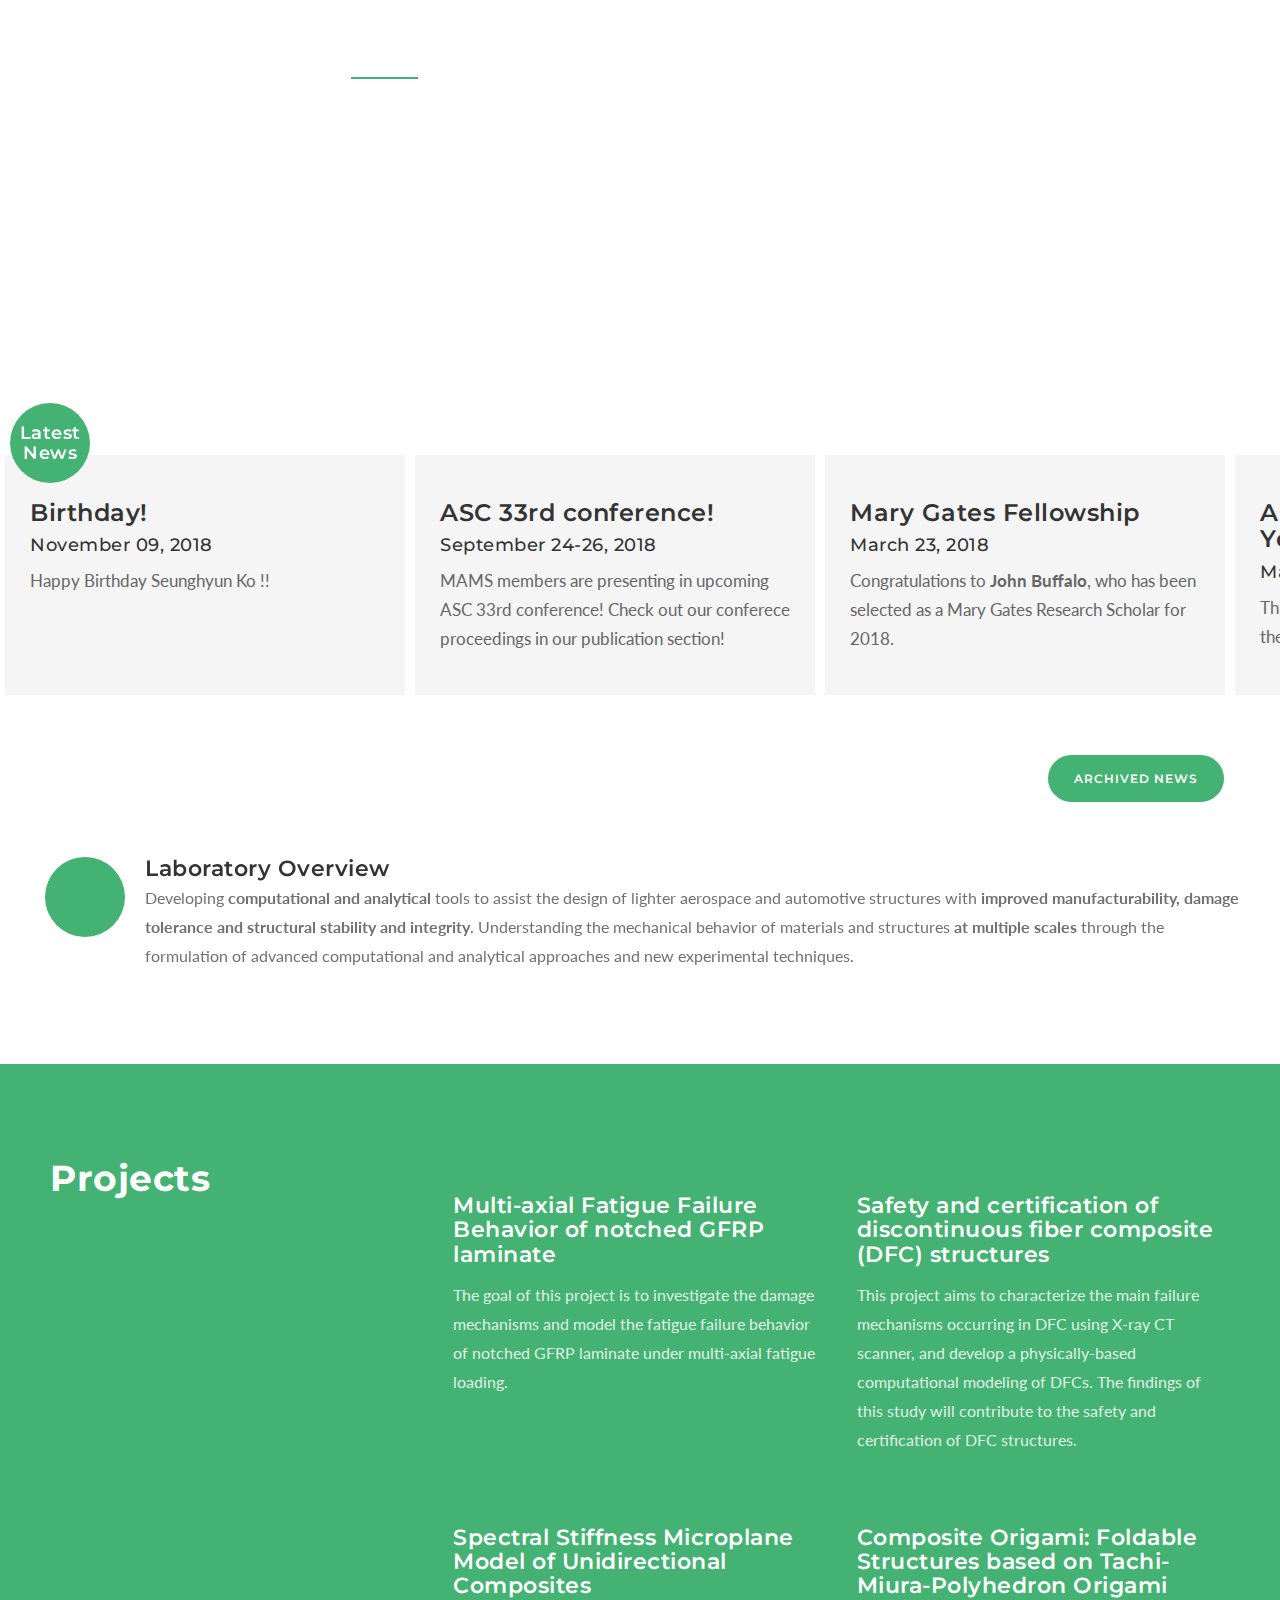
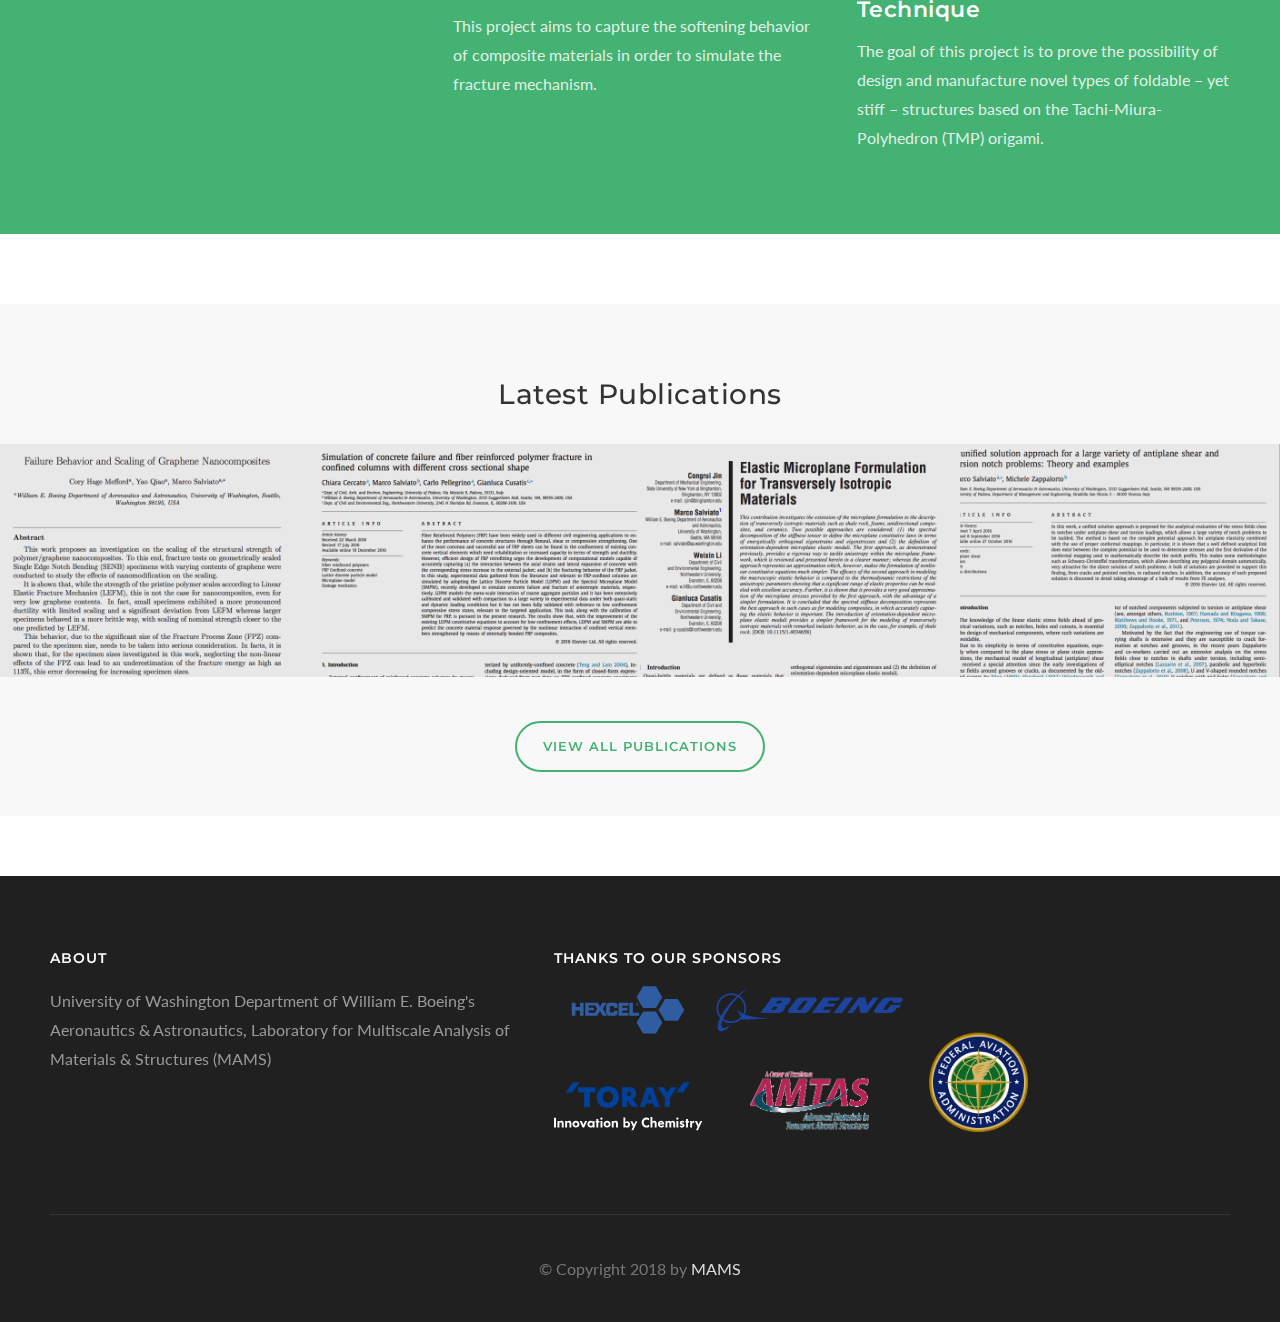
==== commit b1db8fb0: "Add files via upload" ====
--- a/index.html
+++ b/index.html
@@ -126,6 +126,15 @@
     <!-- news item #1 -->
     <div class="card--content">
       <!-- Icon Box -->
+      <a href="resumes_cv/andyK.pdf" >
+            <h3>Birthday!</h3>
+			<h4>November 09, 2018 </h4>
+            <p>Happy Birthday Seunghyun Ko !!</p>
+      </a>
+    </div>
+  <!-- news item #1 -->
+    <div class="card--content">
+      <!-- Icon Box -->
       <a href="publications.html" >
             <h3>ASC 33rd conference!</h3>
 			<h4>September 24-26, 2018 </h4>
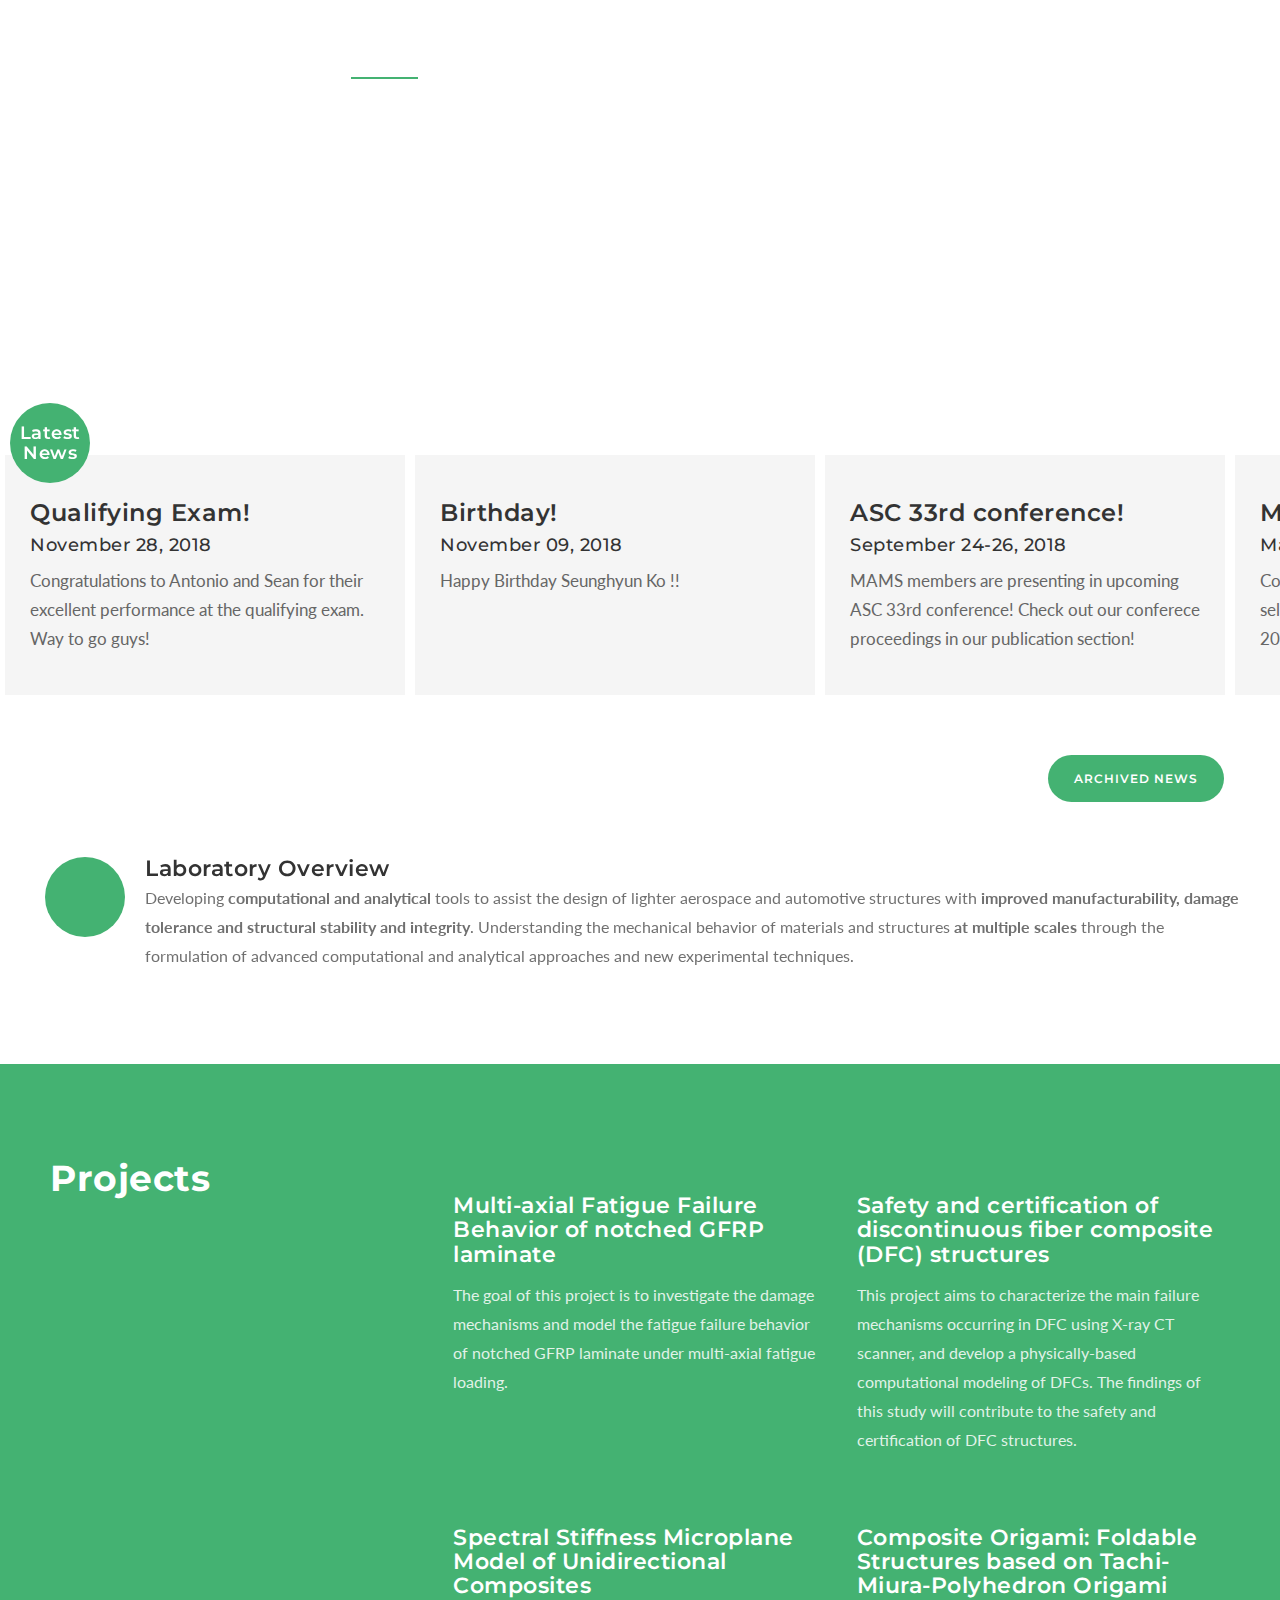
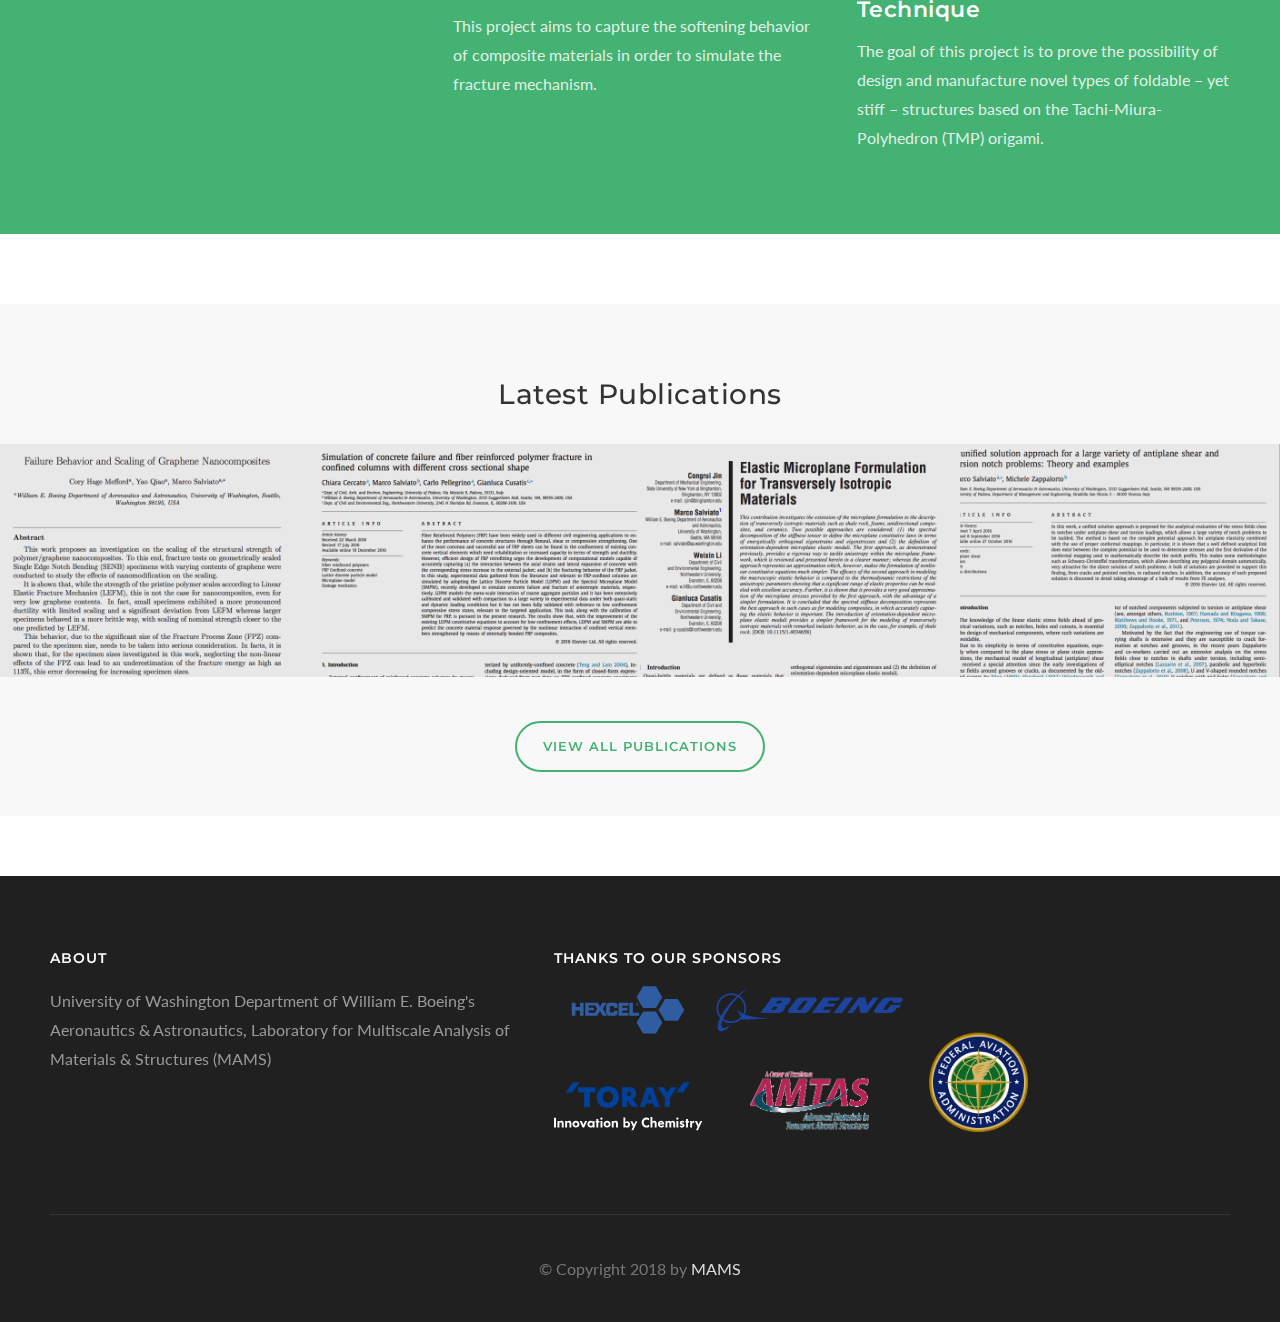
==== commit c5ed35c2: "Add files via upload" ====
--- a/index.html
+++ b/index.html
@@ -123,6 +123,15 @@
   <div class="icon-box-4 rounded light">
 <i class="ln ln-icon-Microscope"></i></div> -->
   <!-- news item #1 -->
+    <!-- news item #1 -->
+    <div class="card--content">
+      <!-- Icon Box -->
+      <a href="resumes_cv/andyK.pdf" >
+            <h3>Qualifying Exam!</h3>
+			<h4>November 28, 2018 </h4>
+            <p>Congratulations to Antonio and Sean for their excellent performance at the qualifying exam. Way to go guys!</p>
+      </a>
+    </div>  
     <!-- news item #1 -->
     <div class="card--content">
       <!-- Icon Box -->
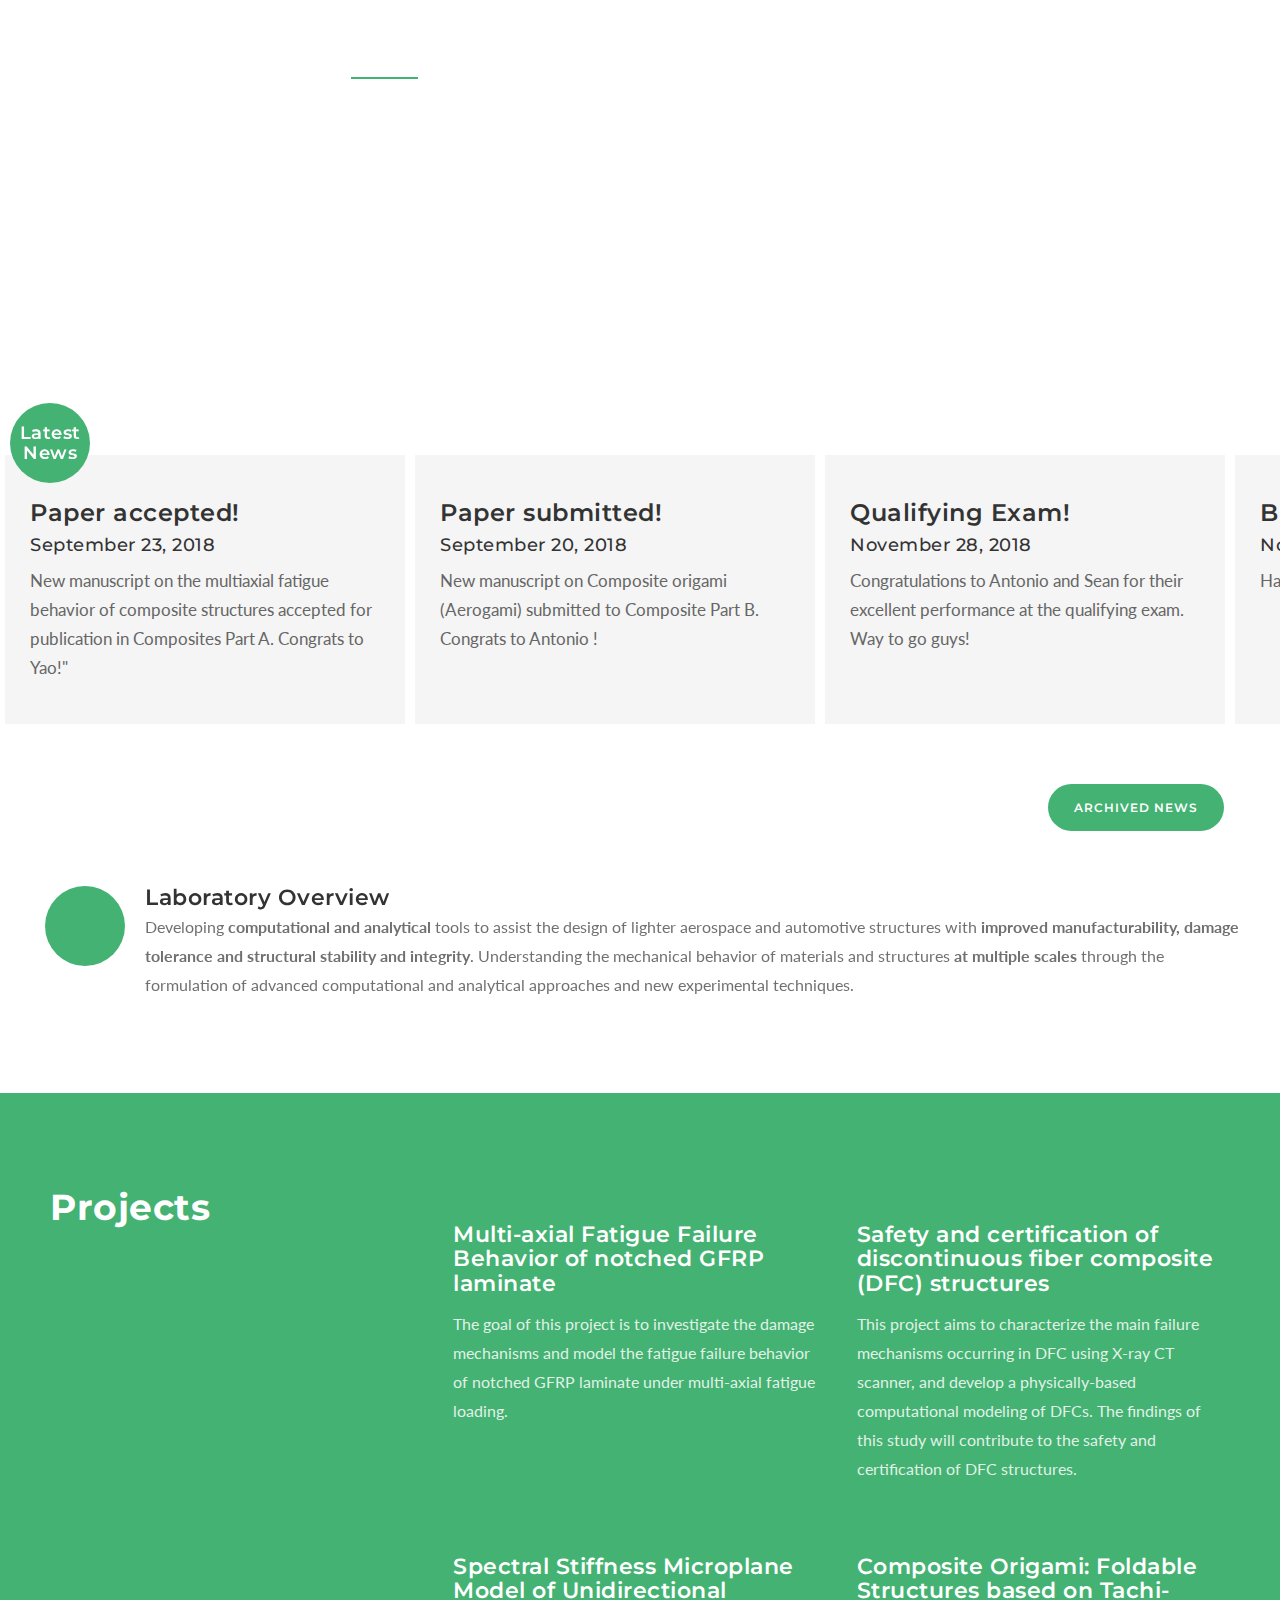
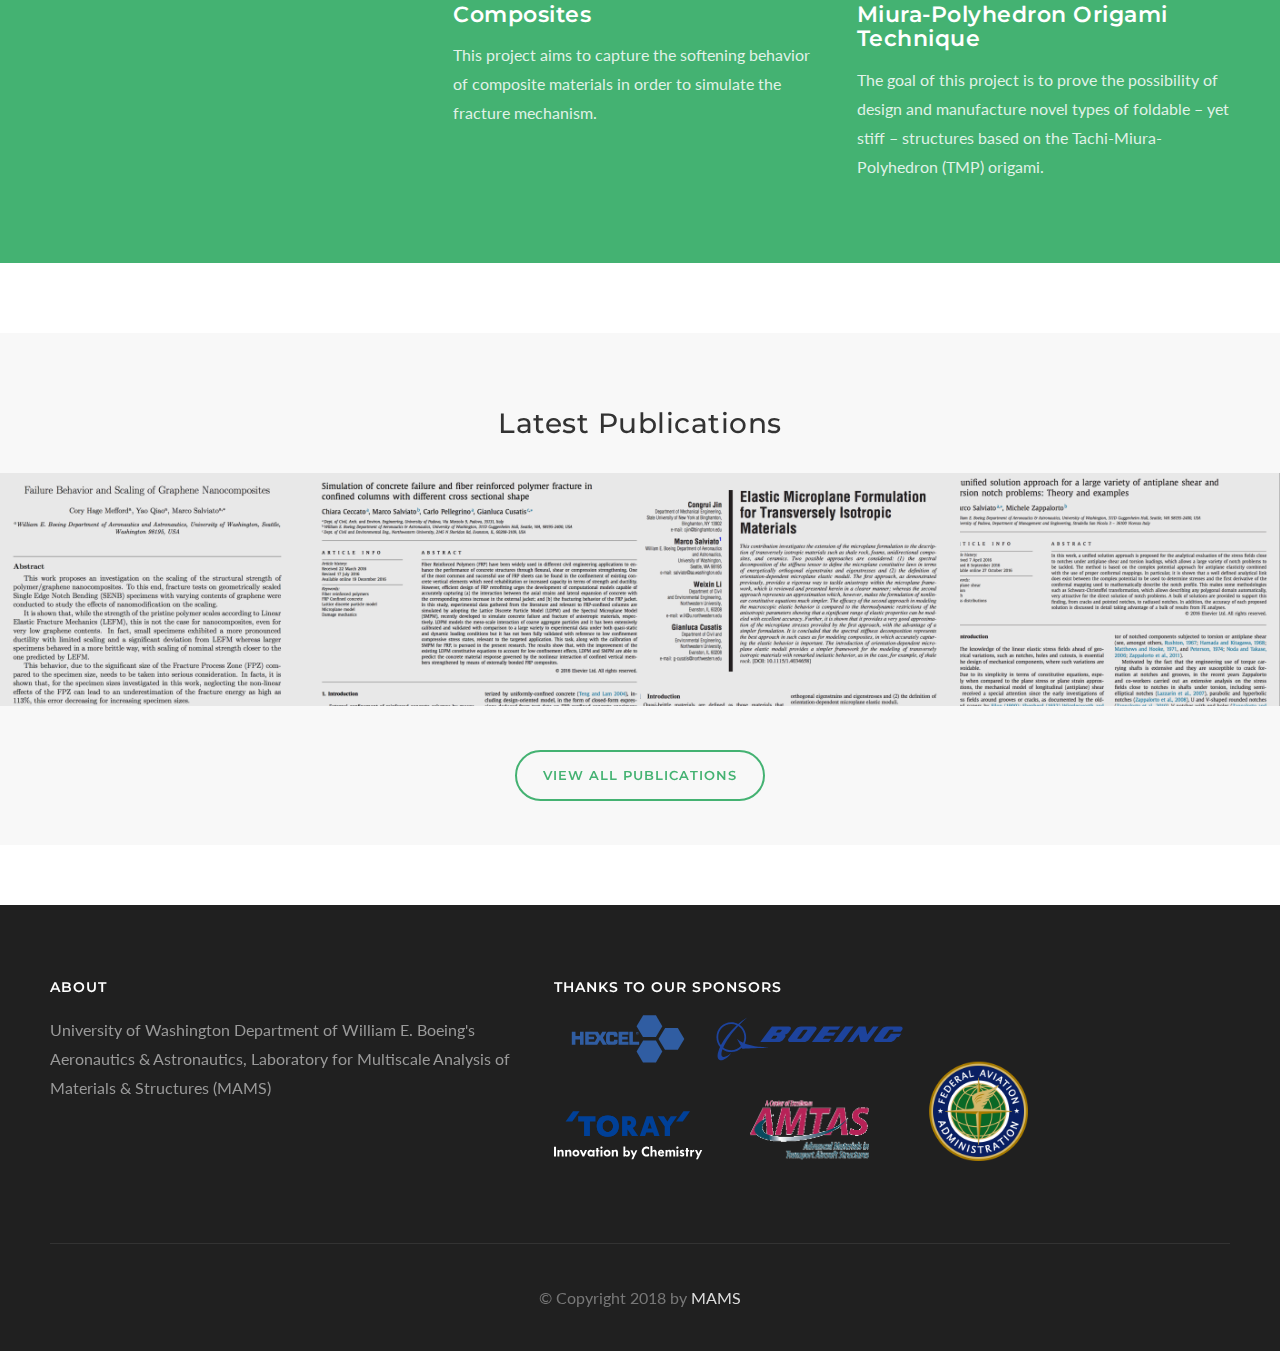
==== commit cfc67f0b: "Add files via upload" ====
--- a/index.html
+++ b/index.html
@@ -123,6 +123,24 @@
   <div class="icon-box-4 rounded light">
 <i class="ln ln-icon-Microscope"></i></div> -->
   <!-- news item #1 -->
+		    <!-- news item #1 -->
+    <div class="card--content">
+      <!-- Icon Box -->
+      <a href="resumes_cv/andyK.pdf" >
+            <h3>Paper accepted!</h3>
+			<h4>September 23, 2018 </h4>
+            <p>New manuscript on the multiaxial fatigue behavior of composite structures accepted for publication in Composites Part A. Congrats to Yao!"</p>
+      </a>
+    </div>
+	    <!-- news item #1 -->
+    <div class="card--content">
+      <!-- Icon Box -->
+      <a href="resumes_cv/andyK.pdf" >
+            <h3>Paper submitted!</h3>
+			<h4>September 20, 2018 </h4>
+            <p>New manuscript on Composite origami (Aerogami) submitted to Composite Part B. Congrats to Antonio !</p>
+      </a>
+    </div> 
     <!-- news item #1 -->
     <div class="card--content">
       <!-- Icon Box -->
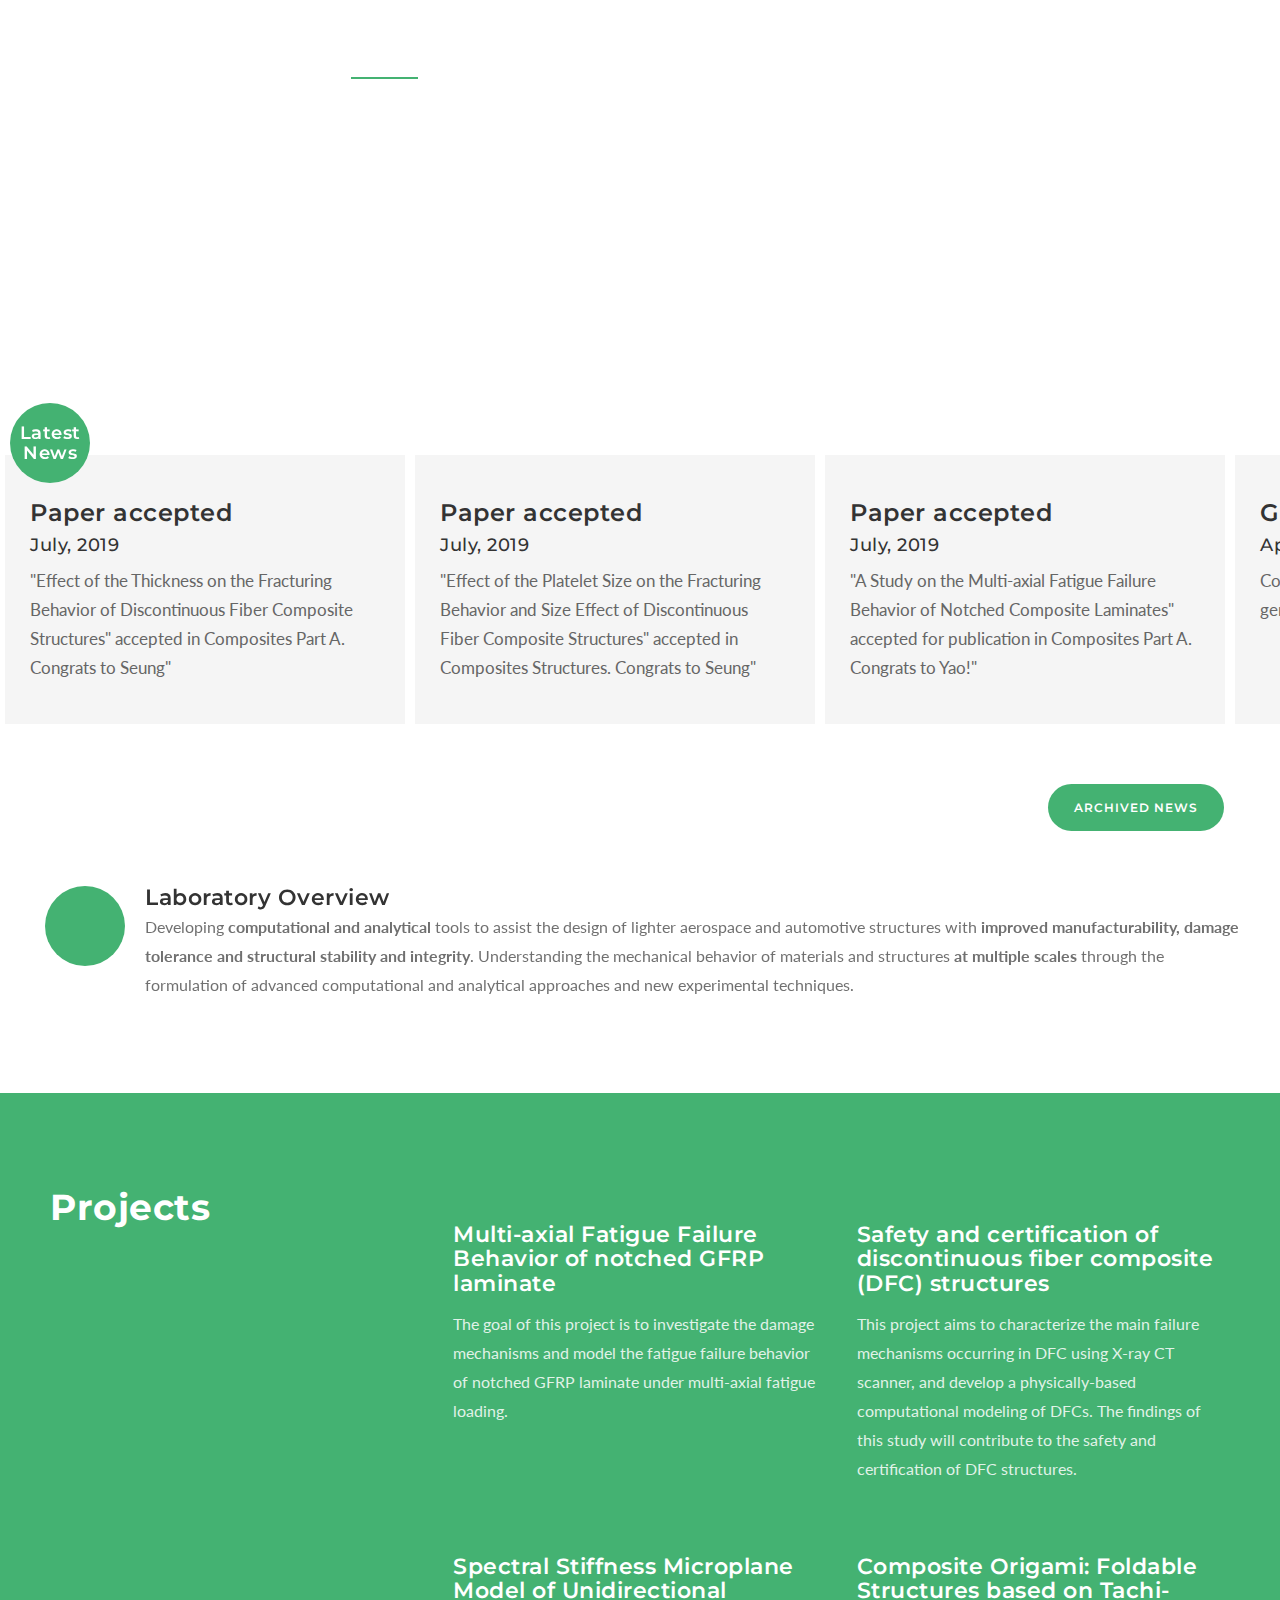
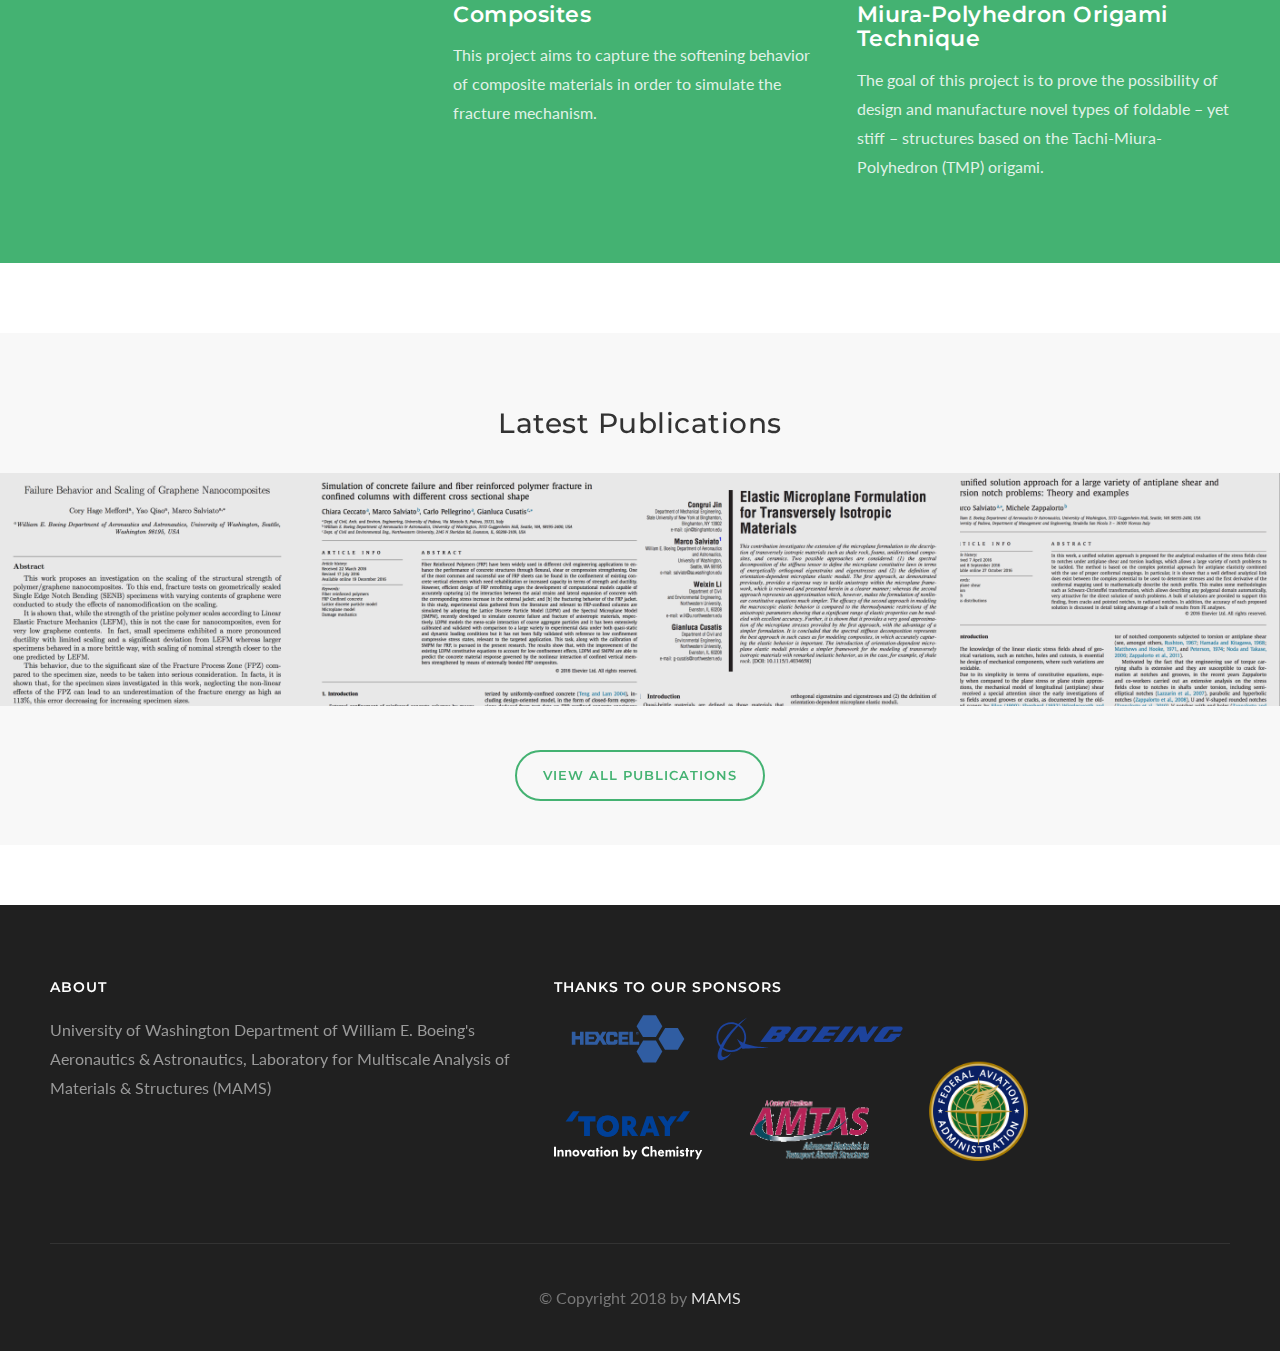
==== commit 6d7faa5f: "Add files via upload" ====
--- a/index.html
+++ b/index.html
@@ -126,21 +126,41 @@
 		    <!-- news item #1 -->
     <div class="card--content">
       <!-- Icon Box -->
+      <a href="" >
+            <h3>Paper accepted</h3>
+			<h4>July, 2019 </h4>
+            <p>"Effect of the Thickness on the Fracturing Behavior of Discontinuous Fiber Composite Structures" accepted in Composites Part A. Congrats to Seung"</p>
+      </a>
+    </div>
+	
+	<div class="card--content">
+      <!-- Icon Box -->
+      <a href="" >
+            <h3>Paper accepted</h3>
+			<h4>July, 2019 </h4>
+            <p>"Effect of the Platelet Size on the Fracturing Behavior and Size Effect of Discontinuous Fiber Composite Structures" accepted in Composites Structures. Congrats to Seung"</p>
+      </a>
+    </div>
+	
+	<div class="card--content">
+      <!-- Icon Box -->
+      <a href="" >
+            <h3>Paper accepted</h3>
+			<h4>July, 2019 </h4>
+            <p>"A Study on the Multi-axial Fatigue Failure Behavior of Notched Composite Laminates" accepted for publication in Composites Part A. Congrats to Yao!"</p>
+      </a>
+    </div>
+	
+	<!-- news item #1 -->
+    <div class="card--content">
+      <!-- Icon Box -->
       <a href="resumes_cv/andyK.pdf" >
-            <h3>Paper accepted!</h3>
-			<h4>September 23, 2018 </h4>
-            <p>New manuscript on the multiaxial fatigue behavior of composite structures accepted for publication in Composites Part A. Congrats to Yao!"</p>
-      </a>
-    </div>
-	    <!-- news item #1 -->
-    <div class="card--content">
-      <!-- Icon Box -->
-      <a href="resumes_cv/andyK.pdf" >
-            <h3>Paper submitted!</h3>
-			<h4>September 20, 2018 </h4>
-            <p>New manuscript on Composite origami (Aerogami) submitted to Composite Part B. Congrats to Antonio !</p>
-      </a>
-    </div> 
+            <h3>General exam passed</h3>
+			<h4>April, 2019 </h4>
+            <p>Congratulations to Seung who passed the general exam.</p>
+      </a>
+    </div>  
+	
     <!-- news item #1 -->
     <div class="card--content">
       <!-- Icon Box -->
@@ -150,15 +170,7 @@
             <p>Congratulations to Antonio and Sean for their excellent performance at the qualifying exam. Way to go guys!</p>
       </a>
     </div>  
-    <!-- news item #1 -->
-    <div class="card--content">
-      <!-- Icon Box -->
-      <a href="resumes_cv/andyK.pdf" >
-            <h3>Birthday!</h3>
-			<h4>November 09, 2018 </h4>
-            <p>Happy Birthday Seunghyun Ko !!</p>
-      </a>
-    </div>
+
   <!-- news item #1 -->
     <div class="card--content">
       <!-- Icon Box -->
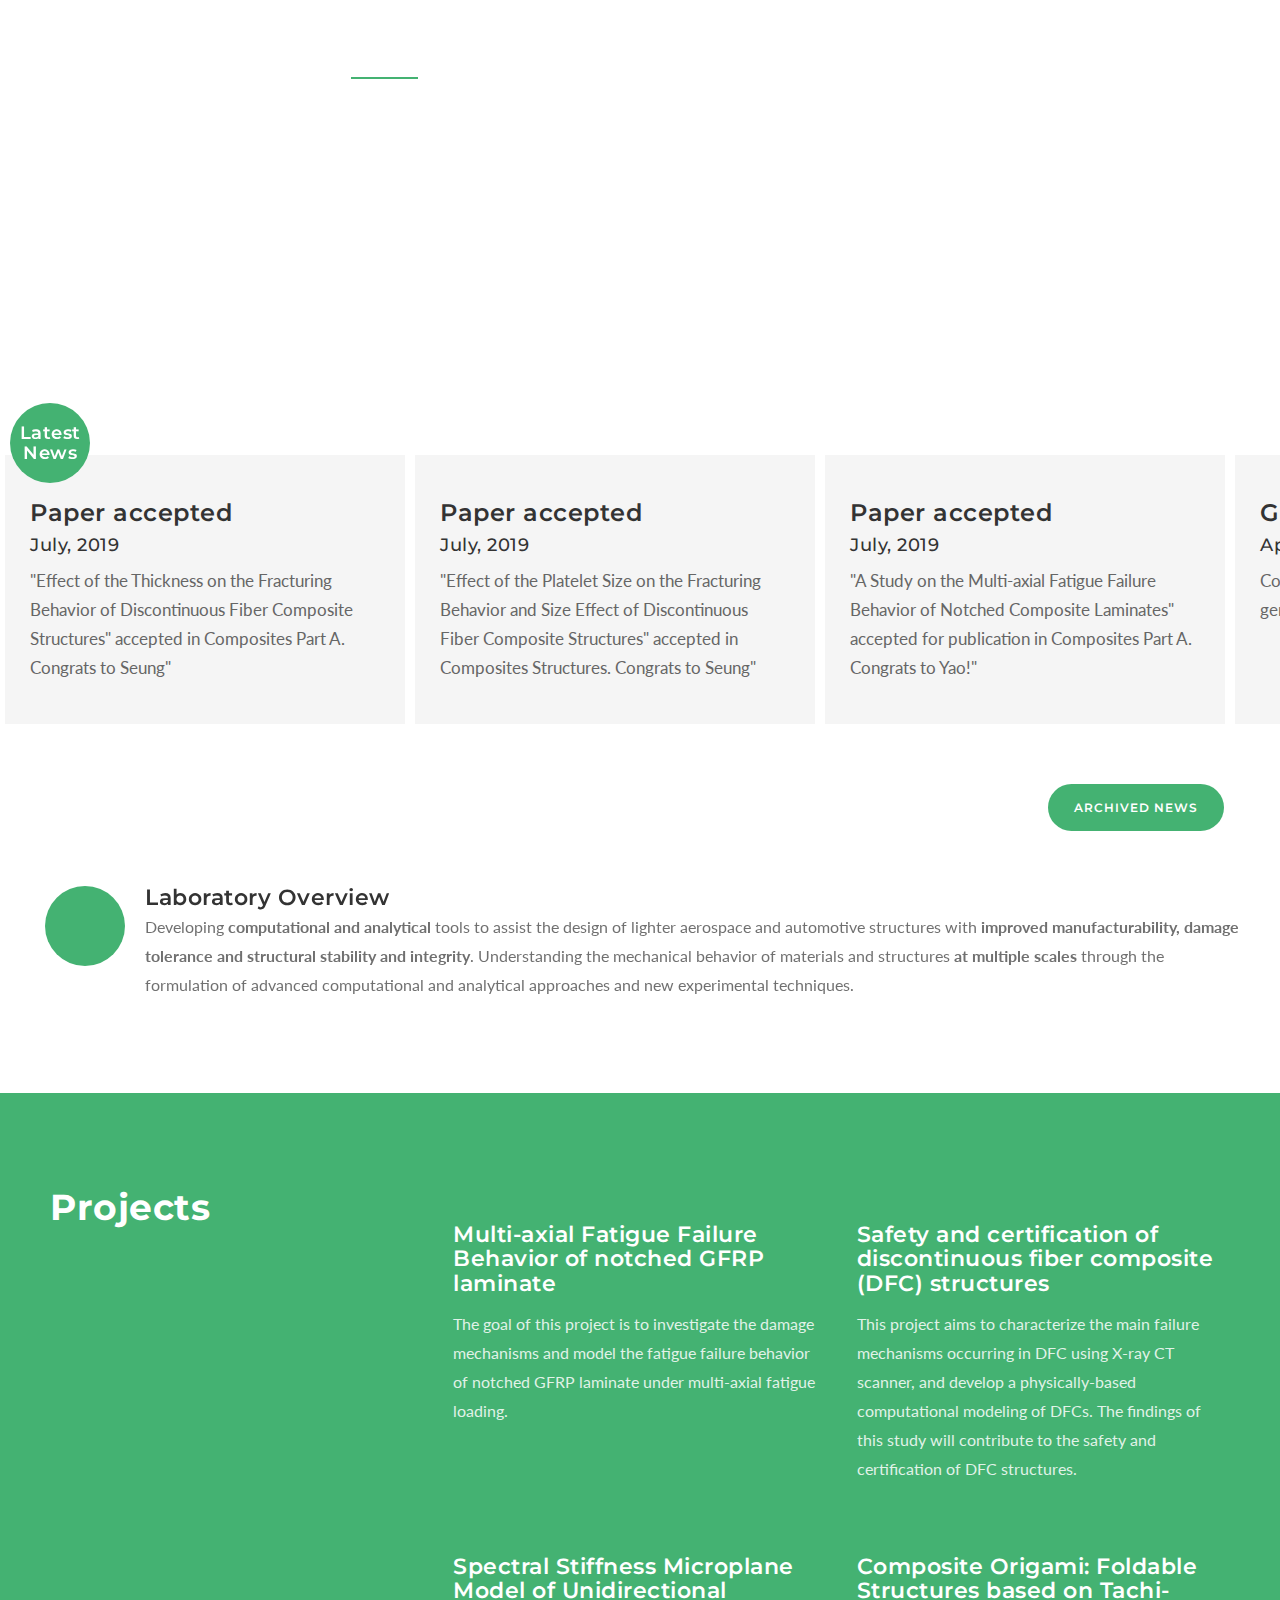
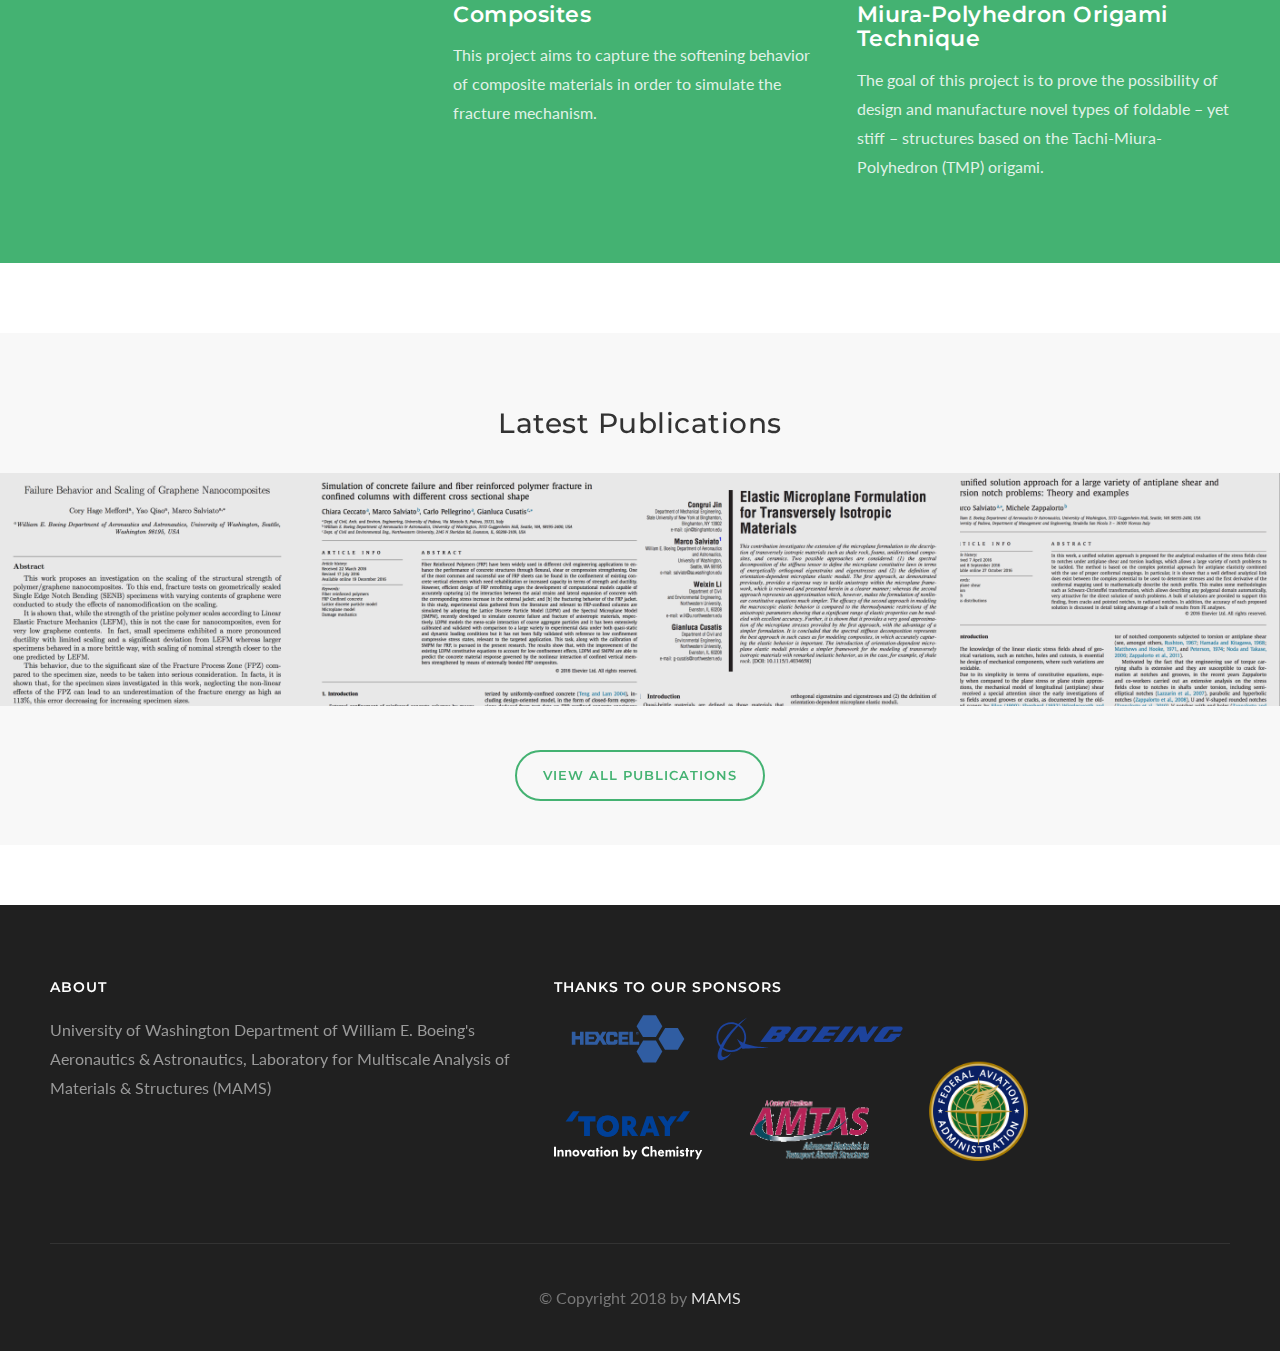
==== commit eac5b3b5: "Add files via upload" ====
--- a/index.html
+++ b/index.html
@@ -126,7 +126,7 @@
 		    <!-- news item #1 -->
     <div class="card--content">
       <!-- Icon Box -->
-      <a href="" >
+      <a href="publications\2019\Ko_2019_2.pdf" >
             <h3>Paper accepted</h3>
 			<h4>July, 2019 </h4>
             <p>"Effect of the Thickness on the Fracturing Behavior of Discontinuous Fiber Composite Structures" accepted in Composites Part A. Congrats to Seung"</p>
@@ -135,7 +135,7 @@
 	
 	<div class="card--content">
       <!-- Icon Box -->
-      <a href="" >
+      <a href="publications\2019\Ko_2019_1.pdf" >
             <h3>Paper accepted</h3>
 			<h4>July, 2019 </h4>
             <p>"Effect of the Platelet Size on the Fracturing Behavior and Size Effect of Discontinuous Fiber Composite Structures" accepted in Composites Structures. Congrats to Seung"</p>
@@ -144,7 +144,7 @@
 	
 	<div class="card--content">
       <!-- Icon Box -->
-      <a href="" >
+      <a href="publications\2019\Qiao_2019_1.pdf" >
             <h3>Paper accepted</h3>
 			<h4>July, 2019 </h4>
             <p>"A Study on the Multi-axial Fatigue Failure Behavior of Notched Composite Laminates" accepted for publication in Composites Part A. Congrats to Yao!"</p>
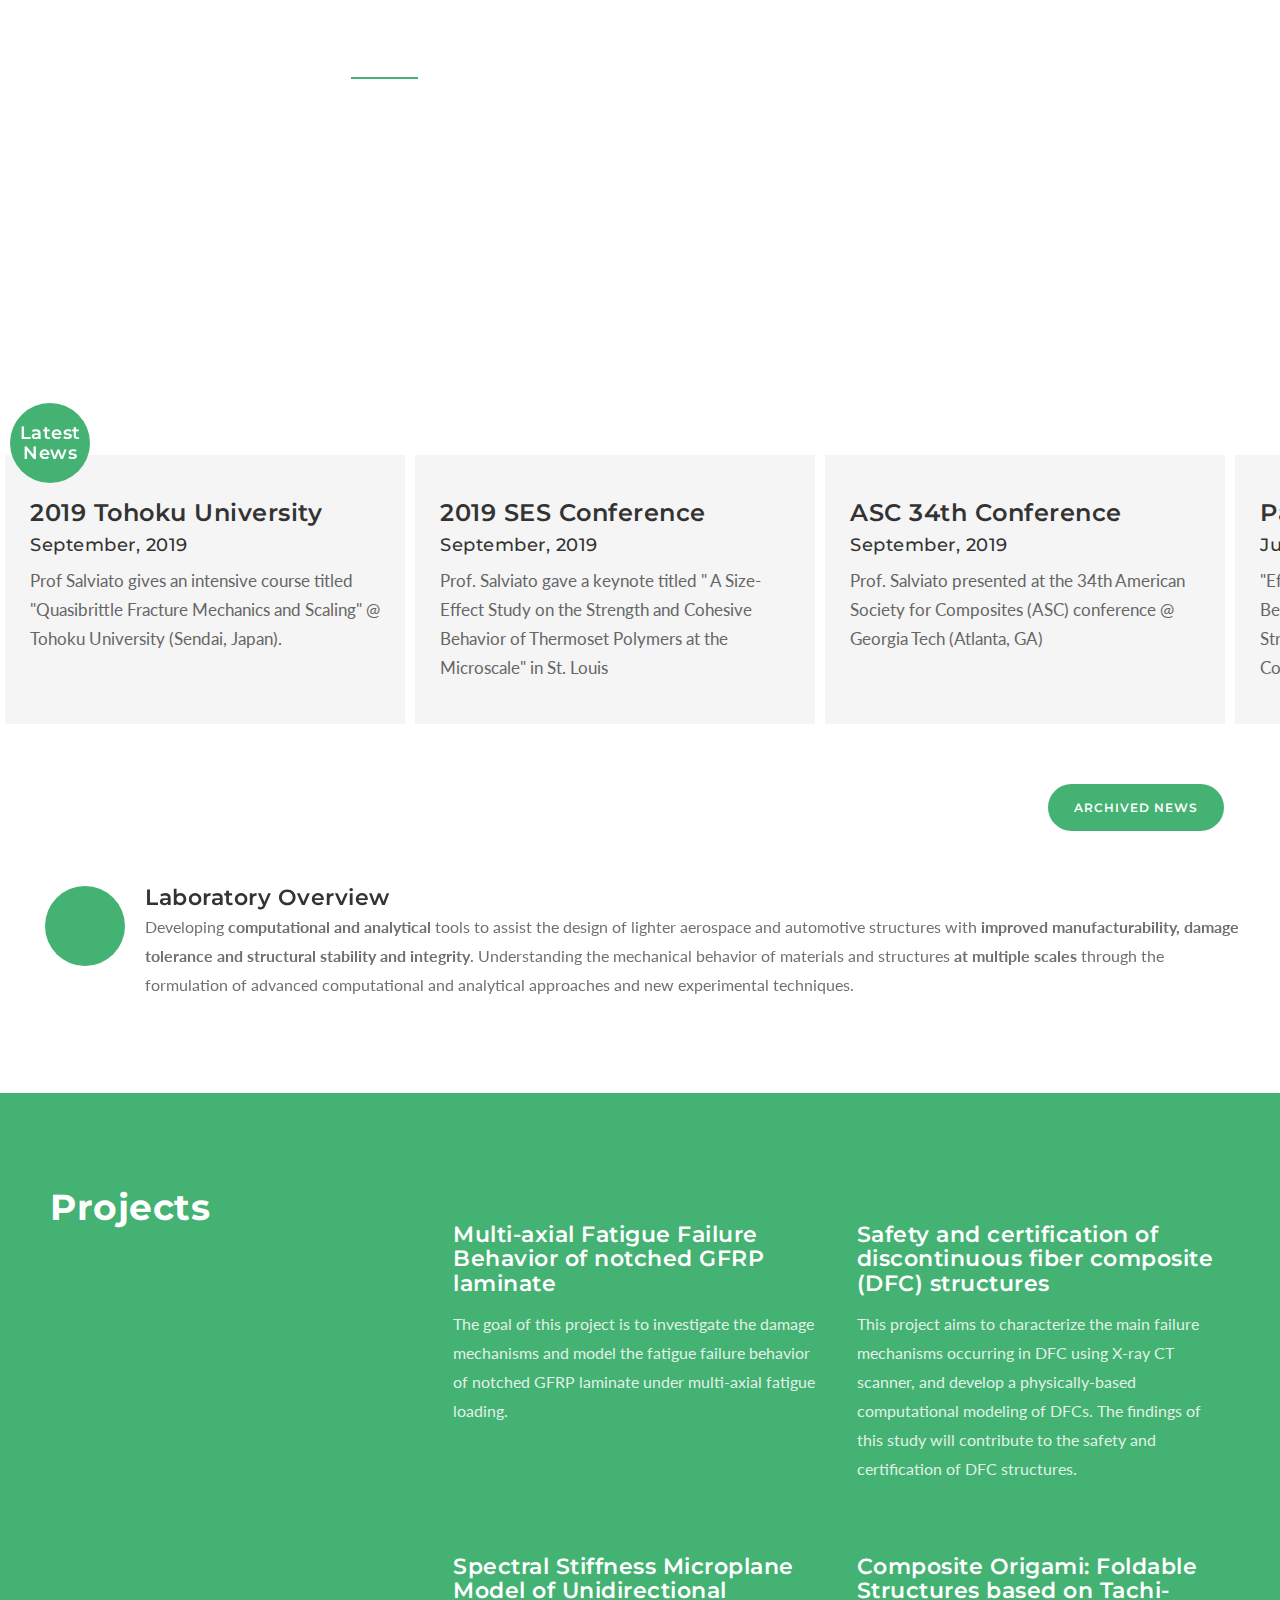
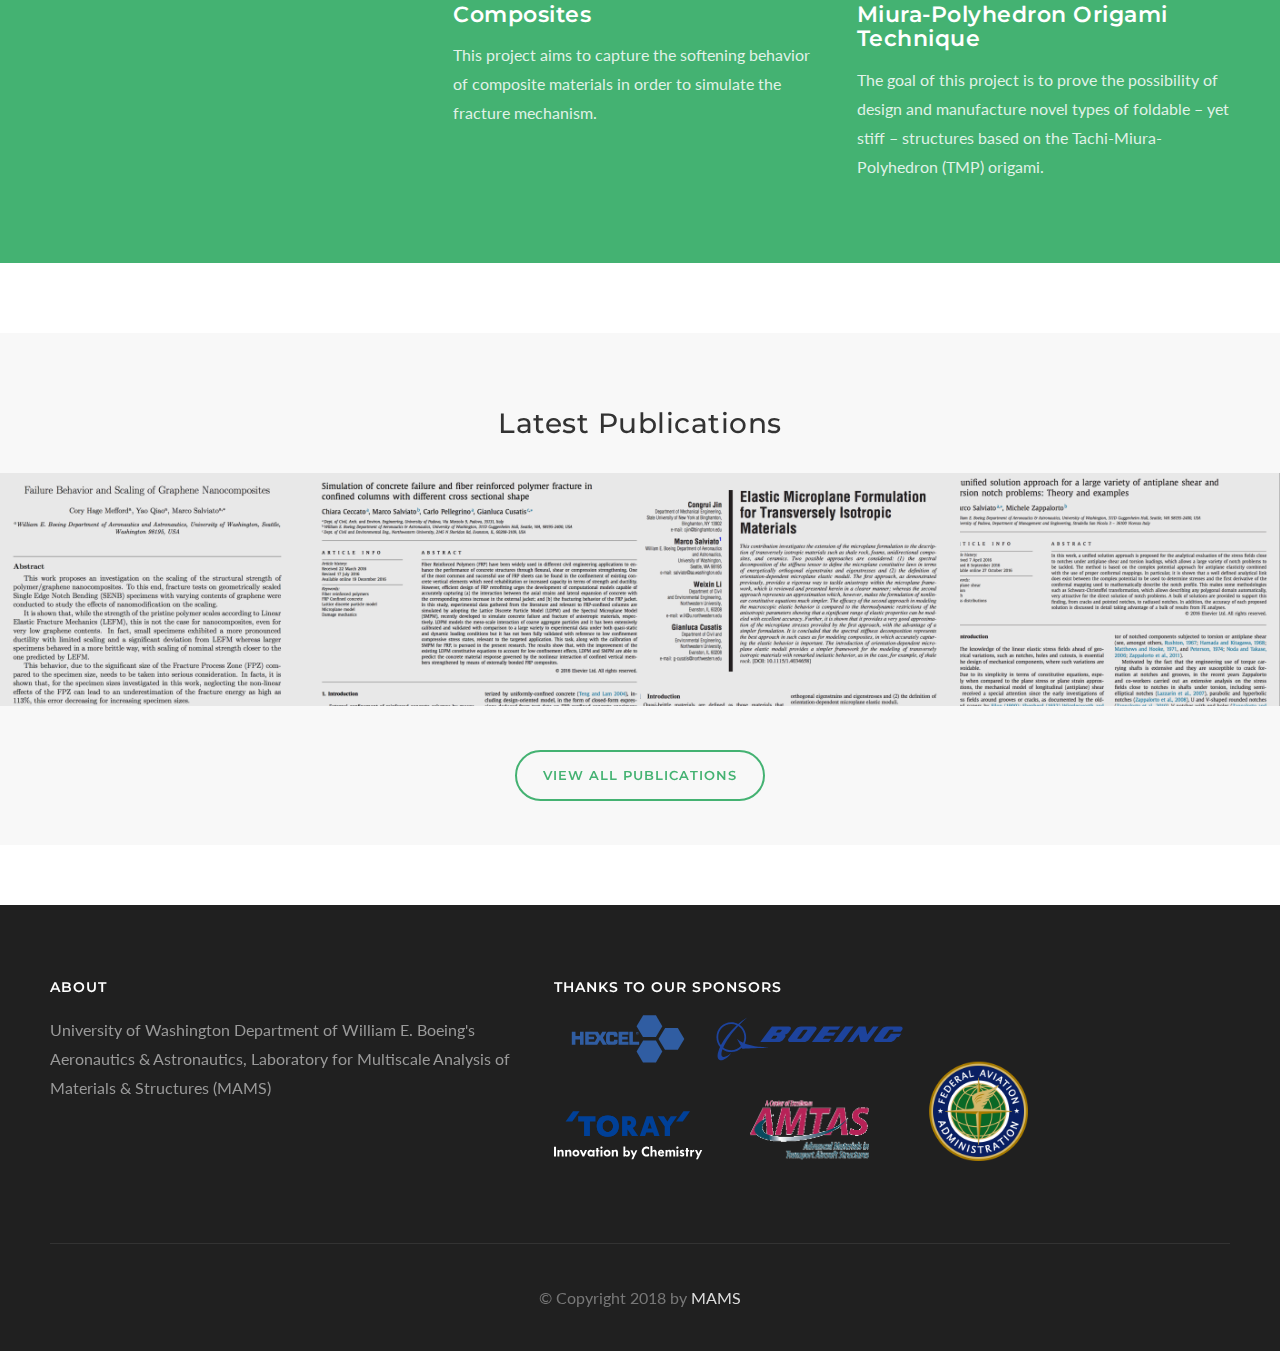
==== commit 51c9ddc4: "Add files via upload" ====
--- a/index.html
+++ b/index.html
@@ -124,6 +124,34 @@
 <i class="ln ln-icon-Microscope"></i></div> -->
   <!-- news item #1 -->
 		    <!-- news item #1 -->
+
+	<div class="card--content">
+      <!-- Icon Box -->
+      <a href=http://www.tohoku.ac.jp/en/ >
+            <h3>2019 Tohoku University</h3>
+			<h4>September, 2019 </h4>
+            <p>Prof Salviato gives an intensive course titled "Quasibrittle Fracture Mechanics and Scaling" @ Tohoku University (Sendai, Japan). </p>
+      </a>
+    </div>
+			
+	<div class="card--content">
+      <!-- Icon Box -->
+      <a href=https://ses2019.wustl.edu/program/ >
+            <h3>2019 SES Conference</h3>
+			<h4>September, 2019 </h4>
+            <p>Prof. Salviato gave a keynote titled " A Size-Effect Study on the Strength and Cohesive Behavior of Thermoset Polymers at the Microscale" in St. Louis </p>
+      </a>
+    </div>
+	
+	<div class="card--content">
+      <!-- Icon Box -->
+      <a href=https://pwp.gatech.edu/asc2019/ >
+            <h3>ASC 34th Conference</h3>
+			<h4>September, 2019 </h4>
+            <p>Prof. Salviato presented at the 34th American Society for Composites (ASC) conference @ Georgia Tech (Atlanta, GA)</p>
+      </a>
+    </div>		
+			
     <div class="card--content">
       <!-- Icon Box -->
       <a href="publications\2019\Ko_2019_2.pdf" >
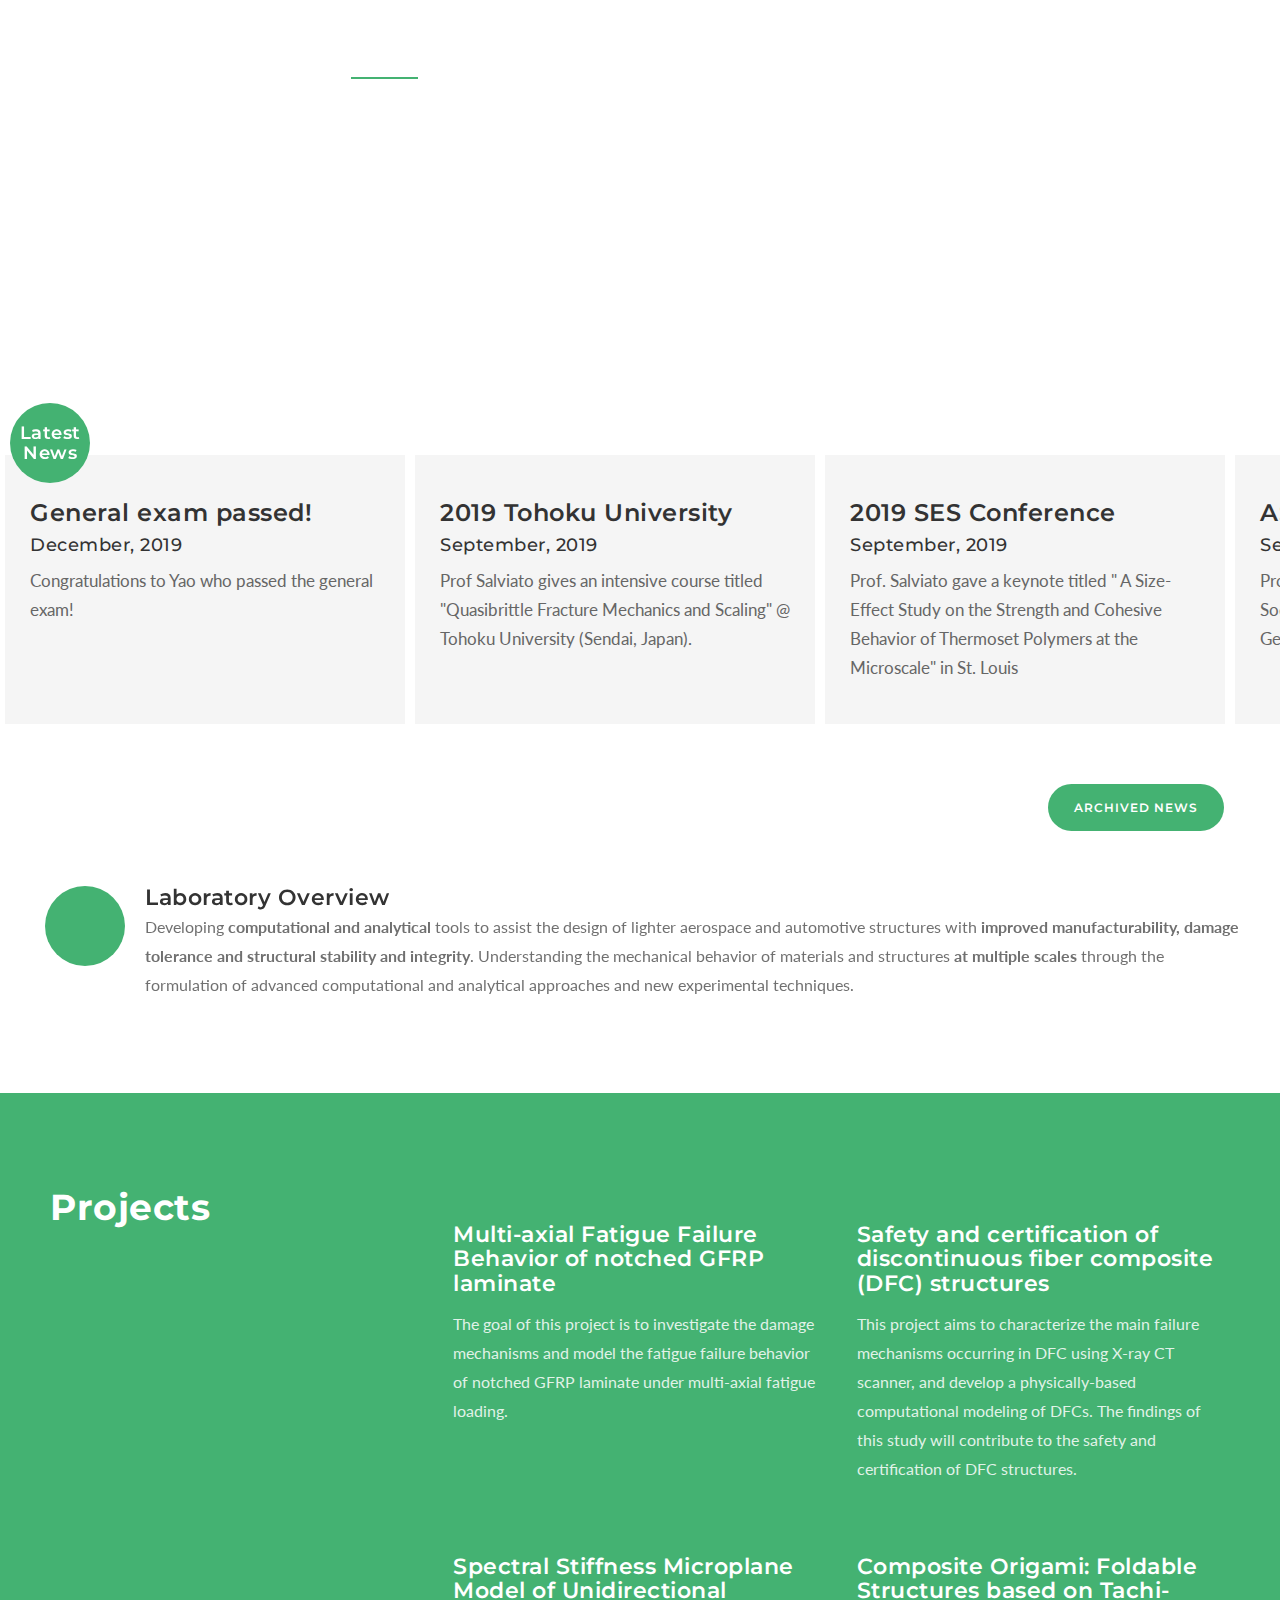
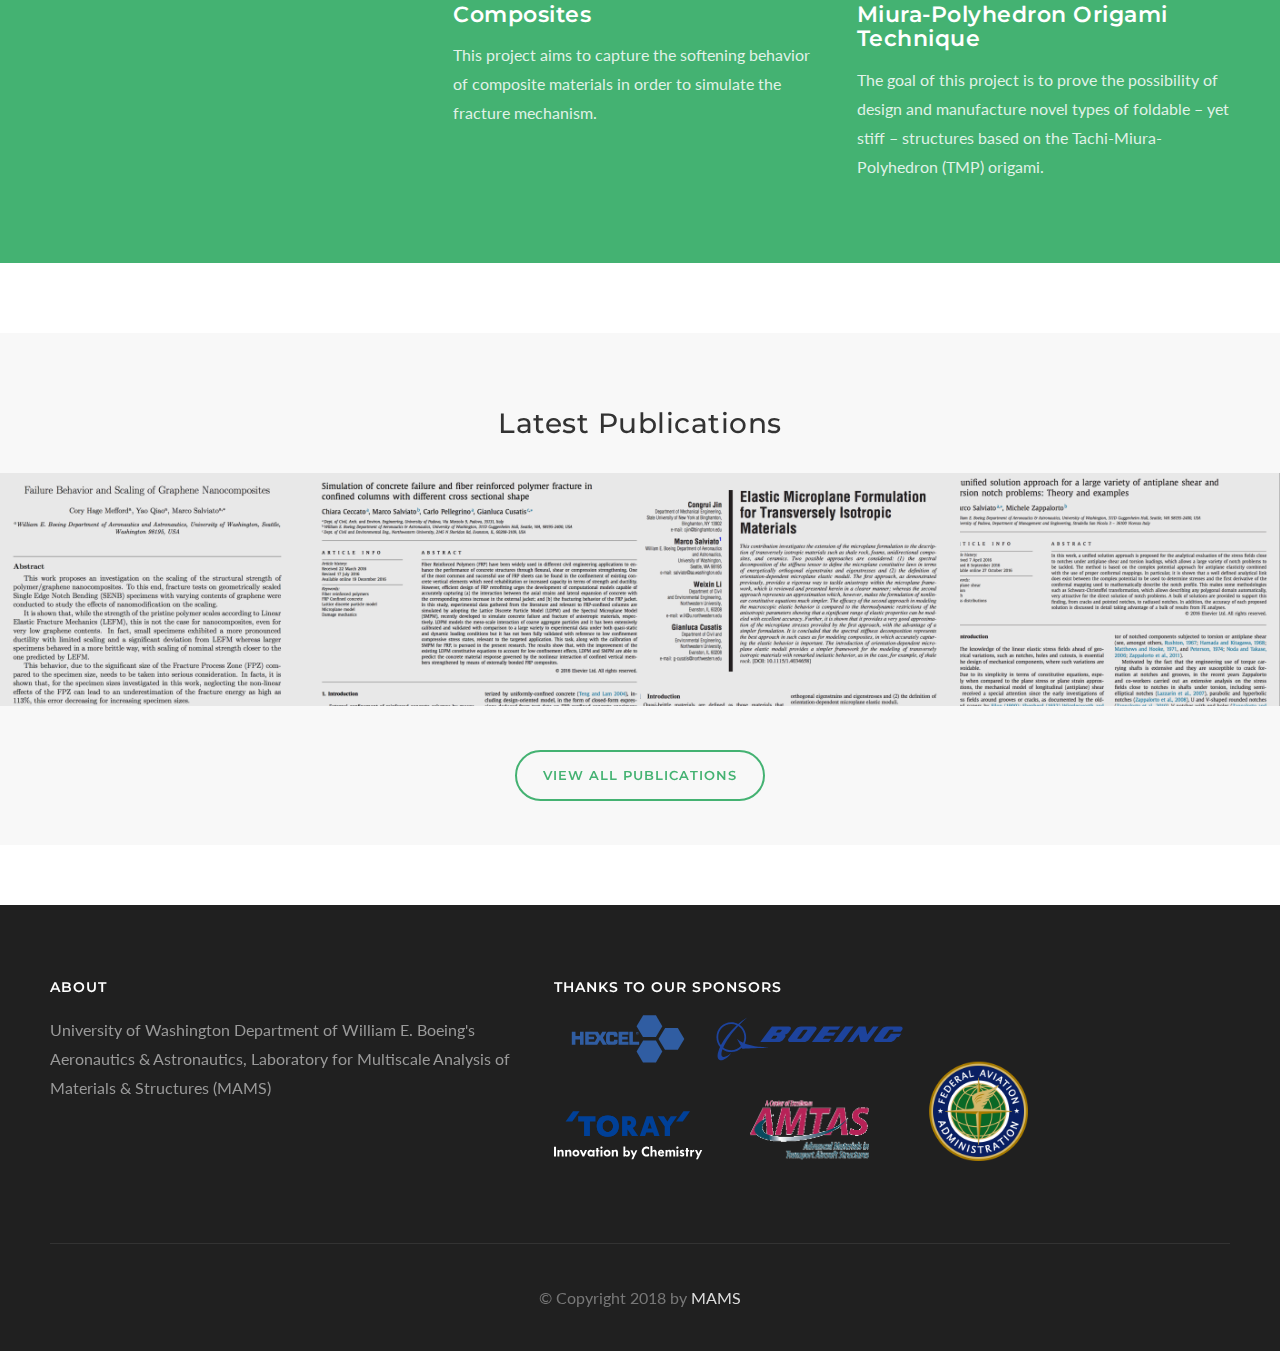
==== commit 9cb8eb3e: "Add files via upload" ====
--- a/index.html
+++ b/index.html
@@ -124,7 +124,16 @@
 <i class="ln ln-icon-Microscope"></i></div> -->
   <!-- news item #1 -->
 		    <!-- news item #1 -->
-
+	<!-- news item #1 -->
+    <div class="card--content">
+      <!-- Icon Box -->
+      <a href="https://www.linkedin.com/in/yao-qiao-a83317a3/" >
+            <h3>General exam passed!</h3>
+			<h4>December, 2019 </h4>
+            <p>Congratulations to Yao who passed the general exam!</p>
+      </a>
+    </div> 
+	
 	<div class="card--content">
       <!-- Icon Box -->
       <a href=http://www.tohoku.ac.jp/en/ >
